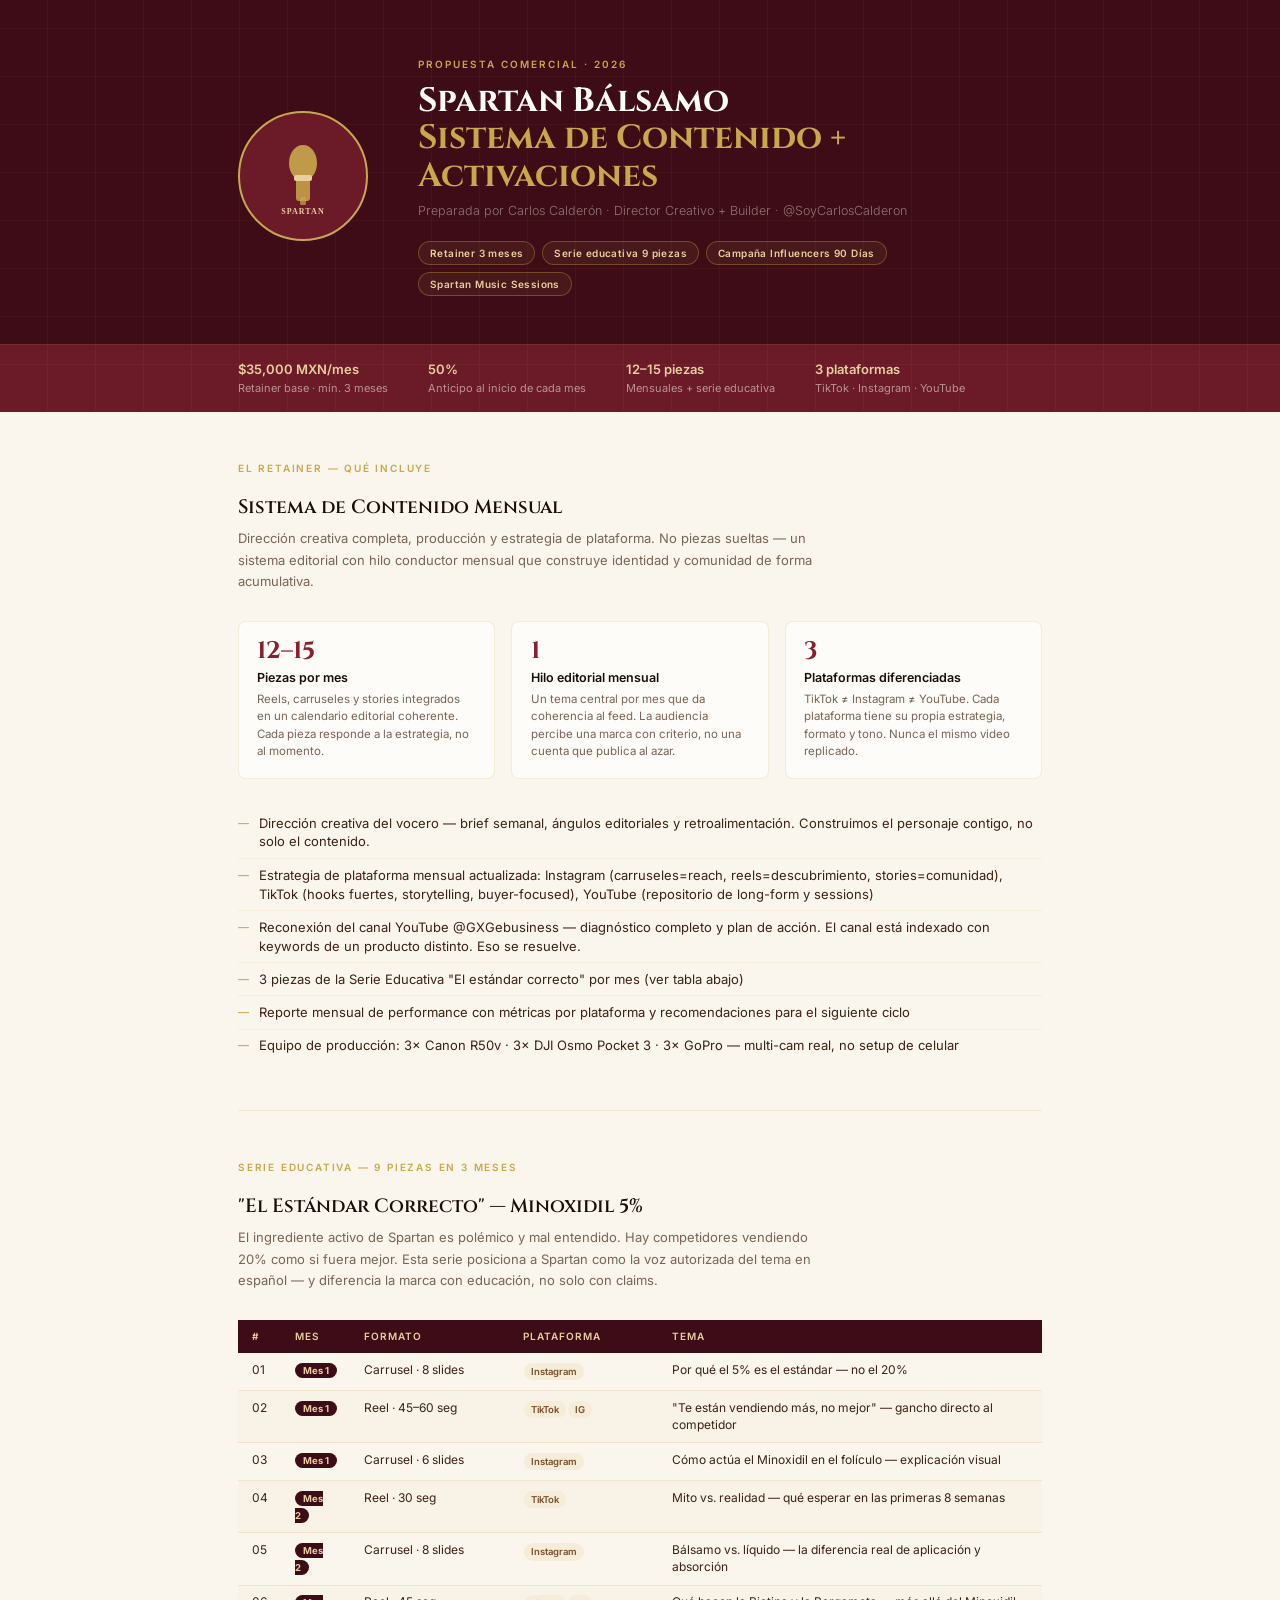
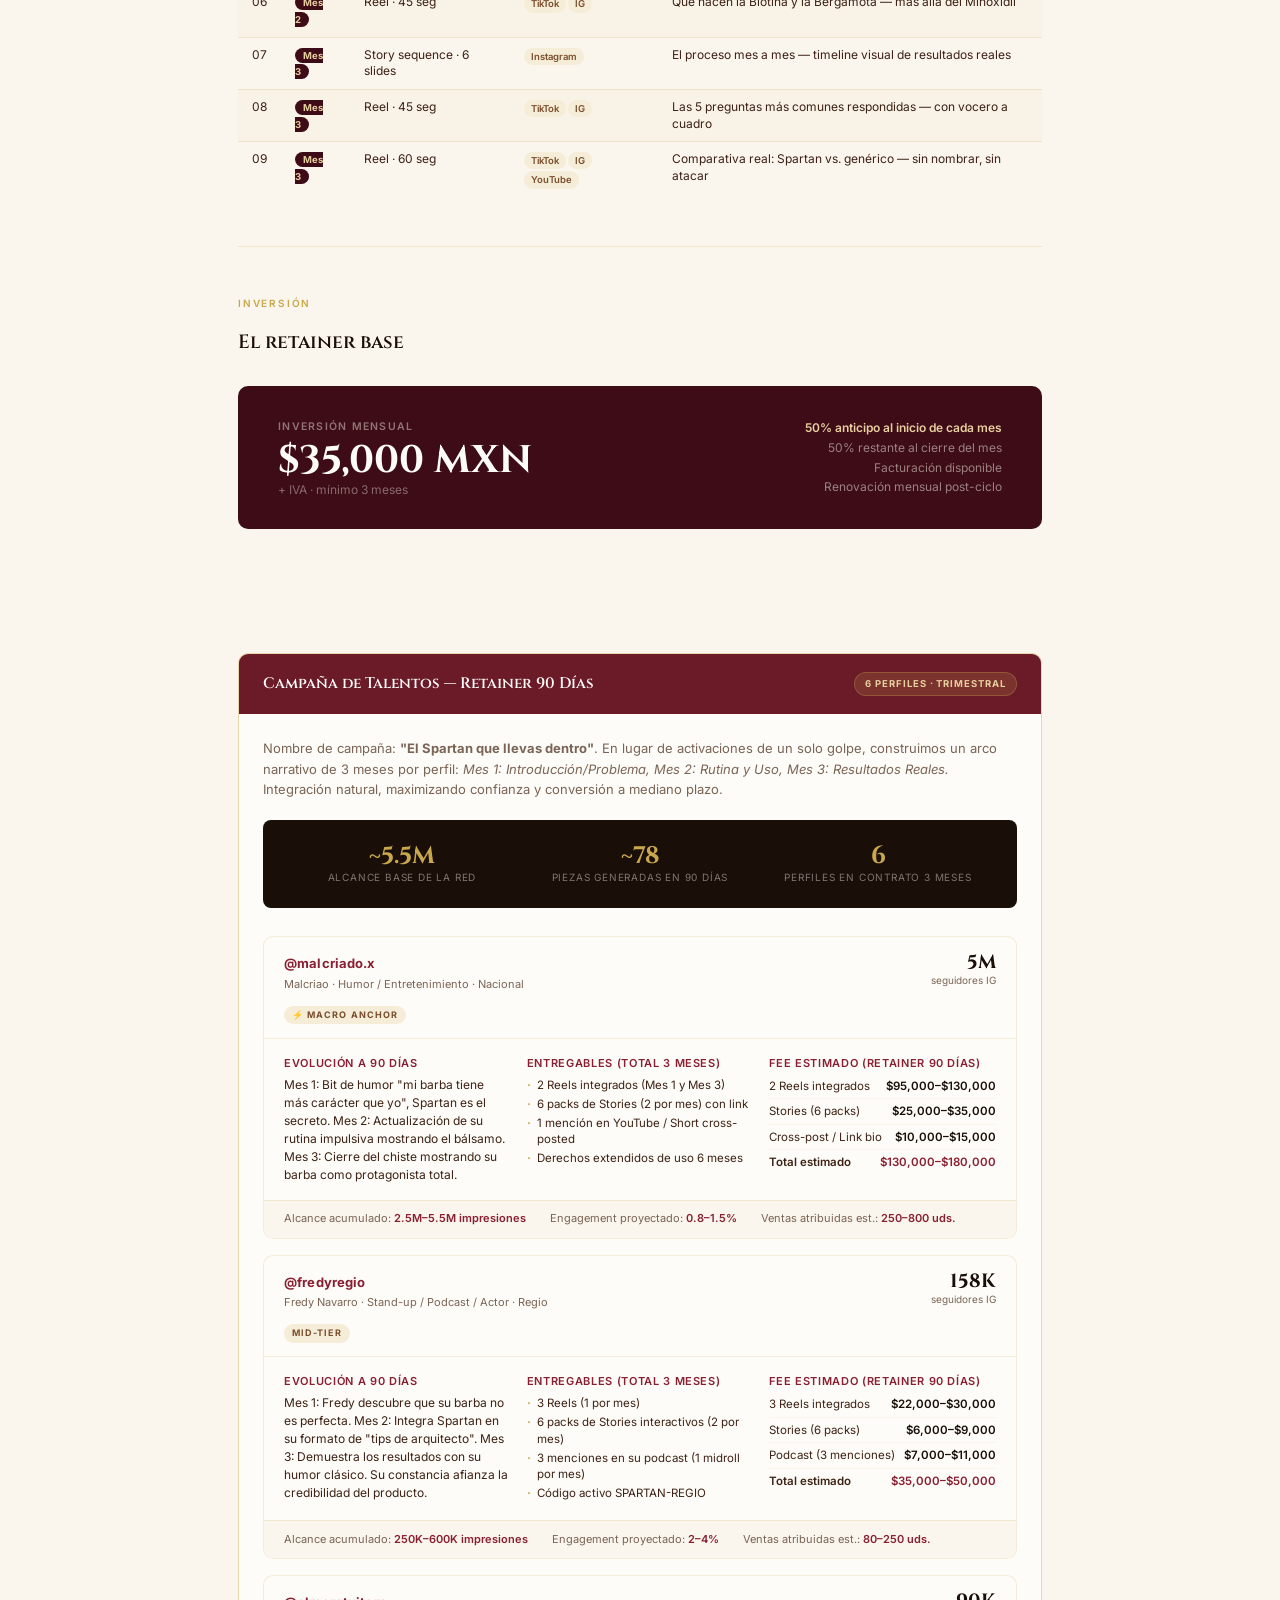
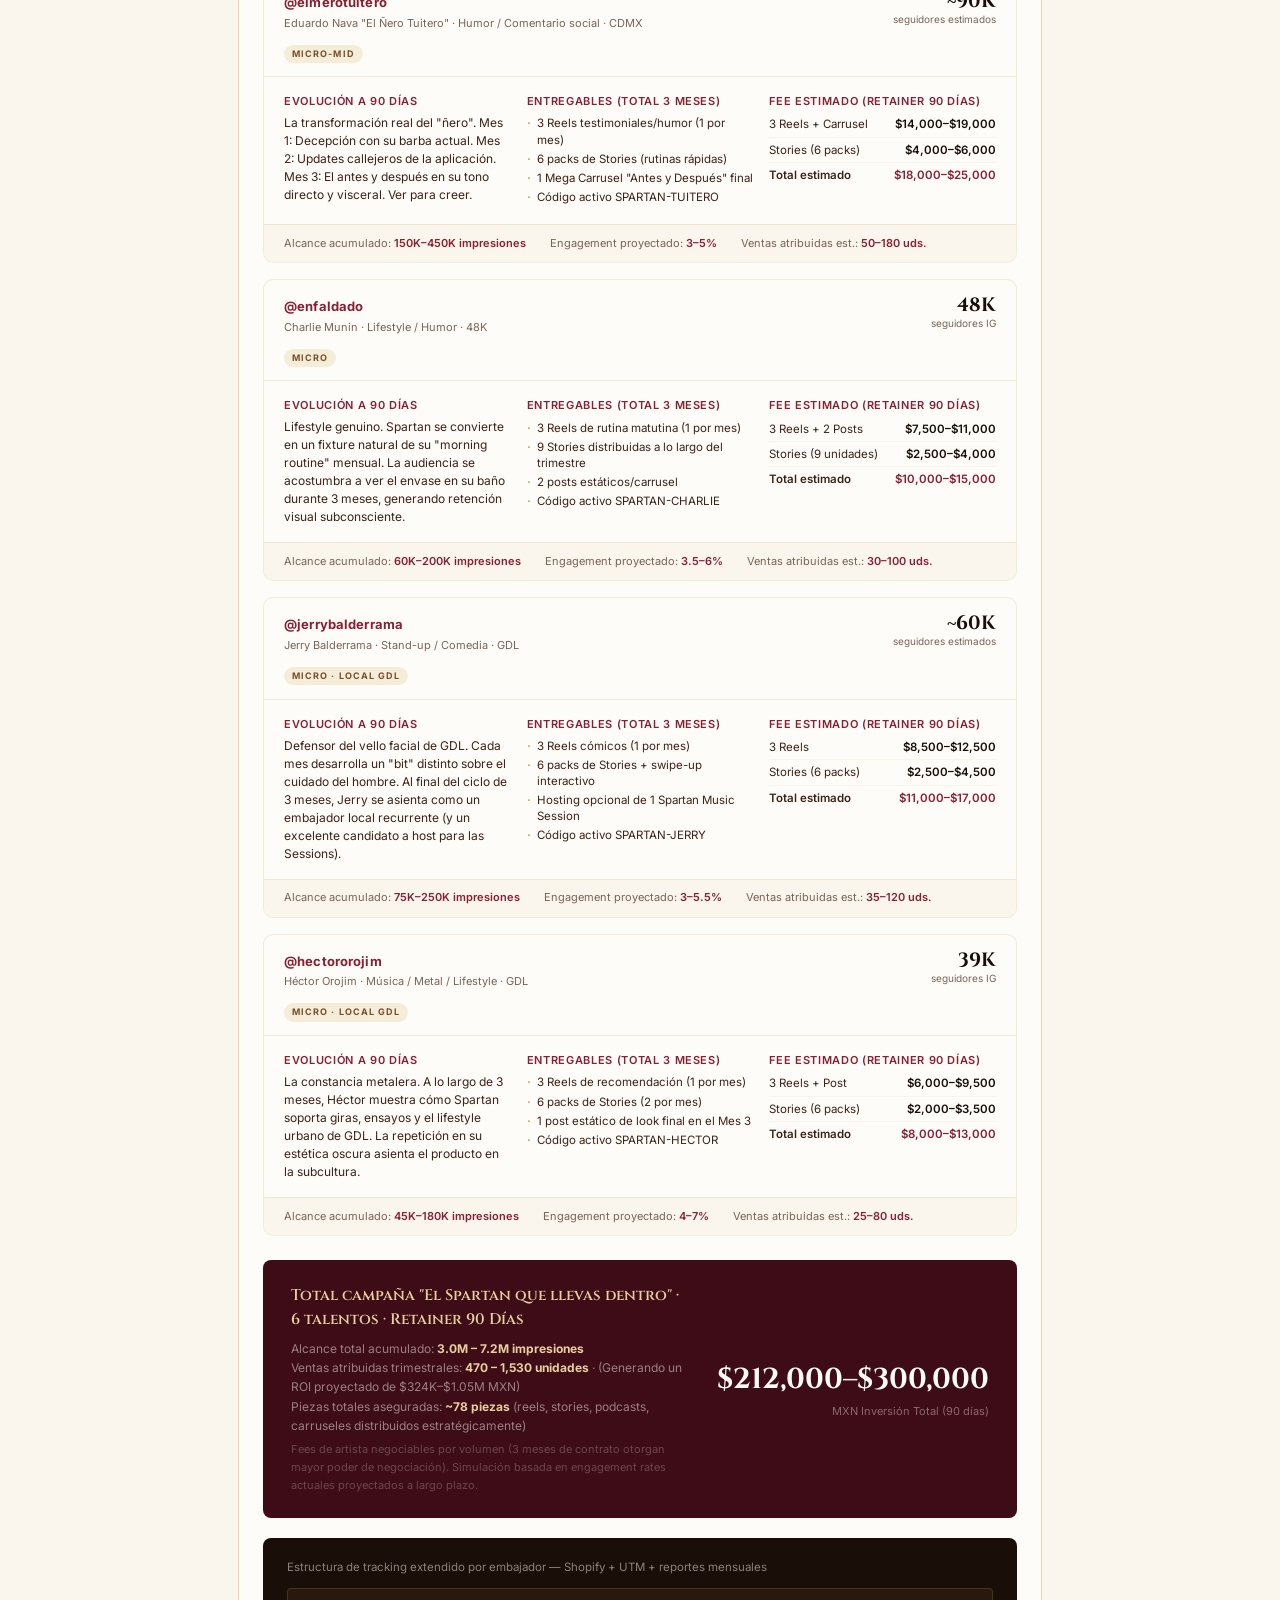
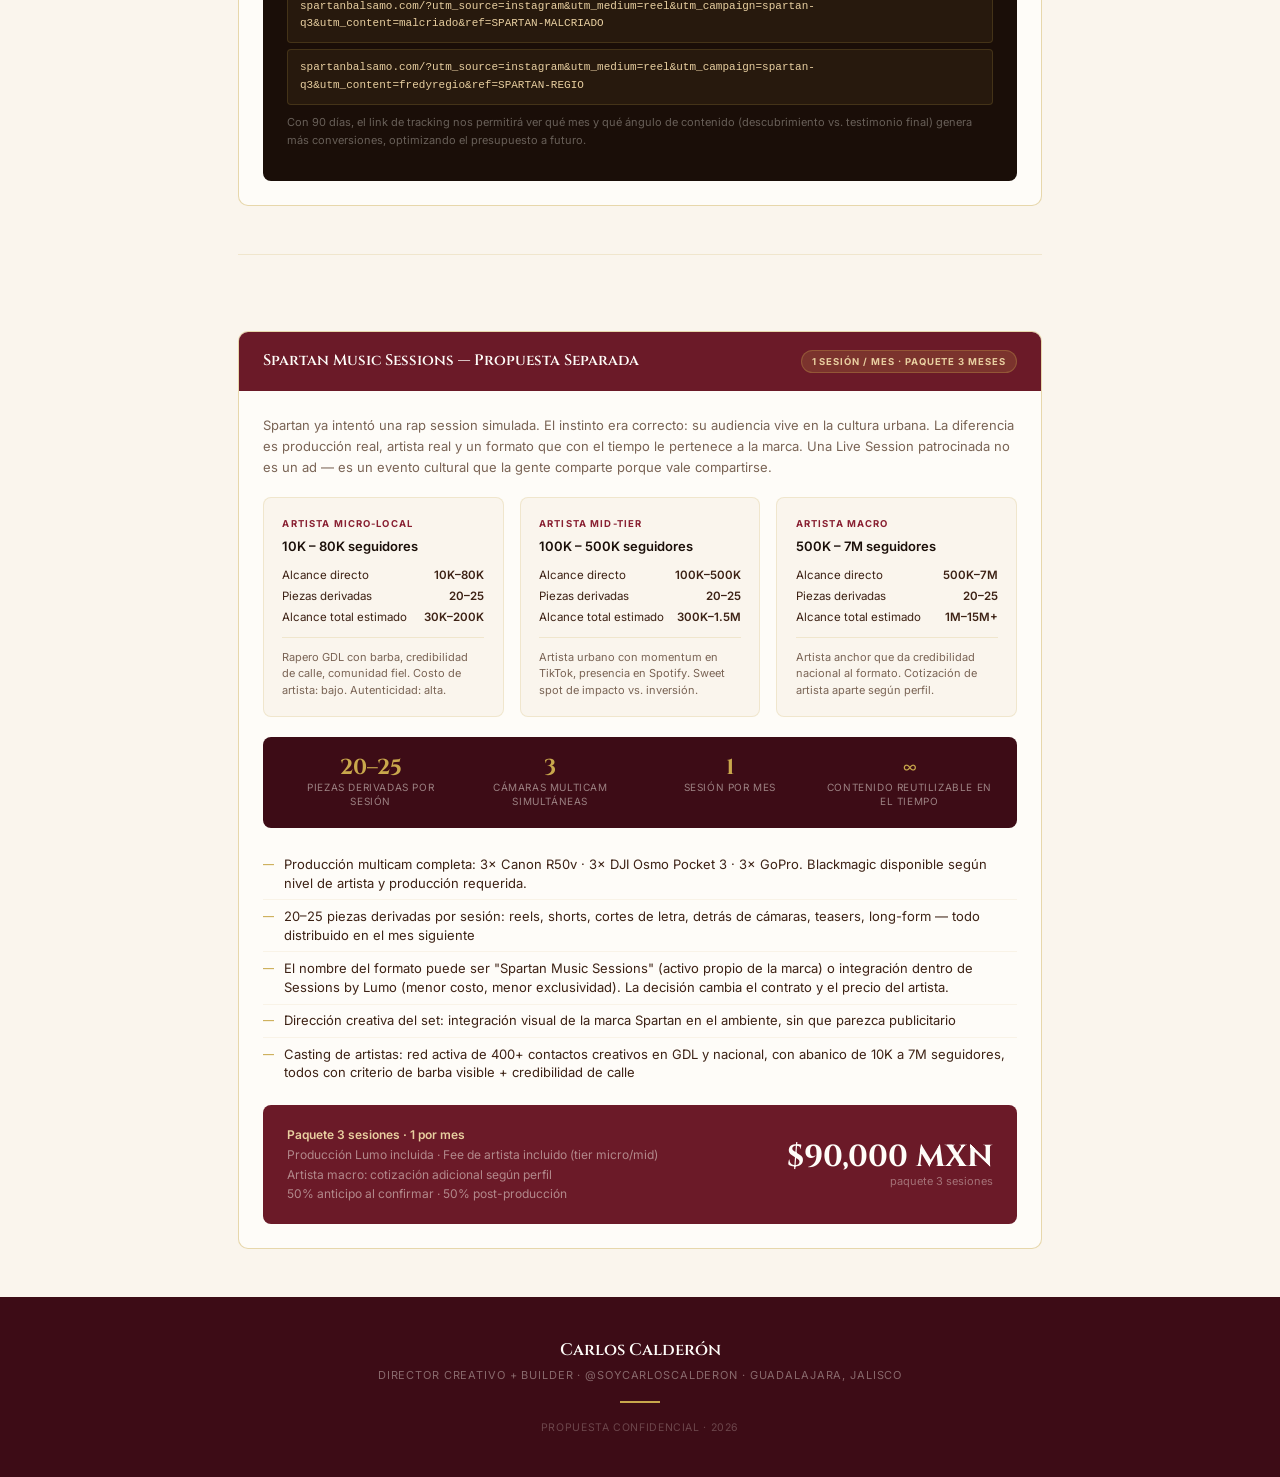
==== index.html @ 1add5856 "Initial landing page — Spartan Bálsamo propuesta comercial Co-Authored-By: Claude Sonnet 4.6 <norepl" ====
<!DOCTYPE html>
<html lang="es">
<head>
<meta charset="UTF-8">
<meta name="viewport" content="width=device-width, initial-scale=1.0">
<title>Propuesta — Spartan Bálsamo × Carlos Calderón</title>
<link href="https://fonts.googleapis.com/css2?family=Cinzel:wght@400;600;700&family=Inter:ital,wght@0,300;0,400;0,500;0,600;1,300&display=swap" rel="stylesheet">
<link rel="stylesheet" href="styles.css">
</head>
<body>

<header class="hero">
  <div class="hero-grid"></div>
  <div class="hero-inner">
    <div class="logo-ring">
      <svg width="90" height="90" viewBox="0 0 90 90" fill="none" xmlns="http://www.w3.org/2000/svg">
        <circle cx="45" cy="45" r="45" fill="#6B1A28"/>
        <ellipse cx="45" cy="32" rx="14" ry="18" fill="#C9A84C" opacity=".9"/>
        <rect x="38" y="48" width="14" height="22" rx="3" fill="#C9A84C" opacity=".85"/>
        <rect x="36" y="44" width="18" height="6" rx="2" fill="#E8CFA0"/>
        <rect x="42" y="66" width="6" height="8" rx="1.5" fill="#C9A84C" opacity=".7"/>
        <text x="45" y="83" text-anchor="middle" font-family="serif" font-size="8" font-weight="700" fill="#E8CFA0" letter-spacing="1">SPARTAN</text>
      </svg>
    </div>
    <div>
      <p class="eyebrow">Propuesta comercial · 2026</p>
      <h1 class="hero-h1">Spartan Bálsamo<br><em>Sistema de Contenido + Activaciones</em></h1>
      <p class="hero-sub">Preparada por Carlos Calderón · Director Creativo + Builder · @SoyCarlosCalderon</p>
      <div class="tags">
        <span class="tag">Retainer 3 meses</span>
        <span class="tag">Serie educativa 9 piezas</span>
        <span class="tag">Campaña Influencers 90 Días</span>
        <span class="tag">Spartan Music Sessions</span>
      </div>
    </div>
  </div>
  <div class="hero-bar">
    <div class="hero-bar-inner">
      <div class="hb-item"><strong>$35,000 MXN/mes</strong>Retainer base · mín. 3 meses</div>
      <div class="hb-item"><strong>50%</strong>Anticipo al inicio de cada mes</div>
      <div class="hb-item"><strong>12–15 piezas</strong>Mensuales + serie educativa</div>
      <div class="hb-item"><strong>3 plataformas</strong>TikTok · Instagram · YouTube</div>
    </div>
  </div>
</header>

<div class="wrap">
<section>
  <p class="sec-label">El retainer — qué incluye</p>
  <h2 class="sec-title">Sistema de Contenido Mensual</h2>
  <p class="sec-intro">Dirección creativa completa, producción y estrategia de plataforma. No piezas sueltas — un sistema editorial con hilo conductor mensual que construye identidad y comunidad de forma acumulativa.</p>

  <div class="del-grid">
    <div class="del-card">
      <div class="del-num">12–15</div>
      <div class="del-name">Piezas por mes</div>
      <div class="del-desc">Reels, carruseles y stories integrados en un calendario editorial coherente. Cada pieza responde a la estrategia, no al momento.</div>
    </div>
    <div class="del-card">
      <div class="del-num">1</div>
      <div class="del-name">Hilo editorial mensual</div>
      <div class="del-desc">Un tema central por mes que da coherencia al feed. La audiencia percibe una marca con criterio, no una cuenta que publica al azar.</div>
    </div>
    <div class="del-card">
      <div class="del-num">3</div>
      <div class="del-name">Plataformas diferenciadas</div>
      <div class="del-desc">TikTok ≠ Instagram ≠ YouTube. Cada plataforma tiene su propia estrategia, formato y tono. Nunca el mismo video replicado.</div>
    </div>
  </div>

  <ul class="item-list">
    <li>Dirección creativa del vocero — brief semanal, ángulos editoriales y retroalimentación. Construimos el personaje contigo, no solo el contenido.</li>
    <li>Estrategia de plataforma mensual actualizada: Instagram (carruseles=reach, reels=descubrimiento, stories=comunidad), TikTok (hooks fuertes, storytelling, buyer-focused), YouTube (repositorio de long-form y sessions)</li>
    <li>Reconexión del canal YouTube @GXGebusiness — diagnóstico completo y plan de acción. El canal está indexado con keywords de un producto distinto. Eso se resuelve.</li>
    <li>3 piezas de la Serie Educativa "El estándar correcto" por mes (ver tabla abajo)</li>
    <li>Reporte mensual de performance con métricas por plataforma y recomendaciones para el siguiente ciclo</li>
    <li>Equipo de producción: 3× Canon R50v · 3× DJI Osmo Pocket 3 · 3× GoPro — multi-cam real, no setup de celular</li>
  </ul>
</section>

<section>
  <p class="sec-label">Serie educativa — 9 piezas en 3 meses</p>
  <h2 class="sec-title">"El Estándar Correcto" — Minoxidil 5%</h2>
  <p class="sec-intro">El ingrediente activo de Spartan es polémico y mal entendido. Hay competidores vendiendo 20% como si fuera mejor. Esta serie posiciona a Spartan como la voz autorizada del tema en español — y diferencia la marca con educación, no solo con claims.</p>

  <table class="edu-table">
    <thead>
      <tr>
        <th>#</th>
        <th>Mes</th>
        <th>Formato</th>
        <th>Plataforma</th>
        <th>Tema</th>
      </tr>
    </thead>
    <tbody>
      <tr><td>01</td><td><span class="mes-pill">Mes 1</span></td><td>Carrusel · 8 slides</td><td><span class="plat-pill">Instagram</span></td><td>Por qué el 5% es el estándar — no el 20%</td></tr>
      <tr><td>02</td><td><span class="mes-pill">Mes 1</span></td><td>Reel · 45–60 seg</td><td><span class="plat-pill">TikTok</span><span class="plat-pill">IG</span></td><td>"Te están vendiendo más, no mejor" — gancho directo al competidor</td></tr>
      <tr><td>03</td><td><span class="mes-pill">Mes 1</span></td><td>Carrusel · 6 slides</td><td><span class="plat-pill">Instagram</span></td><td>Cómo actúa el Minoxidil en el folículo — explicación visual</td></tr>
      <tr><td>04</td><td><span class="mes-pill">Mes 2</span></td><td>Reel · 30 seg</td><td><span class="plat-pill">TikTok</span></td><td>Mito vs. realidad — qué esperar en las primeras 8 semanas</td></tr>
      <tr><td>05</td><td><span class="mes-pill">Mes 2</span></td><td>Carrusel · 8 slides</td><td><span class="plat-pill">Instagram</span></td><td>Bálsamo vs. líquido — la diferencia real de aplicación y absorción</td></tr>
      <tr><td>06</td><td><span class="mes-pill">Mes 2</span></td><td>Reel · 45 seg</td><td><span class="plat-pill">TikTok</span><span class="plat-pill">IG</span></td><td>Qué hacen la Biotina y la Bergamota — más allá del Minoxidil</td></tr>
      <tr><td>07</td><td><span class="mes-pill">Mes 3</span></td><td>Story sequence · 6 slides</td><td><span class="plat-pill">Instagram</span></td><td>El proceso mes a mes — timeline visual de resultados reales</td></tr>
      <tr><td>08</td><td><span class="mes-pill">Mes 3</span></td><td>Reel · 45 seg</td><td><span class="plat-pill">TikTok</span><span class="plat-pill">IG</span></td><td>Las 5 preguntas más comunes respondidas — con vocero a cuadro</td></tr>
      <tr><td>09</td><td><span class="mes-pill">Mes 3</span></td><td>Reel · 60 seg</td><td><span class="plat-pill">TikTok</span><span class="plat-pill">IG</span><span class="plat-pill">YouTube</span></td><td>Comparativa real: Spartan vs. genérico — sin nombrar, sin atacar</td></tr>
    </tbody>
  </table>
</section>

<section>
  <p class="sec-label">Inversión</p>
  <h2 class="sec-title">El retainer base</h2>
  <div class="price-box">
    <div>
      <div class="price-label">Inversión mensual</div>
      <div class="price-main">$35,000 MXN <span>+ IVA · mínimo 3 meses</span></div>
    </div>
    <div class="price-notes">
      <strong>50% anticipo al inicio de cada mes</strong>
      50% restante al cierre del mes<br>
      Facturación disponible<br>
      Renovación mensual post-ciclo
    </div>
  </div>
</section>
</div>

<div class="wrap">
<section>
  <div class="module">
    <div class="mod-header">
      <div class="mod-name">Campaña de Talentos — Retainer 90 Días</div>
      <span class="mod-flag">6 perfiles · Trimestral</span>
    </div>
    <div class="mod-body">
      <p class="mod-intro">Nombre de campaña: <strong>"El Spartan que llevas dentro"</strong>. En lugar de activaciones de un solo golpe, construimos un arco narrativo de 3 meses por perfil: <em>Mes 1: Introducción/Problema, Mes 2: Rutina y Uso, Mes 3: Resultados Reales.</em> Integración natural, maximizando confianza y conversión a mediano plazo.</p>

      <div class="camp-intro">
        <div class="camp-stat"><div class="camp-stat-num">~5.5M</div><div class="camp-stat-label">Alcance base de la red</div></div>
        <div class="camp-stat"><div class="camp-stat-num">~78</div><div class="camp-stat-label">Piezas generadas en 90 días</div></div>
        <div class="camp-stat"><div class="camp-stat-num">6</div><div class="camp-stat-label">Perfiles en contrato 3 meses</div></div>
      </div>

      <div class="talent-card">
        <div class="tc-header">
          <div>
            <div class="tc-handle">@malcriado.x</div>
            <div class="tc-name">Malcriao · Humor / Entretenimiento · Nacional</div>
            <span class="tc-tier">⚡ Macro Anchor</span>
          </div>
          <div class="tc-seg"><div class="tc-seg-num">5M</div><div class="tc-seg-label">seguidores IG</div></div>
        </div>
        <div class="tc-body">
          <div class="tc-concept">
            <strong>Evolución a 90 Días</strong>
            Mes 1: Bit de humor "mi barba tiene más carácter que yo", Spartan es el secreto. Mes 2: Actualización de su rutina impulsiva mostrando el bálsamo. Mes 3: Cierre del chiste mostrando su barba como protagonista total.
          </div>
          <div class="tc-entregables">
            <strong>Entregables (Total 3 Meses)</strong>
            <div class="tc-e-item">2 Reels integrados (Mes 1 y Mes 3)</div>
            <div class="tc-e-item">6 packs de Stories (2 por mes) con link</div>
            <div class="tc-e-item">1 mención en YouTube / Short cross-posted</div>
            <div class="tc-e-item">Derechos extendidos de uso 6 meses</div>
          </div>
          <div class="tc-fees">
            <strong>Fee estimado (Retainer 90 días)</strong>
            <div class="tc-fee-line"><span>2 Reels integrados</span><span>$95,000–$130,000</span></div>
            <div class="tc-fee-line"><span>Stories (6 packs)</span><span>$25,000–$35,000</span></div>
            <div class="tc-fee-line"><span>Cross-post / Link bio</span><span>$10,000–$15,000</span></div>
            <div class="tc-fee-line"><span style="font-weight:600">Total estimado</span><span style="color:var(--bg-m)">$130,000–$180,000</span></div>
          </div>
        </div>
        <div class="tc-kpi">
          <span class="kpi-item">Alcance acumulado: <strong>2.5M–5.5M impresiones</strong></span>
          <span class="kpi-item">Engagement proyectado: <strong>0.8–1.5%</strong></span>
          <span class="kpi-item">Ventas atribuidas est.: <strong>250–800 uds.</strong></span>
        </div>
      </div>

      <div class="talent-card">
        <div class="tc-header">
          <div>
            <div class="tc-handle">@fredyregio</div>
            <div class="tc-name">Fredy Navarro · Stand-up / Podcast / Actor · Regio</div>
            <span class="tc-tier">Mid-tier</span>
          </div>
          <div class="tc-seg"><div class="tc-seg-num">158K</div><div class="tc-seg-label">seguidores IG</div></div>
        </div>
        <div class="tc-body">
          <div class="tc-concept">
            <strong>Evolución a 90 Días</strong>
            Mes 1: Fredy descubre que su barba no es perfecta. Mes 2: Integra Spartan en su formato de "tips de arquitecto". Mes 3: Demuestra los resultados con su humor clásico. Su constancia afianza la credibilidad del producto.
          </div>
          <div class="tc-entregables">
            <strong>Entregables (Total 3 Meses)</strong>
            <div class="tc-e-item">3 Reels (1 por mes)</div>
            <div class="tc-e-item">6 packs de Stories interactivos (2 por mes)</div>
            <div class="tc-e-item">3 menciones en su podcast (1 midroll por mes)</div>
            <div class="tc-e-item">Código activo SPARTAN-REGIO</div>
          </div>
          <div class="tc-fees">
            <strong>Fee estimado (Retainer 90 días)</strong>
            <div class="tc-fee-line"><span>3 Reels integrados</span><span>$22,000–$30,000</span></div>
            <div class="tc-fee-line"><span>Stories (6 packs)</span><span>$6,000–$9,000</span></div>
            <div class="tc-fee-line"><span>Podcast (3 menciones)</span><span>$7,000–$11,000</span></div>
            <div class="tc-fee-line"><span style="font-weight:600">Total estimado</span><span style="color:var(--bg-m)">$35,000–$50,000</span></div>
          </div>
        </div>
        <div class="tc-kpi">
          <span class="kpi-item">Alcance acumulado: <strong>250K–600K impresiones</strong></span>
          <span class="kpi-item">Engagement proyectado: <strong>2–4%</strong></span>
          <span class="kpi-item">Ventas atribuidas est.: <strong>80–250 uds.</strong></span>
        </div>
      </div>

      <div class="talent-card">
        <div class="tc-header">
          <div>
            <div class="tc-handle">@elmerotuitero</div>
            <div class="tc-name">Eduardo Nava "El Ñero Tuitero" · Humor / Comentario social · CDMX</div>
            <span class="tc-tier">Micro-Mid</span>
          </div>
          <div class="tc-seg"><div class="tc-seg-num">~90K</div><div class="tc-seg-label">seguidores estimados</div></div>
        </div>
        <div class="tc-body">
          <div class="tc-concept">
            <strong>Evolución a 90 Días</strong>
            La transformación real del "ñero". Mes 1: Decepción con su barba actual. Mes 2: Updates callejeros de la aplicación. Mes 3: El antes y después en su tono directo y visceral. Ver para creer.
          </div>
          <div class="tc-entregables">
            <strong>Entregables (Total 3 Meses)</strong>
            <div class="tc-e-item">3 Reels testimoniales/humor (1 por mes)</div>
            <div class="tc-e-item">6 packs de Stories (rutinas rápidas)</div>
            <div class="tc-e-item">1 Mega Carrusel "Antes y Después" final</div>
            <div class="tc-e-item">Código activo SPARTAN-TUITERO</div>
          </div>
          <div class="tc-fees">
            <strong>Fee estimado (Retainer 90 días)</strong>
            <div class="tc-fee-line"><span>3 Reels + Carrusel</span><span>$14,000–$19,000</span></div>
            <div class="tc-fee-line"><span>Stories (6 packs)</span><span>$4,000–$6,000</span></div>
            <div class="tc-fee-line"><span style="font-weight:600">Total estimado</span><span style="color:var(--bg-m)">$18,000–$25,000</span></div>
          </div>
        </div>
        <div class="tc-kpi">
          <span class="kpi-item">Alcance acumulado: <strong>150K–450K impresiones</strong></span>
          <span class="kpi-item">Engagement proyectado: <strong>3–5%</strong></span>
          <span class="kpi-item">Ventas atribuidas est.: <strong>50–180 uds.</strong></span>
        </div>
      </div>

      <div class="talent-card">
        <div class="tc-header">
          <div>
            <div class="tc-handle">@enfaldado</div>
            <div class="tc-name">Charlie Munin · Lifestyle / Humor · 48K</div>
            <span class="tc-tier">Micro</span>
          </div>
          <div class="tc-seg"><div class="tc-seg-num">48K</div><div class="tc-seg-label">seguidores IG</div></div>
        </div>
        <div class="tc-body">
          <div class="tc-concept">
            <strong>Evolución a 90 Días</strong>
            Lifestyle genuino. Spartan se convierte en un fixture natural de su "morning routine" mensual. La audiencia se acostumbra a ver el envase en su baño durante 3 meses, generando retención visual subconsciente.
          </div>
          <div class="tc-entregables">
            <strong>Entregables (Total 3 Meses)</strong>
            <div class="tc-e-item">3 Reels de rutina matutina (1 por mes)</div>
            <div class="tc-e-item">9 Stories distribuidas a lo largo del trimestre</div>
            <div class="tc-e-item">2 posts estáticos/carrusel</div>
            <div class="tc-e-item">Código activo SPARTAN-CHARLIE</div>
          </div>
          <div class="tc-fees">
            <strong>Fee estimado (Retainer 90 días)</strong>
            <div class="tc-fee-line"><span>3 Reels + 2 Posts</span><span>$7,500–$11,000</span></div>
            <div class="tc-fee-line"><span>Stories (9 unidades)</span><span>$2,500–$4,000</span></div>
            <div class="tc-fee-line"><span style="font-weight:600">Total estimado</span><span style="color:var(--bg-m)">$10,000–$15,000</span></div>
          </div>
        </div>
        <div class="tc-kpi">
          <span class="kpi-item">Alcance acumulado: <strong>60K–200K impresiones</strong></span>
          <span class="kpi-item">Engagement proyectado: <strong>3.5–6%</strong></span>
          <span class="kpi-item">Ventas atribuidas est.: <strong>30–100 uds.</strong></span>
        </div>
      </div>

      <div class="talent-card">
        <div class="tc-header">
          <div>
            <div class="tc-handle">@jerrybalderrama</div>
            <div class="tc-name">Jerry Balderrama · Stand-up / Comedia · GDL</div>
            <span class="tc-tier">Micro · Local GDL</span>
          </div>
          <div class="tc-seg"><div class="tc-seg-num">~60K</div><div class="tc-seg-label">seguidores estimados</div></div>
        </div>
        <div class="tc-body">
          <div class="tc-concept">
            <strong>Evolución a 90 Días</strong>
            Defensor del vello facial de GDL. Cada mes desarrolla un "bit" distinto sobre el cuidado del hombre. Al final del ciclo de 3 meses, Jerry se asienta como un embajador local recurrente (y un excelente candidato a host para las Sessions).
          </div>
          <div class="tc-entregables">
            <strong>Entregables (Total 3 Meses)</strong>
            <div class="tc-e-item">3 Reels cómicos (1 por mes)</div>
            <div class="tc-e-item">6 packs de Stories + swipe-up interactivo</div>
            <div class="tc-e-item">Hosting opcional de 1 Spartan Music Session</div>
            <div class="tc-e-item">Código activo SPARTAN-JERRY</div>
          </div>
          <div class="tc-fees">
            <strong>Fee estimado (Retainer 90 días)</strong>
            <div class="tc-fee-line"><span>3 Reels</span><span>$8,500–$12,500</span></div>
            <div class="tc-fee-line"><span>Stories (6 packs)</span><span>$2,500–$4,500</span></div>
            <div class="tc-fee-line"><span style="font-weight:600">Total estimado</span><span style="color:var(--bg-m)">$11,000–$17,000</span></div>
          </div>
        </div>
        <div class="tc-kpi">
          <span class="kpi-item">Alcance acumulado: <strong>75K–250K impresiones</strong></span>
          <span class="kpi-item">Engagement proyectado: <strong>3–5.5%</strong></span>
          <span class="kpi-item">Ventas atribuidas est.: <strong>35–120 uds.</strong></span>
        </div>
      </div>

      <div class="talent-card">
        <div class="tc-header">
          <div>
            <div class="tc-handle">@hectororojim</div>
            <div class="tc-name">Héctor Orojim · Música / Metal / Lifestyle · GDL</div>
            <span class="tc-tier">Micro · Local GDL</span>
          </div>
          <div class="tc-seg"><div class="tc-seg-num">39K</div><div class="tc-seg-label">seguidores IG</div></div>
        </div>
        <div class="tc-body">
          <div class="tc-concept">
            <strong>Evolución a 90 Días</strong>
            La constancia metalera. A lo largo de 3 meses, Héctor muestra cómo Spartan soporta giras, ensayos y el lifestyle urbano de GDL. La repetición en su estética oscura asienta el producto en la subcultura.
          </div>
          <div class="tc-entregables">
            <strong>Entregables (Total 3 Meses)</strong>
            <div class="tc-e-item">3 Reels de recomendación (1 por mes)</div>
            <div class="tc-e-item">6 packs de Stories (2 por mes)</div>
            <div class="tc-e-item">1 post estático de look final en el Mes 3</div>
            <div class="tc-e-item">Código activo SPARTAN-HECTOR</div>
          </div>
          <div class="tc-fees">
            <strong>Fee estimado (Retainer 90 días)</strong>
            <div class="tc-fee-line"><span>3 Reels + Post</span><span>$6,000–$9,500</span></div>
            <div class="tc-fee-line"><span>Stories (6 packs)</span><span>$2,000–$3,500</span></div>
            <div class="tc-fee-line"><span style="font-weight:600">Total estimado</span><span style="color:var(--bg-m)">$8,000–$13,000</span></div>
          </div>
        </div>
        <div class="tc-kpi">
          <span class="kpi-item">Alcance acumulado: <strong>45K–180K impresiones</strong></span>
          <span class="kpi-item">Engagement proyectado: <strong>4–7%</strong></span>
          <span class="kpi-item">Ventas atribuidas est.: <strong>25–80 uds.</strong></span>
        </div>
      </div>

      <div class="camp-total">
        <div class="ct-left">
          <div class="ct-title">Total campaña "El Spartan que llevas dentro" · 6 talentos · Retainer 90 Días</div>
          <div class="ct-desc">
            Alcance total acumulado: <strong style="color:var(--gold-l)">3.0M – 7.2M impresiones</strong><br>
            Ventas atribuidas trimestrales: <strong style="color:var(--gold-l)">470 – 1,530 unidades</strong> · (Generando un ROI proyectado de $324K–$1.05M MXN)<br>
            Piezas totales aseguradas: <strong style="color:var(--gold-l)">~78 piezas</strong> (reels, stories, podcasts, carruseles distribuidos estratégicamente)<br>
            <span style="font-size:11px;opacity:.5;margin-top:.4rem;display:block">Fees de artista negociables por volumen (3 meses de contrato otorgan mayor poder de negociación). Simulación basada en engagement rates actuales proyectados a largo plazo.</span>
          </div>
        </div>
        <div>
          <div class="ct-price">$212,000–$300,000 <span>MXN Inversión Total (90 días)</span></div>
        </div>
      </div>

      <div class="utm-block">
        <p>Estructura de tracking extendido por embajador — Shopify + UTM + reportes mensuales</p>
        <code class="utm-code">spartanbalsamo.com/?utm_source=instagram&utm_medium=reel&utm_campaign=spartan-q3&utm_content=malcriado&ref=SPARTAN-MALCRIADO</code>
        <code class="utm-code">spartanbalsamo.com/?utm_source=instagram&utm_medium=reel&utm_campaign=spartan-q3&utm_content=fredyregio&ref=SPARTAN-REGIO</code>
        <p style="font-size:11px;color:rgba(250,245,237,.35);margin-top:.6rem">Con 90 días, el link de tracking nos permitirá ver qué mes y qué ángulo de contenido (descubrimiento vs. testimonio final) genera más conversiones, optimizando el presupuesto a futuro.</p>
      </div>

    </div>
  </div>
</section>

<section>
  <div class="module">
    <div class="mod-header">
      <div class="mod-name">Spartan Music Sessions — Propuesta Separada</div>
      <span class="mod-flag">1 sesión / mes · paquete 3 meses</span>
    </div>
    <div class="mod-body">
      <p class="mod-intro">Spartan ya intentó una rap session simulada. El instinto era correcto: su audiencia vive en la cultura urbana. La diferencia es producción real, artista real y un formato que con el tiempo le pertenece a la marca. Una Live Session patrocinada no es un ad — es un evento cultural que la gente comparte porque vale compartirse.</p>

      <div class="sess-grid">
        <div class="sess-card">
          <div class="sess-tier">Artista Micro-Local</div>
          <div class="sess-range">10K – 80K seguidores</div>
          <div class="sess-row"><span>Alcance directo</span><span>10K–80K</span></div>
          <div class="sess-row"><span>Piezas derivadas</span><span>20–25</span></div>
          <div class="sess-row"><span>Alcance total estimado</span><span>30K–200K</span></div>
          <div class="sess-meta">Rapero GDL con barba, credibilidad de calle, comunidad fiel. Costo de artista: bajo. Autenticidad: alta.</div>
        </div>
        <div class="sess-card">
          <div class="sess-tier">Artista Mid-Tier</div>
          <div class="sess-range">100K – 500K seguidores</div>
          <div class="sess-row"><span>Alcance directo</span><span>100K–500K</span></div>
          <div class="sess-row"><span>Piezas derivadas</span><span>20–25</span></div>
          <div class="sess-row"><span>Alcance total estimado</span><span>300K–1.5M</span></div>
          <div class="sess-meta">Artista urbano con momentum en TikTok, presencia en Spotify. Sweet spot de impacto vs. inversión.</div>
        </div>
        <div class="sess-card">
          <div class="sess-tier">Artista Macro</div>
          <div class="sess-range">500K – 7M seguidores</div>
          <div class="sess-row"><span>Alcance directo</span><span>500K–7M</span></div>
          <div class="sess-row"><span>Piezas derivadas</span><span>20–25</span></div>
          <div class="sess-row"><span>Alcance total estimado</span><span>1M–15M+</span></div>
          <div class="sess-meta">Artista anchor que da credibilidad nacional al formato. Cotización de artista aparte según perfil.</div>
        </div>
      </div>

      <div class="sess-output">
        <div class="out-item"><div class="out-num">20–25</div><div class="out-label">Piezas derivadas por sesión</div></div>
        <div class="out-item"><div class="out-num">3</div><div class="out-label">Cámaras multicam simultáneas</div></div>
        <div class="out-item"><div class="out-num">1</div><div class="out-label">Sesión por mes</div></div>
        <div class="out-item"><div class="out-num">∞</div><div class="out-label">Contenido reutilizable en el tiempo</div></div>
      </div>

      <ul class="item-list" style="margin-bottom:1rem">
        <li>Producción multicam completa: 3× Canon R50v · 3× DJI Osmo Pocket 3 · 3× GoPro. Blackmagic disponible según nivel de artista y producción requerida.</li>
        <li>20–25 piezas derivadas por sesión: reels, shorts, cortes de letra, detrás de cámaras, teasers, long-form — todo distribuido en el mes siguiente</li>
        <li>El nombre del formato puede ser "Spartan Music Sessions" (activo propio de la marca) o integración dentro de Sessions by Lumo (menor costo, menor exclusividad). La decisión cambia el contrato y el precio del artista.</li>
        <li>Dirección creativa del set: integración visual de la marca Spartan en el ambiente, sin que parezca publicitario</li>
        <li>Casting de artistas: red activa de 400+ contactos creativos en GDL y nacional, con abanico de 10K a 7M seguidores, todos con criterio de barba visible + credibilidad de calle</li>
      </ul>

      <div class="sess-price">
        <div class="sess-note">
          <strong>Paquete 3 sesiones · 1 por mes</strong>
          Producción Lumo incluida · Fee de artista incluido (tier micro/mid)<br>
          Artista macro: cotización adicional según perfil<br>
          50% anticipo al confirmar · 50% post-producción
        </div>
        <div>
          <div class="sess-price-main">$90,000 MXN <span>paquete 3 sesiones</span></div>
        </div>
      </div>
    </div>
  </div>
</section>
</div>

<footer class="footer">
  <div class="footer-name">Carlos Calderón</div>
  <div class="footer-role">Director Creativo + Builder · @SoyCarlosCalderon · Guadalajara, Jalisco</div>
  <div class="gold-rule"></div>
  <p class="footer-legal">Propuesta confidencial · 2026</p>
</footer>

</body>
</html>
---- styles.css ----
*{margin:0;padding:0;box-sizing:border-box}
:root{
  --bg:#6B1A28;--bg-d:#3D0C16;--bg-m:#892032;
  --gold:#C9A84C;--gold-l:#E8CFA0;--gold-p:#F5EDD7;
  --cream:#FAF5ED;--white:#FEFCF8;
  --ink:#1A0E08;--ink-m:#3D2215;--muted:#7A6455;
  --border:rgba(201,168,76,.2);--border-s:rgba(201,168,76,.45);
  --wood:#7A4F2E;
}
body{background:var(--cream);color:var(--ink);font-family:'Inter',sans-serif;font-weight:400;line-height:1.6;-webkit-font-smoothing:antialiased}

/* HERO */
.hero{background:var(--bg-d);position:relative;overflow:hidden}
.hero-grid{position:absolute;inset:0;background-image:repeating-linear-gradient(0deg,transparent,transparent 47px,rgba(201,168,76,.05) 47px,rgba(201,168,76,.05) 48px),repeating-linear-gradient(90deg,transparent,transparent 47px,rgba(201,168,76,.05) 47px,rgba(201,168,76,.05) 48px)}
.hero-inner{position:relative;z-index:2;max-width:900px;margin:0 auto;padding:3.5rem 3rem 3rem;display:grid;grid-template-columns:140px 1fr;gap:2.5rem;align-items:center}
.logo-ring{width:130px;height:130px;border-radius:50%;border:2px solid var(--gold);overflow:hidden;background:var(--bg);display:flex;align-items:center;justify-content:center;flex-shrink:0}
.logo-ring img{width:100%;height:100%;object-fit:cover;border-radius:50%}
.eyebrow{font-size:10px;font-weight:600;letter-spacing:.2em;text-transform:uppercase;color:var(--gold);margin-bottom:.6rem}
.hero-h1{font-family:'Cinzel',serif;font-size:2.1rem;font-weight:700;color:var(--white);line-height:1.12;margin-bottom:.4rem}
.hero-h1 em{color:var(--gold);font-style:normal}
.hero-sub{font-size:12.5px;color:rgba(250,245,237,.45);font-weight:300;margin-bottom:1.25rem}
.tags{display:flex;gap:7px;flex-wrap:wrap}
.tag{font-size:10px;font-weight:600;padding:3px 11px;border-radius:999px;border:1px solid rgba(201,168,76,.35);color:var(--gold-l);background:rgba(201,168,76,.08);letter-spacing:.04em}
.hero-bar{background:var(--bg);border-top:1px solid rgba(201,168,76,.12)}
.hero-bar-inner{max-width:900px;margin:0 auto;padding:.9rem 3rem;display:flex;gap:2.5rem;align-items:center;flex-wrap:wrap}
.hb-item{font-size:11px;color:rgba(250,245,237,.55)}
.hb-item strong{color:var(--gold-l);font-weight:600;display:block;font-size:13px}

/* LAYOUT */
.wrap{max-width:900px;margin:0 auto;padding:0 3rem}
section{padding:3rem 0;border-bottom:1px solid var(--border)}
section:last-of-type{border-bottom:none}
.sec-label{font-size:10px;font-weight:600;letter-spacing:.18em;text-transform:uppercase;color:var(--gold);margin-bottom:1rem}
.sec-title{font-family:'Cinzel',serif;font-size:1.2rem;font-weight:600;color:var(--ink);margin-bottom:.35rem}
.sec-intro{font-size:13px;color:var(--muted);max-width:580px;margin-bottom:1.75rem;line-height:1.65}

/* ITEM LIST */
.item-list{list-style:none}
.item-list li{display:flex;gap:10px;align-items:flex-start;font-size:13px;color:var(--ink-m);padding:.42rem 0;border-bottom:1px solid rgba(201,168,76,.1);line-height:1.45}
.item-list li:last-child{border-bottom:none}
.item-list li::before{content:'—';color:var(--gold);font-weight:500;flex-shrink:0;font-size:11px;margin-top:2px}

/* DELIVERABLES GRID */
.del-grid{display:grid;grid-template-columns:repeat(3,1fr);gap:1rem;margin-bottom:1.75rem}
.del-card{background:var(--white);border:1px solid var(--border);border-radius:8px;padding:1.1rem 1.15rem}
.del-num{font-family:'Cinzel',serif;font-size:1.5rem;font-weight:700;color:var(--bg-m);line-height:1;margin-bottom:.3rem}
.del-name{font-size:12.5px;font-weight:600;color:var(--ink);margin-bottom:.2rem}
.del-desc{font-size:11.5px;color:var(--muted);line-height:1.5}

/* SERIE TABLE */
.edu-table{width:100%;border-collapse:collapse;font-size:12px;margin-top:1rem}
.edu-table th{background:var(--bg-d);color:var(--gold-l);font-weight:600;font-size:10px;letter-spacing:.1em;text-transform:uppercase;padding:.55rem .85rem;text-align:left}
.edu-table td{padding:.55rem .85rem;border-bottom:1px solid var(--border);color:var(--ink-m);vertical-align:top;line-height:1.4}
.edu-table tr:nth-child(even) td{background:rgba(201,168,76,.04)}
.edu-table tr:last-child td{border-bottom:none}
.plat-pill{display:inline-block;font-size:9.5px;font-weight:600;padding:2px 7px;border-radius:999px;background:var(--gold-p);color:var(--wood);margin:1px}
.mes-pill{font-size:9.5px;font-weight:700;padding:2px 8px;border-radius:999px;background:var(--bg-d);color:var(--gold-l)}

/* PRECIO */
.price-box{background:var(--bg-d);border-radius:10px;padding:2rem 2.5rem;display:grid;grid-template-columns:1fr auto;gap:2rem;align-items:center;margin-top:1.75rem}
.price-label{font-size:10.5px;font-weight:600;letter-spacing:.12em;text-transform:uppercase;color:rgba(250,245,237,.45);margin-bottom:.4rem}
.price-main{font-family:'Cinzel',serif;font-size:2.4rem;font-weight:700;color:var(--white);line-height:1}
.price-main span{font-family:'Inter',sans-serif;font-size:12px;font-weight:400;color:rgba(250,245,237,.4);display:block;margin-top:4px}
.price-notes{font-size:12px;color:rgba(250,245,237,.5);line-height:1.65;text-align:right}
.price-notes strong{color:var(--gold-l);font-weight:600;display:block}

/* MODULE */
.module{background:var(--white);border:1px solid var(--border-s);border-radius:10px;overflow:hidden;margin-top:1.75rem}
.mod-header{background:var(--bg);padding:1.1rem 1.5rem;display:flex;align-items:center;justify-content:space-between}
.mod-name{font-family:'Cinzel',serif;font-size:.95rem;font-weight:600;color:var(--white)}
.mod-flag{font-size:9.5px;font-weight:700;letter-spacing:.1em;text-transform:uppercase;padding:3px 10px;border-radius:999px;background:rgba(201,168,76,.18);color:var(--gold-l);border:1px solid rgba(201,168,76,.3)}
.mod-body{padding:1.5rem}
.mod-intro{font-size:13px;color:var(--muted);margin-bottom:1.25rem;line-height:1.6}

/* INFLUENCER */
.camp-intro{background:var(--ink);border-radius:8px;padding:1.5rem 1.75rem;margin-bottom:1.75rem;display:grid;grid-template-columns:1fr 1fr 1fr;gap:1rem}
.camp-stat{text-align:center}
.camp-stat-num{font-family:'Cinzel',serif;font-size:1.5rem;font-weight:700;color:var(--gold);line-height:1;margin-bottom:3px}
.camp-stat-label{font-size:10px;color:rgba(250,245,237,.45);text-transform:uppercase;letter-spacing:.08em;line-height:1.3}
.talent-card{background:var(--white);border:1px solid var(--border);border-radius:10px;overflow:hidden;margin-bottom:1rem}
.tc-header{display:grid;grid-template-columns:1fr auto;align-items:start;padding:1rem 1.25rem .75rem;border-bottom:1px solid var(--border)}
.tc-handle{font-size:13px;font-weight:700;color:var(--bg-m);margin-bottom:2px;letter-spacing:.01em}
.tc-name{font-size:11px;color:var(--muted);margin-bottom:.4rem}
.tc-tier{display:inline-block;font-size:9px;font-weight:700;letter-spacing:.12em;text-transform:uppercase;padding:2px 8px;border-radius:999px;background:var(--gold-p);color:var(--wood)}
.tc-seg{text-align:right}
.tc-seg-num{font-family:'Cinzel',serif;font-size:1.2rem;font-weight:700;color:var(--ink);line-height:1}
.tc-seg-label{font-size:10px;color:var(--muted)}
.tc-body{padding:1rem 1.25rem;display:grid;grid-template-columns:1fr 1fr 1fr;gap:1rem}
.tc-concept{font-size:12px;color:var(--ink-m);line-height:1.5}
.tc-concept strong{color:var(--ink);font-weight:600;display:block;font-size:11px;text-transform:uppercase;letter-spacing:.06em;color:var(--bg-m);margin-bottom:.3rem}
.tc-entregables strong{color:var(--ink);font-weight:600;display:block;font-size:11px;text-transform:uppercase;letter-spacing:.06em;color:var(--bg-m);margin-bottom:.3rem}
.tc-e-item{font-size:11.5px;color:var(--ink-m);display:flex;gap:6px;margin-bottom:3px;line-height:1.4}
.tc-e-item::before{content:'·';color:var(--gold);font-weight:700;flex-shrink:0}
.tc-fees strong{color:var(--ink);font-weight:600;display:block;font-size:11px;text-transform:uppercase;letter-spacing:.06em;color:var(--bg-m);margin-bottom:.3rem}
.tc-fee-line{display:flex;justify-content:space-between;font-size:11.5px;color:var(--ink-m);margin-bottom:3px;padding-bottom:3px;border-bottom:1px solid rgba(201,168,76,.08)}
.tc-fee-line:last-child{border-bottom:none}
.tc-fee-line span:last-child{font-weight:600;color:var(--ink)}
.tc-kpi{background:var(--cream);padding:.6rem 1.25rem;display:flex;gap:1.5rem;flex-wrap:wrap;border-top:1px solid var(--border)}
.kpi-item{font-size:11px;color:var(--muted)}
.kpi-item strong{color:var(--bg-m);font-weight:600}
.camp-total{background:var(--bg-d);border-radius:8px;padding:1.5rem 1.75rem;margin-top:1.5rem;display:grid;grid-template-columns:1fr auto;gap:2rem;align-items:center}
.ct-title{font-family:'Cinzel',serif;font-size:.95rem;font-weight:600;color:var(--gold-l);margin-bottom:.4rem}
.ct-desc{font-size:12px;color:rgba(250,245,237,.5);line-height:1.6}
.ct-price{font-family:'Cinzel',serif;font-size:1.8rem;font-weight:700;color:var(--white);text-align:right}
.ct-price span{font-family:'Inter',sans-serif;font-size:11px;font-weight:400;color:rgba(250,245,237,.4);display:block}
.utm-block{background:var(--ink);border-radius:8px;padding:1.25rem 1.5rem;margin-top:1.25rem}
.utm-block p{font-size:11.5px;color:rgba(250,245,237,.5);margin-bottom:.7rem}
.utm-code{display:block;font-family:'Courier New',monospace;font-size:11px;color:var(--gold-l);background:rgba(201,168,76,.08);border:1px solid rgba(201,168,76,.18);border-radius:4px;padding:9px 12px;margin-bottom:.4rem}

/* SESSIONS */
.sess-grid{display:grid;grid-template-columns:repeat(3,1fr);gap:1rem;margin:1.25rem 0}
.sess-card{background:var(--cream);border:1px solid var(--border);border-radius:8px;padding:1.1rem 1.15rem}
.sess-tier{font-size:9.5px;font-weight:700;letter-spacing:.12em;text-transform:uppercase;color:var(--bg-m);margin-bottom:.3rem}
.sess-range{font-size:13px;font-weight:600;color:var(--ink);margin-bottom:.55rem}
.sess-row{display:flex;justify-content:space-between;font-size:11.5px;color:var(--ink-m);margin-bottom:3px}
.sess-row span:last-child{font-weight:600}
.sess-meta{margin-top:.65rem;padding-top:.65rem;border-top:1px solid var(--border);font-size:11px;color:var(--muted);line-height:1.5}
.sess-output{background:var(--bg-d);border-radius:8px;padding:1.25rem 1.5rem;display:grid;grid-template-columns:repeat(4,1fr);gap:.75rem;margin:1.25rem 0}
.out-item{text-align:center}
.out-num{font-family:'Cinzel',serif;font-size:1.35rem;font-weight:700;color:var(--gold);line-height:1;margin-bottom:3px}
.out-label{font-size:10px;color:rgba(250,245,237,.5);letter-spacing:.06em;text-transform:uppercase;line-height:1.35}
.sess-price{background:var(--bg);border-radius:8px;padding:1.25rem 1.5rem;display:grid;grid-template-columns:1fr auto;gap:1.5rem;align-items:center;margin-top:1rem}
.sess-note{font-size:12px;color:rgba(250,245,237,.5);line-height:1.65}
.sess-note strong{color:var(--gold-l);font-weight:600;display:block}
.sess-price-main{font-family:'Cinzel',serif;font-size:1.9rem;font-weight:700;color:var(--white);line-height:1;text-align:right}
.sess-price-main span{font-family:'Inter',sans-serif;font-size:11px;font-weight:400;color:rgba(250,245,237,.4);display:block;margin-top:3px}

/* FOOTER */
.footer{background:var(--bg-d);padding:2.5rem 3rem;text-align:center}
.footer-name{font-family:'Cinzel',serif;font-size:1.05rem;font-weight:600;color:var(--white);margin-bottom:3px}
.footer-role{font-size:11px;color:rgba(250,245,237,.4);letter-spacing:.08em;text-transform:uppercase;margin-bottom:1rem}
.gold-rule{width:40px;height:2px;background:var(--gold);margin:.85rem auto 1.1rem}
.footer-legal{font-size:10.5px;color:rgba(250,245,237,.25);letter-spacing:.06em;text-transform:uppercase}

/* RESPONSIVE */
@media(max-width:680px){
  .wrap,.hero-inner,.hero-bar-inner,.footer{padding-left:1.25rem;padding-right:1.25rem}
  .hero-inner,.del-grid,.sess-grid,.sess-output,.price-box,.sess-price{grid-template-columns:1fr}
  .hero-h1{font-size:1.5rem}
  .price-notes{text-align:left}
  .sess-price-main{text-align:left}
  .tc-body,.camp-intro{grid-template-columns:1fr}
  .camp-total{grid-template-columns:1fr}
  .ct-price{text-align:left}
}
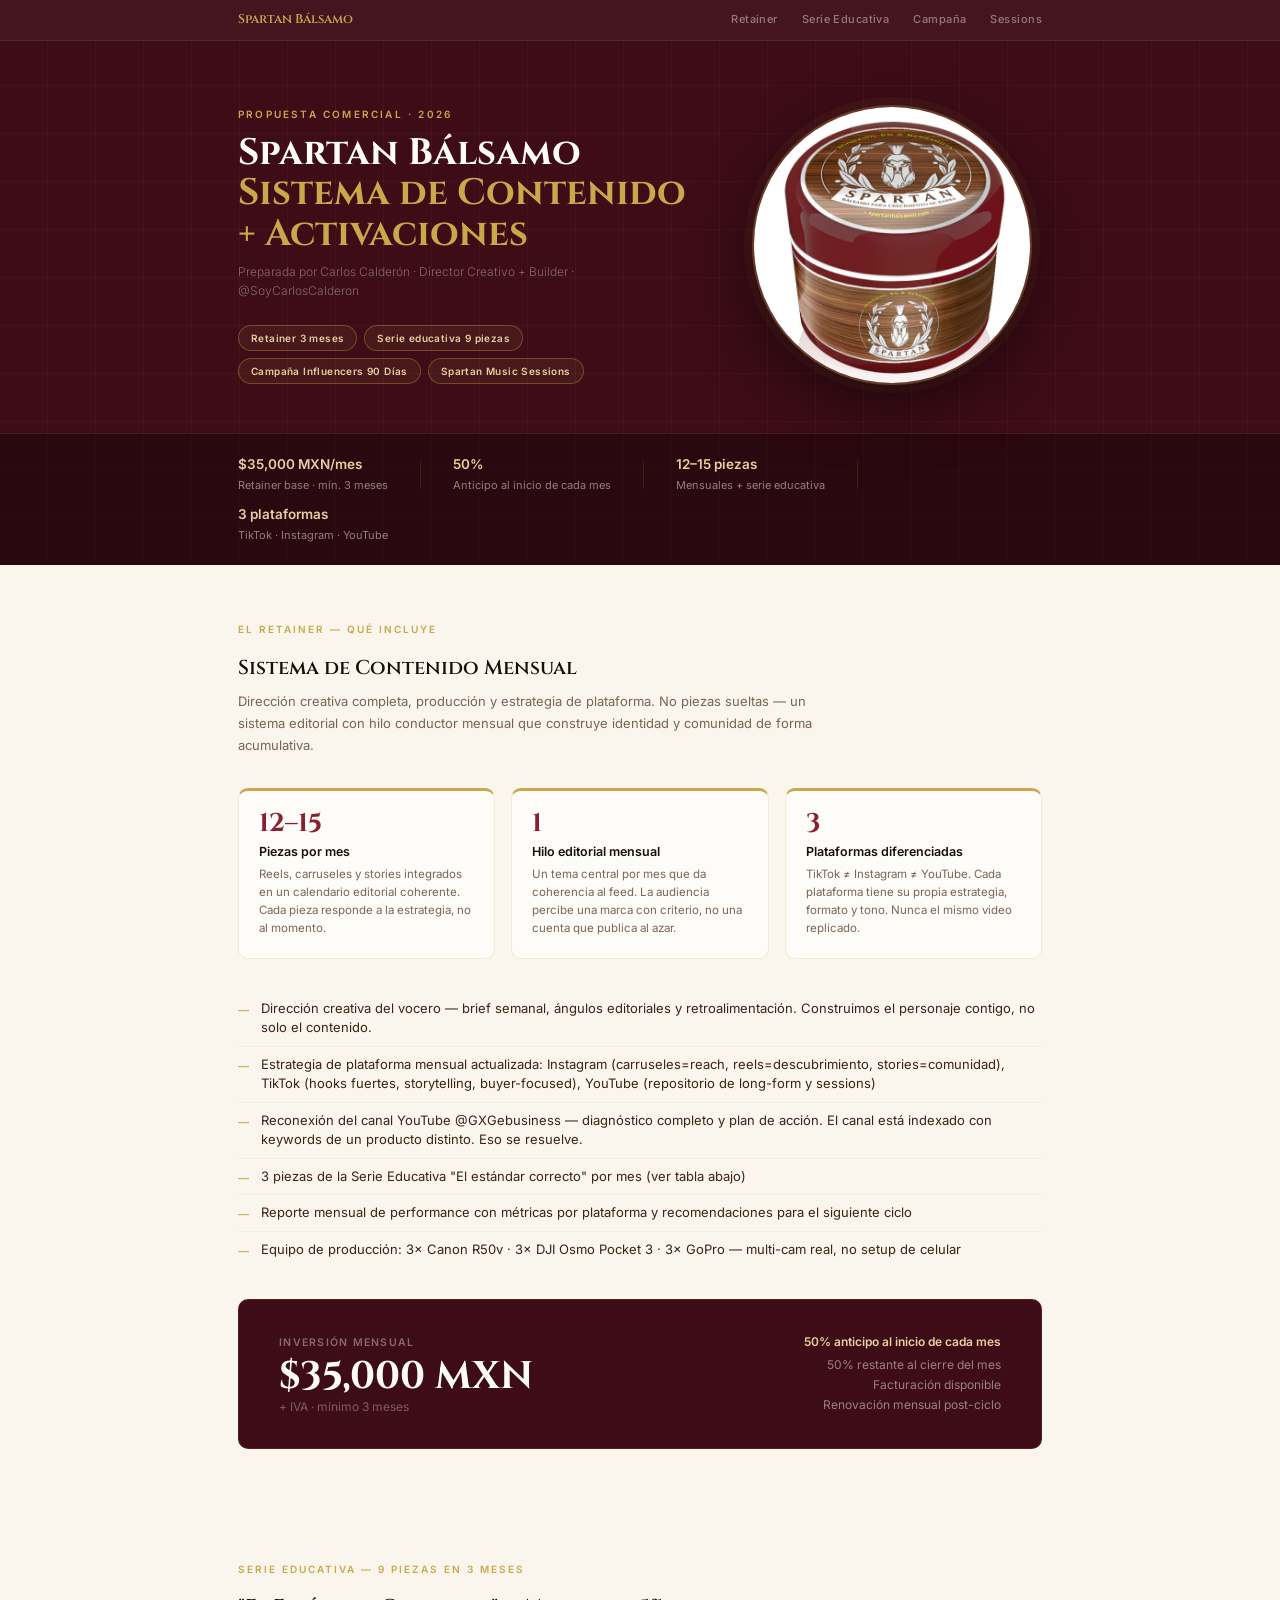
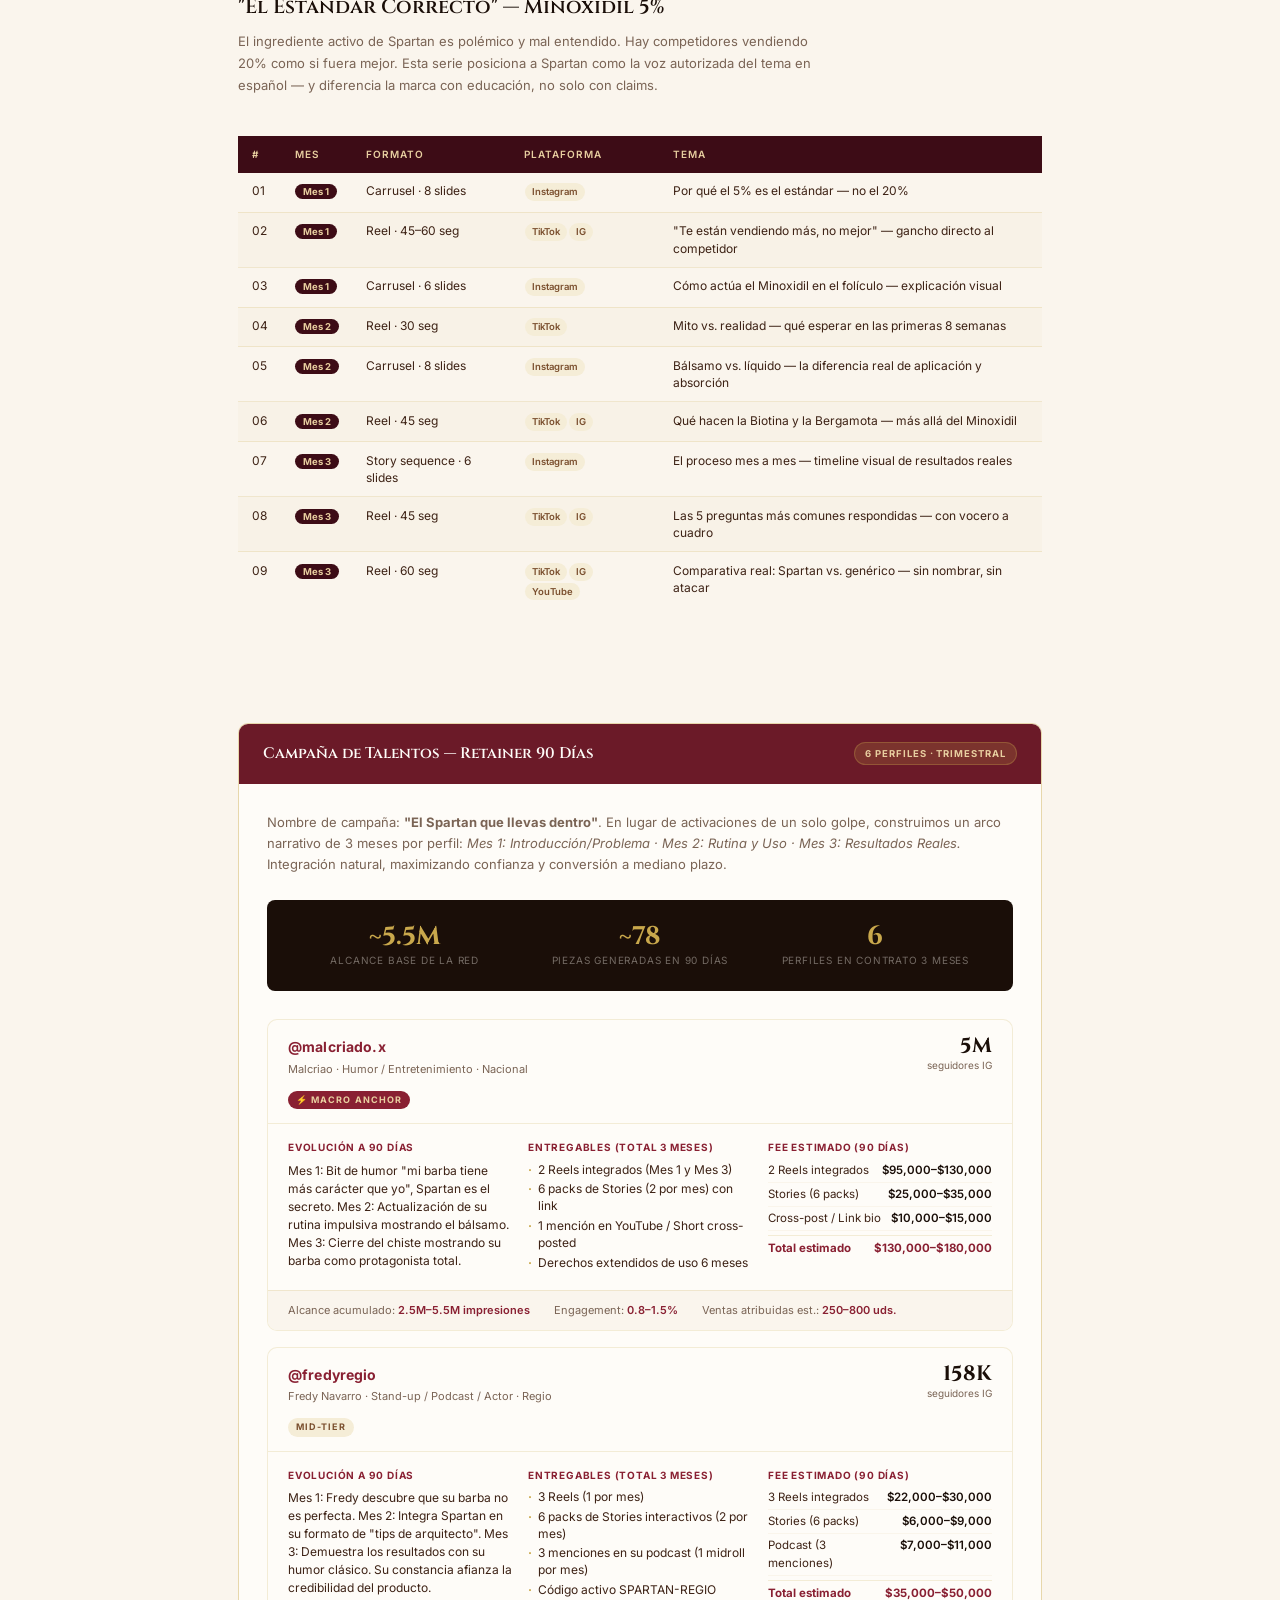
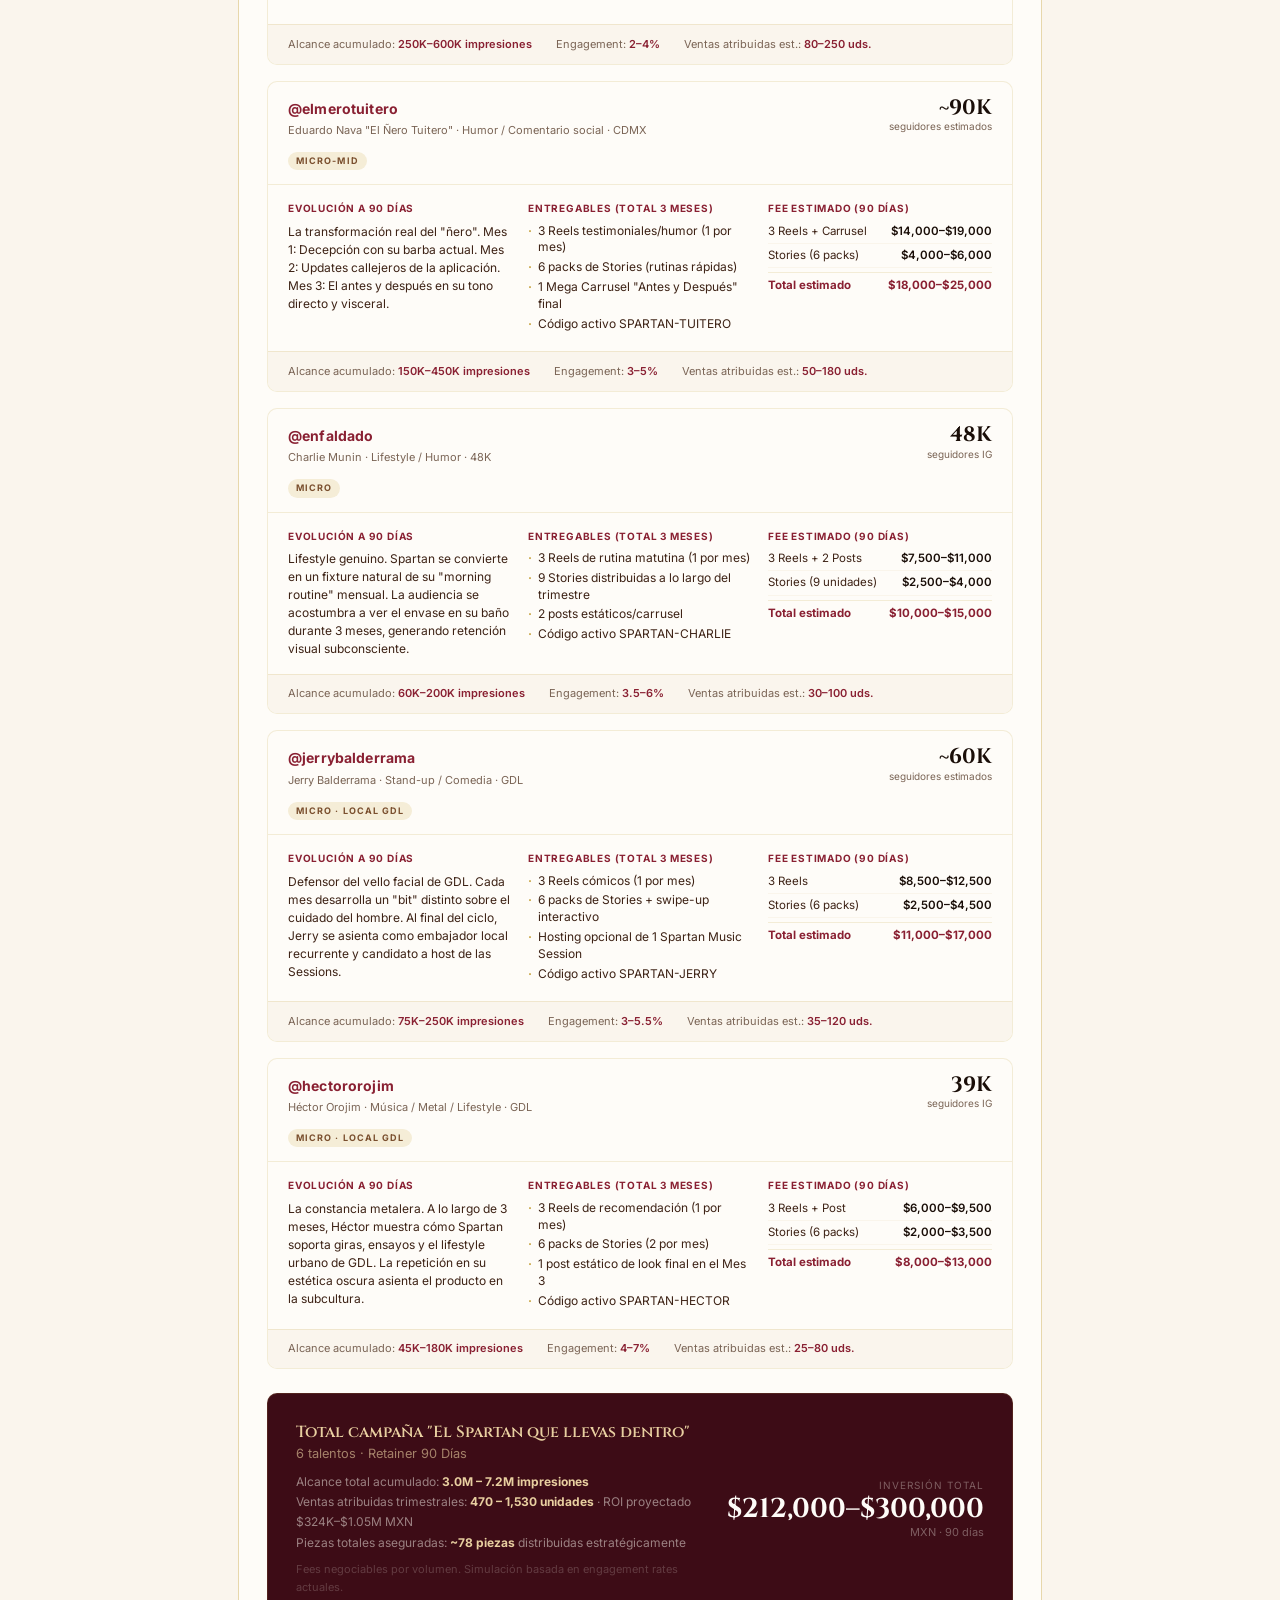
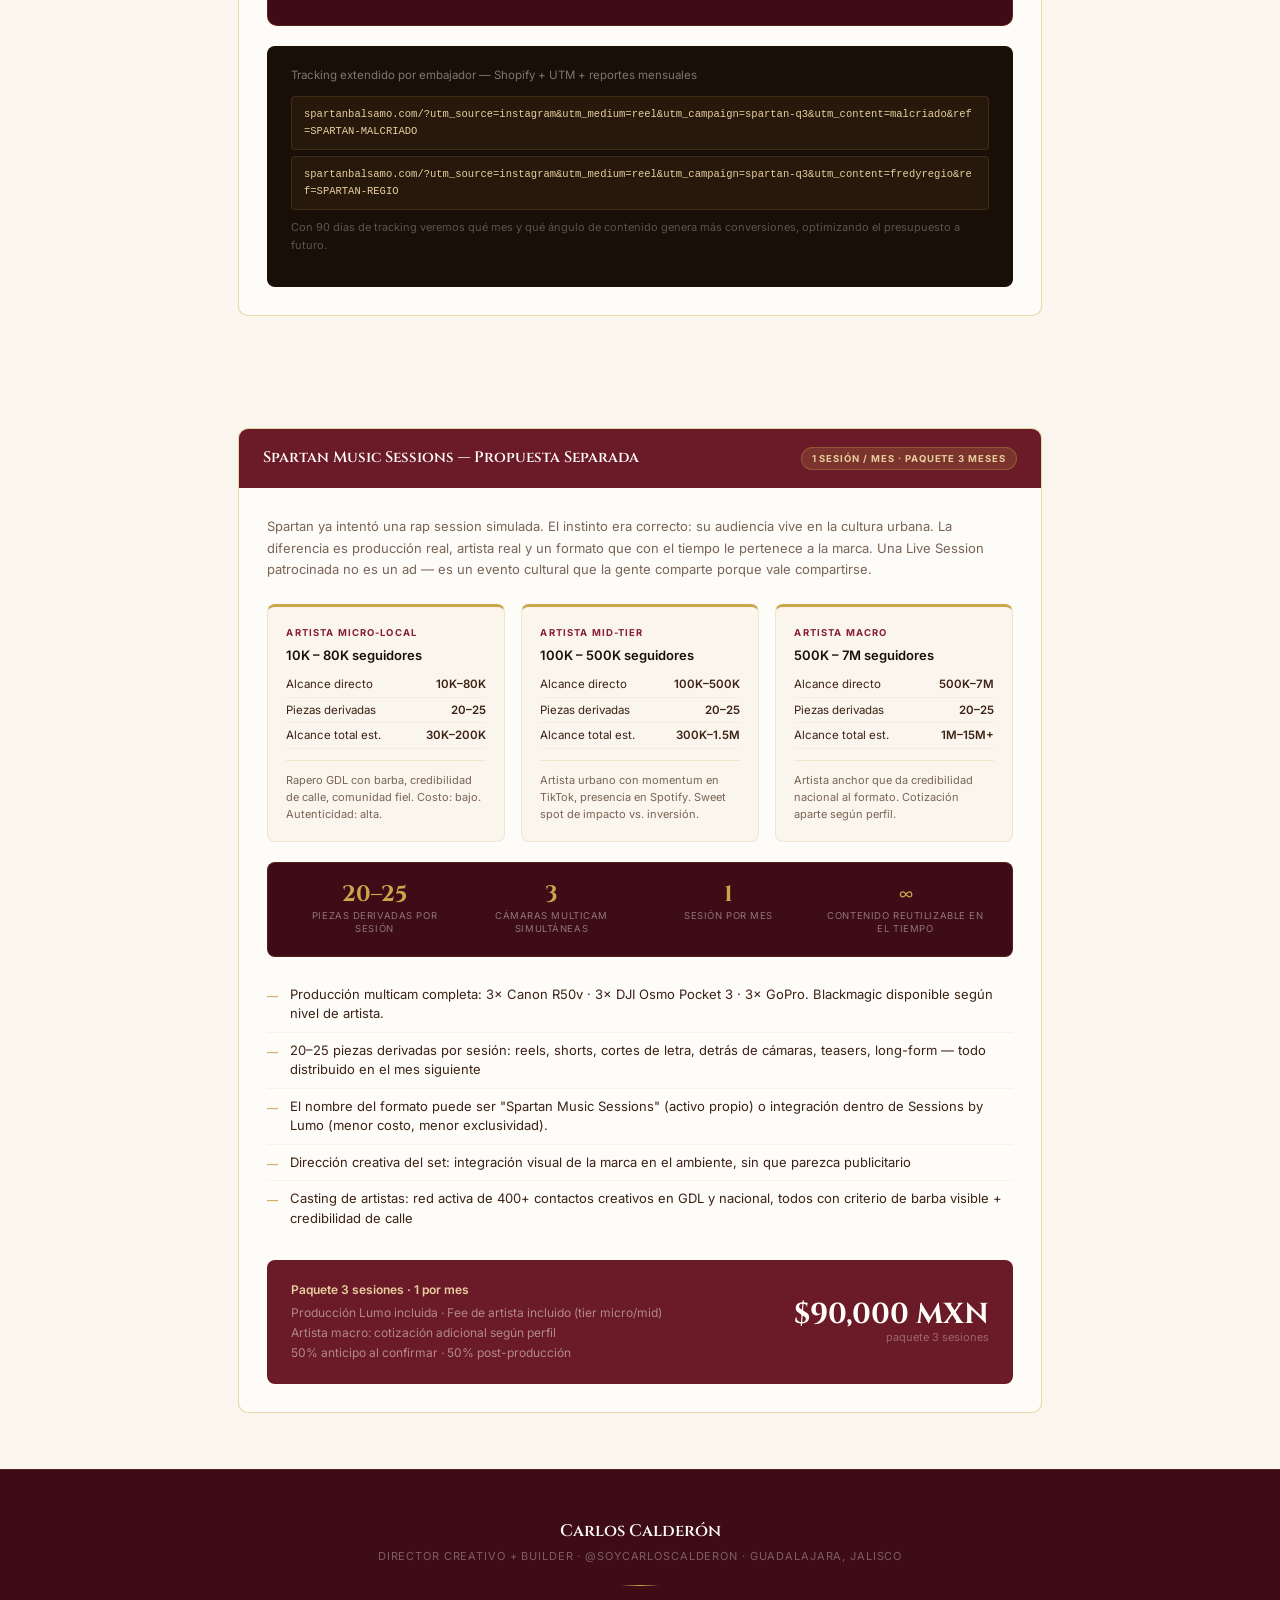
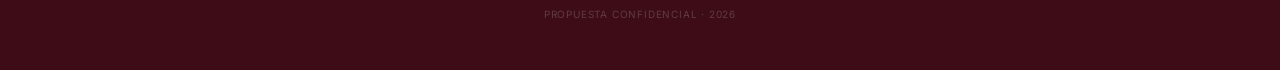
==== commit df64c623: "Rediseno hero con imagen del producto real + mejoras estructurales - Hero dos columnas: texto izquie" ====
--- a/index.html
+++ b/index.html
@@ -9,20 +9,24 @@
 </head>
 <body>
 
-<header class="hero">
+<!-- NAV -->
+<nav class="topnav">
+  <div class="topnav-inner">
+    <span class="topnav-brand">Spartan Bálsamo</span>
+    <div class="topnav-links">
+      <a href="#retainer">Retainer</a>
+      <a href="#serie">Serie Educativa</a>
+      <a href="#campana">Campaña</a>
+      <a href="#sessions">Sessions</a>
+    </div>
+  </div>
+</nav>
+
+<!-- HERO -->
+<header class="hero" id="top">
   <div class="hero-grid"></div>
   <div class="hero-inner">
-    <div class="logo-ring">
-      <svg width="90" height="90" viewBox="0 0 90 90" fill="none" xmlns="http://www.w3.org/2000/svg">
-        <circle cx="45" cy="45" r="45" fill="#6B1A28"/>
-        <ellipse cx="45" cy="32" rx="14" ry="18" fill="#C9A84C" opacity=".9"/>
-        <rect x="38" y="48" width="14" height="22" rx="3" fill="#C9A84C" opacity=".85"/>
-        <rect x="36" y="44" width="18" height="6" rx="2" fill="#E8CFA0"/>
-        <rect x="42" y="66" width="6" height="8" rx="1.5" fill="#C9A84C" opacity=".7"/>
-        <text x="45" y="83" text-anchor="middle" font-family="serif" font-size="8" font-weight="700" fill="#E8CFA0" letter-spacing="1">SPARTAN</text>
-      </svg>
-    </div>
-    <div>
+    <div class="hero-text">
       <p class="eyebrow">Propuesta comercial · 2026</p>
       <h1 class="hero-h1">Spartan Bálsamo<br><em>Sistema de Contenido + Activaciones</em></h1>
       <p class="hero-sub">Preparada por Carlos Calderón · Director Creativo + Builder · @SoyCarlosCalderon</p>
@@ -33,18 +37,25 @@
         <span class="tag">Spartan Music Sessions</span>
       </div>
     </div>
+    <div class="hero-product">
+      <img src="balsamo.jpg" alt="Spartan Bálsamo — Bálsamo para crecimiento de barba con Minoxidil 5% y Bergamota">
+    </div>
   </div>
   <div class="hero-bar">
     <div class="hero-bar-inner">
       <div class="hb-item"><strong>$35,000 MXN/mes</strong>Retainer base · mín. 3 meses</div>
+      <div class="hb-divider"></div>
       <div class="hb-item"><strong>50%</strong>Anticipo al inicio de cada mes</div>
+      <div class="hb-divider"></div>
       <div class="hb-item"><strong>12–15 piezas</strong>Mensuales + serie educativa</div>
+      <div class="hb-divider"></div>
       <div class="hb-item"><strong>3 plataformas</strong>TikTok · Instagram · YouTube</div>
     </div>
   </div>
 </header>
 
-<div class="wrap">
+<!-- RETAINER -->
+<div class="wrap" id="retainer">
 <section>
   <p class="sec-label">El retainer — qué incluye</p>
   <h2 class="sec-title">Sistema de Contenido Mensual</h2>
@@ -76,41 +87,8 @@
     <li>Reporte mensual de performance con métricas por plataforma y recomendaciones para el siguiente ciclo</li>
     <li>Equipo de producción: 3× Canon R50v · 3× DJI Osmo Pocket 3 · 3× GoPro — multi-cam real, no setup de celular</li>
   </ul>
-</section>
-
-<section>
-  <p class="sec-label">Serie educativa — 9 piezas en 3 meses</p>
-  <h2 class="sec-title">"El Estándar Correcto" — Minoxidil 5%</h2>
-  <p class="sec-intro">El ingrediente activo de Spartan es polémico y mal entendido. Hay competidores vendiendo 20% como si fuera mejor. Esta serie posiciona a Spartan como la voz autorizada del tema en español — y diferencia la marca con educación, no solo con claims.</p>
-
-  <table class="edu-table">
-    <thead>
-      <tr>
-        <th>#</th>
-        <th>Mes</th>
-        <th>Formato</th>
-        <th>Plataforma</th>
-        <th>Tema</th>
-      </tr>
-    </thead>
-    <tbody>
-      <tr><td>01</td><td><span class="mes-pill">Mes 1</span></td><td>Carrusel · 8 slides</td><td><span class="plat-pill">Instagram</span></td><td>Por qué el 5% es el estándar — no el 20%</td></tr>
-      <tr><td>02</td><td><span class="mes-pill">Mes 1</span></td><td>Reel · 45–60 seg</td><td><span class="plat-pill">TikTok</span><span class="plat-pill">IG</span></td><td>"Te están vendiendo más, no mejor" — gancho directo al competidor</td></tr>
-      <tr><td>03</td><td><span class="mes-pill">Mes 1</span></td><td>Carrusel · 6 slides</td><td><span class="plat-pill">Instagram</span></td><td>Cómo actúa el Minoxidil en el folículo — explicación visual</td></tr>
-      <tr><td>04</td><td><span class="mes-pill">Mes 2</span></td><td>Reel · 30 seg</td><td><span class="plat-pill">TikTok</span></td><td>Mito vs. realidad — qué esperar en las primeras 8 semanas</td></tr>
-      <tr><td>05</td><td><span class="mes-pill">Mes 2</span></td><td>Carrusel · 8 slides</td><td><span class="plat-pill">Instagram</span></td><td>Bálsamo vs. líquido — la diferencia real de aplicación y absorción</td></tr>
-      <tr><td>06</td><td><span class="mes-pill">Mes 2</span></td><td>Reel · 45 seg</td><td><span class="plat-pill">TikTok</span><span class="plat-pill">IG</span></td><td>Qué hacen la Biotina y la Bergamota — más allá del Minoxidil</td></tr>
-      <tr><td>07</td><td><span class="mes-pill">Mes 3</span></td><td>Story sequence · 6 slides</td><td><span class="plat-pill">Instagram</span></td><td>El proceso mes a mes — timeline visual de resultados reales</td></tr>
-      <tr><td>08</td><td><span class="mes-pill">Mes 3</span></td><td>Reel · 45 seg</td><td><span class="plat-pill">TikTok</span><span class="plat-pill">IG</span></td><td>Las 5 preguntas más comunes respondidas — con vocero a cuadro</td></tr>
-      <tr><td>09</td><td><span class="mes-pill">Mes 3</span></td><td>Reel · 60 seg</td><td><span class="plat-pill">TikTok</span><span class="plat-pill">IG</span><span class="plat-pill">YouTube</span></td><td>Comparativa real: Spartan vs. genérico — sin nombrar, sin atacar</td></tr>
-    </tbody>
-  </table>
-</section>
-
-<section>
-  <p class="sec-label">Inversión</p>
-  <h2 class="sec-title">El retainer base</h2>
-  <div class="price-box">
+
+  <div class="price-box" style="margin-top:2rem">
     <div>
       <div class="price-label">Inversión mensual</div>
       <div class="price-main">$35,000 MXN <span>+ IVA · mínimo 3 meses</span></div>
@@ -125,7 +103,42 @@
 </section>
 </div>
 
-<div class="wrap">
+<!-- SERIE EDUCATIVA -->
+<div class="wrap" id="serie">
+<section>
+  <p class="sec-label">Serie educativa — 9 piezas en 3 meses</p>
+  <h2 class="sec-title">"El Estándar Correcto" — Minoxidil 5%</h2>
+  <p class="sec-intro">El ingrediente activo de Spartan es polémico y mal entendido. Hay competidores vendiendo 20% como si fuera mejor. Esta serie posiciona a Spartan como la voz autorizada del tema en español — y diferencia la marca con educación, no solo con claims.</p>
+
+  <div class="table-wrap">
+    <table class="edu-table">
+      <thead>
+        <tr>
+          <th>#</th>
+          <th>Mes</th>
+          <th>Formato</th>
+          <th>Plataforma</th>
+          <th>Tema</th>
+        </tr>
+      </thead>
+      <tbody>
+        <tr><td>01</td><td><span class="mes-pill">Mes 1</span></td><td>Carrusel · 8 slides</td><td><span class="plat-pill">Instagram</span></td><td>Por qué el 5% es el estándar — no el 20%</td></tr>
+        <tr><td>02</td><td><span class="mes-pill">Mes 1</span></td><td>Reel · 45–60 seg</td><td><span class="plat-pill">TikTok</span><span class="plat-pill">IG</span></td><td>"Te están vendiendo más, no mejor" — gancho directo al competidor</td></tr>
+        <tr><td>03</td><td><span class="mes-pill">Mes 1</span></td><td>Carrusel · 6 slides</td><td><span class="plat-pill">Instagram</span></td><td>Cómo actúa el Minoxidil en el folículo — explicación visual</td></tr>
+        <tr><td>04</td><td><span class="mes-pill">Mes 2</span></td><td>Reel · 30 seg</td><td><span class="plat-pill">TikTok</span></td><td>Mito vs. realidad — qué esperar en las primeras 8 semanas</td></tr>
+        <tr><td>05</td><td><span class="mes-pill">Mes 2</span></td><td>Carrusel · 8 slides</td><td><span class="plat-pill">Instagram</span></td><td>Bálsamo vs. líquido — la diferencia real de aplicación y absorción</td></tr>
+        <tr><td>06</td><td><span class="mes-pill">Mes 2</span></td><td>Reel · 45 seg</td><td><span class="plat-pill">TikTok</span><span class="plat-pill">IG</span></td><td>Qué hacen la Biotina y la Bergamota — más allá del Minoxidil</td></tr>
+        <tr><td>07</td><td><span class="mes-pill">Mes 3</span></td><td>Story sequence · 6 slides</td><td><span class="plat-pill">Instagram</span></td><td>El proceso mes a mes — timeline visual de resultados reales</td></tr>
+        <tr><td>08</td><td><span class="mes-pill">Mes 3</span></td><td>Reel · 45 seg</td><td><span class="plat-pill">TikTok</span><span class="plat-pill">IG</span></td><td>Las 5 preguntas más comunes respondidas — con vocero a cuadro</td></tr>
+        <tr><td>09</td><td><span class="mes-pill">Mes 3</span></td><td>Reel · 60 seg</td><td><span class="plat-pill">TikTok</span><span class="plat-pill">IG</span><span class="plat-pill">YouTube</span></td><td>Comparativa real: Spartan vs. genérico — sin nombrar, sin atacar</td></tr>
+      </tbody>
+    </table>
+  </div>
+</section>
+</div>
+
+<!-- CAMPAÑA INFLUENCERS -->
+<div class="wrap" id="campana">
 <section>
   <div class="module">
     <div class="mod-header">
@@ -133,7 +146,7 @@
       <span class="mod-flag">6 perfiles · Trimestral</span>
     </div>
     <div class="mod-body">
-      <p class="mod-intro">Nombre de campaña: <strong>"El Spartan que llevas dentro"</strong>. En lugar de activaciones de un solo golpe, construimos un arco narrativo de 3 meses por perfil: <em>Mes 1: Introducción/Problema, Mes 2: Rutina y Uso, Mes 3: Resultados Reales.</em> Integración natural, maximizando confianza y conversión a mediano plazo.</p>
+      <p class="mod-intro">Nombre de campaña: <strong>"El Spartan que llevas dentro"</strong>. En lugar de activaciones de un solo golpe, construimos un arco narrativo de 3 meses por perfil: <em>Mes 1: Introducción/Problema · Mes 2: Rutina y Uso · Mes 3: Resultados Reales.</em> Integración natural, maximizando confianza y conversión a mediano plazo.</p>
 
       <div class="camp-intro">
         <div class="camp-stat"><div class="camp-stat-num">~5.5M</div><div class="camp-stat-label">Alcance base de la red</div></div>
@@ -141,12 +154,13 @@
         <div class="camp-stat"><div class="camp-stat-num">6</div><div class="camp-stat-label">Perfiles en contrato 3 meses</div></div>
       </div>
 
+      <!-- Talent cards -->
       <div class="talent-card">
         <div class="tc-header">
           <div>
             <div class="tc-handle">@malcriado.x</div>
             <div class="tc-name">Malcriao · Humor / Entretenimiento · Nacional</div>
-            <span class="tc-tier">⚡ Macro Anchor</span>
+            <span class="tc-tier anchor">⚡ Macro Anchor</span>
           </div>
           <div class="tc-seg"><div class="tc-seg-num">5M</div><div class="tc-seg-label">seguidores IG</div></div>
         </div>
@@ -163,16 +177,16 @@
             <div class="tc-e-item">Derechos extendidos de uso 6 meses</div>
           </div>
           <div class="tc-fees">
-            <strong>Fee estimado (Retainer 90 días)</strong>
+            <strong>Fee estimado (90 días)</strong>
             <div class="tc-fee-line"><span>2 Reels integrados</span><span>$95,000–$130,000</span></div>
             <div class="tc-fee-line"><span>Stories (6 packs)</span><span>$25,000–$35,000</span></div>
             <div class="tc-fee-line"><span>Cross-post / Link bio</span><span>$10,000–$15,000</span></div>
-            <div class="tc-fee-line"><span style="font-weight:600">Total estimado</span><span style="color:var(--bg-m)">$130,000–$180,000</span></div>
+            <div class="tc-fee-line total"><span>Total estimado</span><span>$130,000–$180,000</span></div>
           </div>
         </div>
         <div class="tc-kpi">
           <span class="kpi-item">Alcance acumulado: <strong>2.5M–5.5M impresiones</strong></span>
-          <span class="kpi-item">Engagement proyectado: <strong>0.8–1.5%</strong></span>
+          <span class="kpi-item">Engagement: <strong>0.8–1.5%</strong></span>
           <span class="kpi-item">Ventas atribuidas est.: <strong>250–800 uds.</strong></span>
         </div>
       </div>
@@ -199,16 +213,16 @@
             <div class="tc-e-item">Código activo SPARTAN-REGIO</div>
           </div>
           <div class="tc-fees">
-            <strong>Fee estimado (Retainer 90 días)</strong>
+            <strong>Fee estimado (90 días)</strong>
             <div class="tc-fee-line"><span>3 Reels integrados</span><span>$22,000–$30,000</span></div>
             <div class="tc-fee-line"><span>Stories (6 packs)</span><span>$6,000–$9,000</span></div>
             <div class="tc-fee-line"><span>Podcast (3 menciones)</span><span>$7,000–$11,000</span></div>
-            <div class="tc-fee-line"><span style="font-weight:600">Total estimado</span><span style="color:var(--bg-m)">$35,000–$50,000</span></div>
+            <div class="tc-fee-line total"><span>Total estimado</span><span>$35,000–$50,000</span></div>
           </div>
         </div>
         <div class="tc-kpi">
           <span class="kpi-item">Alcance acumulado: <strong>250K–600K impresiones</strong></span>
-          <span class="kpi-item">Engagement proyectado: <strong>2–4%</strong></span>
+          <span class="kpi-item">Engagement: <strong>2–4%</strong></span>
           <span class="kpi-item">Ventas atribuidas est.: <strong>80–250 uds.</strong></span>
         </div>
       </div>
@@ -225,7 +239,7 @@
         <div class="tc-body">
           <div class="tc-concept">
             <strong>Evolución a 90 Días</strong>
-            La transformación real del "ñero". Mes 1: Decepción con su barba actual. Mes 2: Updates callejeros de la aplicación. Mes 3: El antes y después en su tono directo y visceral. Ver para creer.
+            La transformación real del "ñero". Mes 1: Decepción con su barba actual. Mes 2: Updates callejeros de la aplicación. Mes 3: El antes y después en su tono directo y visceral.
           </div>
           <div class="tc-entregables">
             <strong>Entregables (Total 3 Meses)</strong>
@@ -235,15 +249,15 @@
             <div class="tc-e-item">Código activo SPARTAN-TUITERO</div>
           </div>
           <div class="tc-fees">
-            <strong>Fee estimado (Retainer 90 días)</strong>
+            <strong>Fee estimado (90 días)</strong>
             <div class="tc-fee-line"><span>3 Reels + Carrusel</span><span>$14,000–$19,000</span></div>
             <div class="tc-fee-line"><span>Stories (6 packs)</span><span>$4,000–$6,000</span></div>
-            <div class="tc-fee-line"><span style="font-weight:600">Total estimado</span><span style="color:var(--bg-m)">$18,000–$25,000</span></div>
+            <div class="tc-fee-line total"><span>Total estimado</span><span>$18,000–$25,000</span></div>
           </div>
         </div>
         <div class="tc-kpi">
           <span class="kpi-item">Alcance acumulado: <strong>150K–450K impresiones</strong></span>
-          <span class="kpi-item">Engagement proyectado: <strong>3–5%</strong></span>
+          <span class="kpi-item">Engagement: <strong>3–5%</strong></span>
           <span class="kpi-item">Ventas atribuidas est.: <strong>50–180 uds.</strong></span>
         </div>
       </div>
@@ -270,15 +284,15 @@
             <div class="tc-e-item">Código activo SPARTAN-CHARLIE</div>
           </div>
           <div class="tc-fees">
-            <strong>Fee estimado (Retainer 90 días)</strong>
+            <strong>Fee estimado (90 días)</strong>
             <div class="tc-fee-line"><span>3 Reels + 2 Posts</span><span>$7,500–$11,000</span></div>
             <div class="tc-fee-line"><span>Stories (9 unidades)</span><span>$2,500–$4,000</span></div>
-            <div class="tc-fee-line"><span style="font-weight:600">Total estimado</span><span style="color:var(--bg-m)">$10,000–$15,000</span></div>
+            <div class="tc-fee-line total"><span>Total estimado</span><span>$10,000–$15,000</span></div>
           </div>
         </div>
         <div class="tc-kpi">
           <span class="kpi-item">Alcance acumulado: <strong>60K–200K impresiones</strong></span>
-          <span class="kpi-item">Engagement proyectado: <strong>3.5–6%</strong></span>
+          <span class="kpi-item">Engagement: <strong>3.5–6%</strong></span>
           <span class="kpi-item">Ventas atribuidas est.: <strong>30–100 uds.</strong></span>
         </div>
       </div>
@@ -295,7 +309,7 @@
         <div class="tc-body">
           <div class="tc-concept">
             <strong>Evolución a 90 Días</strong>
-            Defensor del vello facial de GDL. Cada mes desarrolla un "bit" distinto sobre el cuidado del hombre. Al final del ciclo de 3 meses, Jerry se asienta como un embajador local recurrente (y un excelente candidato a host para las Sessions).
+            Defensor del vello facial de GDL. Cada mes desarrolla un "bit" distinto sobre el cuidado del hombre. Al final del ciclo, Jerry se asienta como embajador local recurrente y candidato a host de las Sessions.
           </div>
           <div class="tc-entregables">
             <strong>Entregables (Total 3 Meses)</strong>
@@ -305,15 +319,15 @@
             <div class="tc-e-item">Código activo SPARTAN-JERRY</div>
           </div>
           <div class="tc-fees">
-            <strong>Fee estimado (Retainer 90 días)</strong>
+            <strong>Fee estimado (90 días)</strong>
             <div class="tc-fee-line"><span>3 Reels</span><span>$8,500–$12,500</span></div>
             <div class="tc-fee-line"><span>Stories (6 packs)</span><span>$2,500–$4,500</span></div>
-            <div class="tc-fee-line"><span style="font-weight:600">Total estimado</span><span style="color:var(--bg-m)">$11,000–$17,000</span></div>
+            <div class="tc-fee-line total"><span>Total estimado</span><span>$11,000–$17,000</span></div>
           </div>
         </div>
         <div class="tc-kpi">
           <span class="kpi-item">Alcance acumulado: <strong>75K–250K impresiones</strong></span>
-          <span class="kpi-item">Engagement proyectado: <strong>3–5.5%</strong></span>
+          <span class="kpi-item">Engagement: <strong>3–5.5%</strong></span>
           <span class="kpi-item">Ventas atribuidas est.: <strong>35–120 uds.</strong></span>
         </div>
       </div>
@@ -340,45 +354,51 @@
             <div class="tc-e-item">Código activo SPARTAN-HECTOR</div>
           </div>
           <div class="tc-fees">
-            <strong>Fee estimado (Retainer 90 días)</strong>
+            <strong>Fee estimado (90 días)</strong>
             <div class="tc-fee-line"><span>3 Reels + Post</span><span>$6,000–$9,500</span></div>
             <div class="tc-fee-line"><span>Stories (6 packs)</span><span>$2,000–$3,500</span></div>
-            <div class="tc-fee-line"><span style="font-weight:600">Total estimado</span><span style="color:var(--bg-m)">$8,000–$13,000</span></div>
+            <div class="tc-fee-line total"><span>Total estimado</span><span>$8,000–$13,000</span></div>
           </div>
         </div>
         <div class="tc-kpi">
           <span class="kpi-item">Alcance acumulado: <strong>45K–180K impresiones</strong></span>
-          <span class="kpi-item">Engagement proyectado: <strong>4–7%</strong></span>
+          <span class="kpi-item">Engagement: <strong>4–7%</strong></span>
           <span class="kpi-item">Ventas atribuidas est.: <strong>25–80 uds.</strong></span>
         </div>
       </div>
 
+      <!-- Total campaña -->
       <div class="camp-total">
         <div class="ct-left">
-          <div class="ct-title">Total campaña "El Spartan que llevas dentro" · 6 talentos · Retainer 90 Días</div>
+          <div class="ct-title">Total campaña "El Spartan que llevas dentro"<br><span style="font-family:'Inter',sans-serif;font-size:.8rem;font-weight:400;opacity:.6">6 talentos · Retainer 90 Días</span></div>
           <div class="ct-desc">
             Alcance total acumulado: <strong style="color:var(--gold-l)">3.0M – 7.2M impresiones</strong><br>
-            Ventas atribuidas trimestrales: <strong style="color:var(--gold-l)">470 – 1,530 unidades</strong> · (Generando un ROI proyectado de $324K–$1.05M MXN)<br>
-            Piezas totales aseguradas: <strong style="color:var(--gold-l)">~78 piezas</strong> (reels, stories, podcasts, carruseles distribuidos estratégicamente)<br>
-            <span style="font-size:11px;opacity:.5;margin-top:.4rem;display:block">Fees de artista negociables por volumen (3 meses de contrato otorgan mayor poder de negociación). Simulación basada en engagement rates actuales proyectados a largo plazo.</span>
-          </div>
-        </div>
-        <div>
-          <div class="ct-price">$212,000–$300,000 <span>MXN Inversión Total (90 días)</span></div>
-        </div>
-      </div>
-
+            Ventas atribuidas trimestrales: <strong style="color:var(--gold-l)">470 – 1,530 unidades</strong> · ROI proyectado $324K–$1.05M MXN<br>
+            Piezas totales aseguradas: <strong style="color:var(--gold-l)">~78 piezas</strong> distribuidas estratégicamente<br>
+            <span style="font-size:11px;opacity:.4;margin-top:.4rem;display:block">Fees negociables por volumen. Simulación basada en engagement rates actuales.</span>
+          </div>
+        </div>
+        <div class="ct-right">
+          <div class="ct-price-label">Inversión Total</div>
+          <div class="ct-price">$212,000–$300,000</div>
+          <div class="ct-price-sub">MXN · 90 días</div>
+        </div>
+      </div>
+
+      <!-- UTM -->
       <div class="utm-block">
-        <p>Estructura de tracking extendido por embajador — Shopify + UTM + reportes mensuales</p>
+        <p>Tracking extendido por embajador — Shopify + UTM + reportes mensuales</p>
         <code class="utm-code">spartanbalsamo.com/?utm_source=instagram&utm_medium=reel&utm_campaign=spartan-q3&utm_content=malcriado&ref=SPARTAN-MALCRIADO</code>
         <code class="utm-code">spartanbalsamo.com/?utm_source=instagram&utm_medium=reel&utm_campaign=spartan-q3&utm_content=fredyregio&ref=SPARTAN-REGIO</code>
-        <p style="font-size:11px;color:rgba(250,245,237,.35);margin-top:.6rem">Con 90 días, el link de tracking nos permitirá ver qué mes y qué ángulo de contenido (descubrimiento vs. testimonio final) genera más conversiones, optimizando el presupuesto a futuro.</p>
-      </div>
-
+        <p style="font-size:11px;color:rgba(250,245,237,.3);margin-top:.6rem">Con 90 días de tracking veremos qué mes y qué ángulo de contenido genera más conversiones, optimizando el presupuesto a futuro.</p>
+      </div>
     </div>
   </div>
 </section>
-
+</div>
+
+<!-- MUSIC SESSIONS -->
+<div class="wrap" id="sessions">
 <section>
   <div class="module">
     <div class="mod-header">
@@ -394,15 +414,15 @@
           <div class="sess-range">10K – 80K seguidores</div>
           <div class="sess-row"><span>Alcance directo</span><span>10K–80K</span></div>
           <div class="sess-row"><span>Piezas derivadas</span><span>20–25</span></div>
-          <div class="sess-row"><span>Alcance total estimado</span><span>30K–200K</span></div>
-          <div class="sess-meta">Rapero GDL con barba, credibilidad de calle, comunidad fiel. Costo de artista: bajo. Autenticidad: alta.</div>
+          <div class="sess-row"><span>Alcance total est.</span><span>30K–200K</span></div>
+          <div class="sess-meta">Rapero GDL con barba, credibilidad de calle, comunidad fiel. Costo: bajo. Autenticidad: alta.</div>
         </div>
         <div class="sess-card">
           <div class="sess-tier">Artista Mid-Tier</div>
           <div class="sess-range">100K – 500K seguidores</div>
           <div class="sess-row"><span>Alcance directo</span><span>100K–500K</span></div>
           <div class="sess-row"><span>Piezas derivadas</span><span>20–25</span></div>
-          <div class="sess-row"><span>Alcance total estimado</span><span>300K–1.5M</span></div>
+          <div class="sess-row"><span>Alcance total est.</span><span>300K–1.5M</span></div>
           <div class="sess-meta">Artista urbano con momentum en TikTok, presencia en Spotify. Sweet spot de impacto vs. inversión.</div>
         </div>
         <div class="sess-card">
@@ -410,8 +430,8 @@
           <div class="sess-range">500K – 7M seguidores</div>
           <div class="sess-row"><span>Alcance directo</span><span>500K–7M</span></div>
           <div class="sess-row"><span>Piezas derivadas</span><span>20–25</span></div>
-          <div class="sess-row"><span>Alcance total estimado</span><span>1M–15M+</span></div>
-          <div class="sess-meta">Artista anchor que da credibilidad nacional al formato. Cotización de artista aparte según perfil.</div>
+          <div class="sess-row"><span>Alcance total est.</span><span>1M–15M+</span></div>
+          <div class="sess-meta">Artista anchor que da credibilidad nacional al formato. Cotización aparte según perfil.</div>
         </div>
       </div>
 
@@ -422,12 +442,12 @@
         <div class="out-item"><div class="out-num">∞</div><div class="out-label">Contenido reutilizable en el tiempo</div></div>
       </div>
 
-      <ul class="item-list" style="margin-bottom:1rem">
-        <li>Producción multicam completa: 3× Canon R50v · 3× DJI Osmo Pocket 3 · 3× GoPro. Blackmagic disponible según nivel de artista y producción requerida.</li>
+      <ul class="item-list" style="margin-bottom:1.5rem">
+        <li>Producción multicam completa: 3× Canon R50v · 3× DJI Osmo Pocket 3 · 3× GoPro. Blackmagic disponible según nivel de artista.</li>
         <li>20–25 piezas derivadas por sesión: reels, shorts, cortes de letra, detrás de cámaras, teasers, long-form — todo distribuido en el mes siguiente</li>
-        <li>El nombre del formato puede ser "Spartan Music Sessions" (activo propio de la marca) o integración dentro de Sessions by Lumo (menor costo, menor exclusividad). La decisión cambia el contrato y el precio del artista.</li>
-        <li>Dirección creativa del set: integración visual de la marca Spartan en el ambiente, sin que parezca publicitario</li>
-        <li>Casting de artistas: red activa de 400+ contactos creativos en GDL y nacional, con abanico de 10K a 7M seguidores, todos con criterio de barba visible + credibilidad de calle</li>
+        <li>El nombre del formato puede ser "Spartan Music Sessions" (activo propio) o integración dentro de Sessions by Lumo (menor costo, menor exclusividad).</li>
+        <li>Dirección creativa del set: integración visual de la marca en el ambiente, sin que parezca publicitario</li>
+        <li>Casting de artistas: red activa de 400+ contactos creativos en GDL y nacional, todos con criterio de barba visible + credibilidad de calle</li>
       </ul>
 
       <div class="sess-price">
@@ -447,10 +467,12 @@
 </div>
 
 <footer class="footer">
-  <div class="footer-name">Carlos Calderón</div>
-  <div class="footer-role">Director Creativo + Builder · @SoyCarlosCalderon · Guadalajara, Jalisco</div>
-  <div class="gold-rule"></div>
-  <p class="footer-legal">Propuesta confidencial · 2026</p>
+  <div class="footer-inner">
+    <div class="footer-name">Carlos Calderón</div>
+    <div class="footer-role">Director Creativo + Builder · @SoyCarlosCalderon · Guadalajara, Jalisco</div>
+    <div class="gold-rule"></div>
+    <p class="footer-legal">Propuesta confidencial · 2026</p>
+  </div>
 </footer>
 
 </body>
--- a/styles.css
+++ b/styles.css
@@ -1,145 +1,763 @@
-*{margin:0;padding:0;box-sizing:border-box}
-:root{
-  --bg:#6B1A28;--bg-d:#3D0C16;--bg-m:#892032;
-  --gold:#C9A84C;--gold-l:#E8CFA0;--gold-p:#F5EDD7;
-  --cream:#FAF5ED;--white:#FEFCF8;
-  --ink:#1A0E08;--ink-m:#3D2215;--muted:#7A6455;
-  --border:rgba(201,168,76,.2);--border-s:rgba(201,168,76,.45);
-  --wood:#7A4F2E;
-}
-body{background:var(--cream);color:var(--ink);font-family:'Inter',sans-serif;font-weight:400;line-height:1.6;-webkit-font-smoothing:antialiased}
-
-/* HERO */
-.hero{background:var(--bg-d);position:relative;overflow:hidden}
-.hero-grid{position:absolute;inset:0;background-image:repeating-linear-gradient(0deg,transparent,transparent 47px,rgba(201,168,76,.05) 47px,rgba(201,168,76,.05) 48px),repeating-linear-gradient(90deg,transparent,transparent 47px,rgba(201,168,76,.05) 47px,rgba(201,168,76,.05) 48px)}
-.hero-inner{position:relative;z-index:2;max-width:900px;margin:0 auto;padding:3.5rem 3rem 3rem;display:grid;grid-template-columns:140px 1fr;gap:2.5rem;align-items:center}
-.logo-ring{width:130px;height:130px;border-radius:50%;border:2px solid var(--gold);overflow:hidden;background:var(--bg);display:flex;align-items:center;justify-content:center;flex-shrink:0}
-.logo-ring img{width:100%;height:100%;object-fit:cover;border-radius:50%}
-.eyebrow{font-size:10px;font-weight:600;letter-spacing:.2em;text-transform:uppercase;color:var(--gold);margin-bottom:.6rem}
-.hero-h1{font-family:'Cinzel',serif;font-size:2.1rem;font-weight:700;color:var(--white);line-height:1.12;margin-bottom:.4rem}
-.hero-h1 em{color:var(--gold);font-style:normal}
-.hero-sub{font-size:12.5px;color:rgba(250,245,237,.45);font-weight:300;margin-bottom:1.25rem}
-.tags{display:flex;gap:7px;flex-wrap:wrap}
-.tag{font-size:10px;font-weight:600;padding:3px 11px;border-radius:999px;border:1px solid rgba(201,168,76,.35);color:var(--gold-l);background:rgba(201,168,76,.08);letter-spacing:.04em}
-.hero-bar{background:var(--bg);border-top:1px solid rgba(201,168,76,.12)}
-.hero-bar-inner{max-width:900px;margin:0 auto;padding:.9rem 3rem;display:flex;gap:2.5rem;align-items:center;flex-wrap:wrap}
-.hb-item{font-size:11px;color:rgba(250,245,237,.55)}
-.hb-item strong{color:var(--gold-l);font-weight:600;display:block;font-size:13px}
-
-/* LAYOUT */
-.wrap{max-width:900px;margin:0 auto;padding:0 3rem}
-section{padding:3rem 0;border-bottom:1px solid var(--border)}
-section:last-of-type{border-bottom:none}
-.sec-label{font-size:10px;font-weight:600;letter-spacing:.18em;text-transform:uppercase;color:var(--gold);margin-bottom:1rem}
-.sec-title{font-family:'Cinzel',serif;font-size:1.2rem;font-weight:600;color:var(--ink);margin-bottom:.35rem}
-.sec-intro{font-size:13px;color:var(--muted);max-width:580px;margin-bottom:1.75rem;line-height:1.65}
-
-/* ITEM LIST */
-.item-list{list-style:none}
-.item-list li{display:flex;gap:10px;align-items:flex-start;font-size:13px;color:var(--ink-m);padding:.42rem 0;border-bottom:1px solid rgba(201,168,76,.1);line-height:1.45}
-.item-list li:last-child{border-bottom:none}
-.item-list li::before{content:'—';color:var(--gold);font-weight:500;flex-shrink:0;font-size:11px;margin-top:2px}
-
-/* DELIVERABLES GRID */
-.del-grid{display:grid;grid-template-columns:repeat(3,1fr);gap:1rem;margin-bottom:1.75rem}
-.del-card{background:var(--white);border:1px solid var(--border);border-radius:8px;padding:1.1rem 1.15rem}
-.del-num{font-family:'Cinzel',serif;font-size:1.5rem;font-weight:700;color:var(--bg-m);line-height:1;margin-bottom:.3rem}
-.del-name{font-size:12.5px;font-weight:600;color:var(--ink);margin-bottom:.2rem}
-.del-desc{font-size:11.5px;color:var(--muted);line-height:1.5}
-
-/* SERIE TABLE */
-.edu-table{width:100%;border-collapse:collapse;font-size:12px;margin-top:1rem}
-.edu-table th{background:var(--bg-d);color:var(--gold-l);font-weight:600;font-size:10px;letter-spacing:.1em;text-transform:uppercase;padding:.55rem .85rem;text-align:left}
-.edu-table td{padding:.55rem .85rem;border-bottom:1px solid var(--border);color:var(--ink-m);vertical-align:top;line-height:1.4}
-.edu-table tr:nth-child(even) td{background:rgba(201,168,76,.04)}
-.edu-table tr:last-child td{border-bottom:none}
-.plat-pill{display:inline-block;font-size:9.5px;font-weight:600;padding:2px 7px;border-radius:999px;background:var(--gold-p);color:var(--wood);margin:1px}
-.mes-pill{font-size:9.5px;font-weight:700;padding:2px 8px;border-radius:999px;background:var(--bg-d);color:var(--gold-l)}
-
-/* PRECIO */
-.price-box{background:var(--bg-d);border-radius:10px;padding:2rem 2.5rem;display:grid;grid-template-columns:1fr auto;gap:2rem;align-items:center;margin-top:1.75rem}
-.price-label{font-size:10.5px;font-weight:600;letter-spacing:.12em;text-transform:uppercase;color:rgba(250,245,237,.45);margin-bottom:.4rem}
-.price-main{font-family:'Cinzel',serif;font-size:2.4rem;font-weight:700;color:var(--white);line-height:1}
-.price-main span{font-family:'Inter',sans-serif;font-size:12px;font-weight:400;color:rgba(250,245,237,.4);display:block;margin-top:4px}
-.price-notes{font-size:12px;color:rgba(250,245,237,.5);line-height:1.65;text-align:right}
-.price-notes strong{color:var(--gold-l);font-weight:600;display:block}
-
-/* MODULE */
-.module{background:var(--white);border:1px solid var(--border-s);border-radius:10px;overflow:hidden;margin-top:1.75rem}
-.mod-header{background:var(--bg);padding:1.1rem 1.5rem;display:flex;align-items:center;justify-content:space-between}
-.mod-name{font-family:'Cinzel',serif;font-size:.95rem;font-weight:600;color:var(--white)}
-.mod-flag{font-size:9.5px;font-weight:700;letter-spacing:.1em;text-transform:uppercase;padding:3px 10px;border-radius:999px;background:rgba(201,168,76,.18);color:var(--gold-l);border:1px solid rgba(201,168,76,.3)}
-.mod-body{padding:1.5rem}
-.mod-intro{font-size:13px;color:var(--muted);margin-bottom:1.25rem;line-height:1.6}
-
-/* INFLUENCER */
-.camp-intro{background:var(--ink);border-radius:8px;padding:1.5rem 1.75rem;margin-bottom:1.75rem;display:grid;grid-template-columns:1fr 1fr 1fr;gap:1rem}
-.camp-stat{text-align:center}
-.camp-stat-num{font-family:'Cinzel',serif;font-size:1.5rem;font-weight:700;color:var(--gold);line-height:1;margin-bottom:3px}
-.camp-stat-label{font-size:10px;color:rgba(250,245,237,.45);text-transform:uppercase;letter-spacing:.08em;line-height:1.3}
-.talent-card{background:var(--white);border:1px solid var(--border);border-radius:10px;overflow:hidden;margin-bottom:1rem}
-.tc-header{display:grid;grid-template-columns:1fr auto;align-items:start;padding:1rem 1.25rem .75rem;border-bottom:1px solid var(--border)}
-.tc-handle{font-size:13px;font-weight:700;color:var(--bg-m);margin-bottom:2px;letter-spacing:.01em}
-.tc-name{font-size:11px;color:var(--muted);margin-bottom:.4rem}
-.tc-tier{display:inline-block;font-size:9px;font-weight:700;letter-spacing:.12em;text-transform:uppercase;padding:2px 8px;border-radius:999px;background:var(--gold-p);color:var(--wood)}
-.tc-seg{text-align:right}
-.tc-seg-num{font-family:'Cinzel',serif;font-size:1.2rem;font-weight:700;color:var(--ink);line-height:1}
-.tc-seg-label{font-size:10px;color:var(--muted)}
-.tc-body{padding:1rem 1.25rem;display:grid;grid-template-columns:1fr 1fr 1fr;gap:1rem}
-.tc-concept{font-size:12px;color:var(--ink-m);line-height:1.5}
-.tc-concept strong{color:var(--ink);font-weight:600;display:block;font-size:11px;text-transform:uppercase;letter-spacing:.06em;color:var(--bg-m);margin-bottom:.3rem}
-.tc-entregables strong{color:var(--ink);font-weight:600;display:block;font-size:11px;text-transform:uppercase;letter-spacing:.06em;color:var(--bg-m);margin-bottom:.3rem}
-.tc-e-item{font-size:11.5px;color:var(--ink-m);display:flex;gap:6px;margin-bottom:3px;line-height:1.4}
-.tc-e-item::before{content:'·';color:var(--gold);font-weight:700;flex-shrink:0}
-.tc-fees strong{color:var(--ink);font-weight:600;display:block;font-size:11px;text-transform:uppercase;letter-spacing:.06em;color:var(--bg-m);margin-bottom:.3rem}
-.tc-fee-line{display:flex;justify-content:space-between;font-size:11.5px;color:var(--ink-m);margin-bottom:3px;padding-bottom:3px;border-bottom:1px solid rgba(201,168,76,.08)}
-.tc-fee-line:last-child{border-bottom:none}
-.tc-fee-line span:last-child{font-weight:600;color:var(--ink)}
-.tc-kpi{background:var(--cream);padding:.6rem 1.25rem;display:flex;gap:1.5rem;flex-wrap:wrap;border-top:1px solid var(--border)}
-.kpi-item{font-size:11px;color:var(--muted)}
-.kpi-item strong{color:var(--bg-m);font-weight:600}
-.camp-total{background:var(--bg-d);border-radius:8px;padding:1.5rem 1.75rem;margin-top:1.5rem;display:grid;grid-template-columns:1fr auto;gap:2rem;align-items:center}
-.ct-title{font-family:'Cinzel',serif;font-size:.95rem;font-weight:600;color:var(--gold-l);margin-bottom:.4rem}
-.ct-desc{font-size:12px;color:rgba(250,245,237,.5);line-height:1.6}
-.ct-price{font-family:'Cinzel',serif;font-size:1.8rem;font-weight:700;color:var(--white);text-align:right}
-.ct-price span{font-family:'Inter',sans-serif;font-size:11px;font-weight:400;color:rgba(250,245,237,.4);display:block}
-.utm-block{background:var(--ink);border-radius:8px;padding:1.25rem 1.5rem;margin-top:1.25rem}
-.utm-block p{font-size:11.5px;color:rgba(250,245,237,.5);margin-bottom:.7rem}
-.utm-code{display:block;font-family:'Courier New',monospace;font-size:11px;color:var(--gold-l);background:rgba(201,168,76,.08);border:1px solid rgba(201,168,76,.18);border-radius:4px;padding:9px 12px;margin-bottom:.4rem}
-
-/* SESSIONS */
-.sess-grid{display:grid;grid-template-columns:repeat(3,1fr);gap:1rem;margin:1.25rem 0}
-.sess-card{background:var(--cream);border:1px solid var(--border);border-radius:8px;padding:1.1rem 1.15rem}
-.sess-tier{font-size:9.5px;font-weight:700;letter-spacing:.12em;text-transform:uppercase;color:var(--bg-m);margin-bottom:.3rem}
-.sess-range{font-size:13px;font-weight:600;color:var(--ink);margin-bottom:.55rem}
-.sess-row{display:flex;justify-content:space-between;font-size:11.5px;color:var(--ink-m);margin-bottom:3px}
-.sess-row span:last-child{font-weight:600}
-.sess-meta{margin-top:.65rem;padding-top:.65rem;border-top:1px solid var(--border);font-size:11px;color:var(--muted);line-height:1.5}
-.sess-output{background:var(--bg-d);border-radius:8px;padding:1.25rem 1.5rem;display:grid;grid-template-columns:repeat(4,1fr);gap:.75rem;margin:1.25rem 0}
-.out-item{text-align:center}
-.out-num{font-family:'Cinzel',serif;font-size:1.35rem;font-weight:700;color:var(--gold);line-height:1;margin-bottom:3px}
-.out-label{font-size:10px;color:rgba(250,245,237,.5);letter-spacing:.06em;text-transform:uppercase;line-height:1.35}
-.sess-price{background:var(--bg);border-radius:8px;padding:1.25rem 1.5rem;display:grid;grid-template-columns:1fr auto;gap:1.5rem;align-items:center;margin-top:1rem}
-.sess-note{font-size:12px;color:rgba(250,245,237,.5);line-height:1.65}
-.sess-note strong{color:var(--gold-l);font-weight:600;display:block}
-.sess-price-main{font-family:'Cinzel',serif;font-size:1.9rem;font-weight:700;color:var(--white);line-height:1;text-align:right}
-.sess-price-main span{font-family:'Inter',sans-serif;font-size:11px;font-weight:400;color:rgba(250,245,237,.4);display:block;margin-top:3px}
-
-/* FOOTER */
-.footer{background:var(--bg-d);padding:2.5rem 3rem;text-align:center}
-.footer-name{font-family:'Cinzel',serif;font-size:1.05rem;font-weight:600;color:var(--white);margin-bottom:3px}
-.footer-role{font-size:11px;color:rgba(250,245,237,.4);letter-spacing:.08em;text-transform:uppercase;margin-bottom:1rem}
-.gold-rule{width:40px;height:2px;background:var(--gold);margin:.85rem auto 1.1rem}
-.footer-legal{font-size:10.5px;color:rgba(250,245,237,.25);letter-spacing:.06em;text-transform:uppercase}
-
-/* RESPONSIVE */
-@media(max-width:680px){
-  .wrap,.hero-inner,.hero-bar-inner,.footer{padding-left:1.25rem;padding-right:1.25rem}
-  .hero-inner,.del-grid,.sess-grid,.sess-output,.price-box,.sess-price{grid-template-columns:1fr}
-  .hero-h1{font-size:1.5rem}
-  .price-notes{text-align:left}
-  .sess-price-main{text-align:left}
-  .tc-body,.camp-intro{grid-template-columns:1fr}
-  .camp-total{grid-template-columns:1fr}
-  .ct-price{text-align:left}
-}
+/* ===== RESET & TOKENS ===== */
+*, *::before, *::after { margin: 0; padding: 0; box-sizing: border-box; }
+:root {
+  --bg:     #6B1A28;
+  --bg-d:   #3D0C16;
+  --bg-m:   #892032;
+  --gold:   #C9A84C;
+  --gold-l: #E8CFA0;
+  --gold-p: #F5EDD7;
+  --cream:  #FAF5ED;
+  --white:  #FEFCF8;
+  --ink:    #1A0E08;
+  --ink-m:  #3D2215;
+  --muted:  #7A6455;
+  --border: rgba(201,168,76,.2);
+  --border-s: rgba(201,168,76,.45);
+  --wood:   #7A4F2E;
+  --radius: 10px;
+}
+body {
+  background: var(--cream);
+  color: var(--ink);
+  font-family: 'Inter', sans-serif;
+  font-weight: 400;
+  line-height: 1.6;
+  -webkit-font-smoothing: antialiased;
+}
+
+/* ===== NAV ===== */
+.topnav {
+  position: sticky;
+  top: 0;
+  z-index: 100;
+  background: rgba(61,12,22,.96);
+  backdrop-filter: blur(10px);
+  -webkit-backdrop-filter: blur(10px);
+  border-bottom: 1px solid rgba(201,168,76,.15);
+}
+.topnav-inner {
+  max-width: 900px;
+  margin: 0 auto;
+  padding: .6rem 3rem;
+  display: flex;
+  align-items: center;
+  justify-content: space-between;
+  gap: 1rem;
+}
+.topnav-brand {
+  font-family: 'Cinzel', serif;
+  font-size: .8rem;
+  font-weight: 600;
+  color: var(--gold);
+  white-space: nowrap;
+}
+.topnav-links {
+  display: flex;
+  gap: 1.5rem;
+}
+.topnav-links a {
+  font-size: 11px;
+  font-weight: 500;
+  color: rgba(250,245,237,.45);
+  text-decoration: none;
+  letter-spacing: .04em;
+  transition: color .2s;
+}
+.topnav-links a:hover { color: var(--gold-l); }
+
+/* ===== HERO ===== */
+.hero {
+  background: var(--bg-d);
+  position: relative;
+  overflow: hidden;
+}
+.hero-grid {
+  position: absolute;
+  inset: 0;
+  background-image:
+    repeating-linear-gradient(0deg,  transparent, transparent 47px, rgba(201,168,76,.05) 47px, rgba(201,168,76,.05) 48px),
+    repeating-linear-gradient(90deg, transparent, transparent 47px, rgba(201,168,76,.05) 47px, rgba(201,168,76,.05) 48px);
+}
+.hero-inner {
+  position: relative;
+  z-index: 2;
+  max-width: 900px;
+  margin: 0 auto;
+  padding: 4rem 3rem 3rem;
+  display: grid;
+  grid-template-columns: 1fr 300px;
+  gap: 3rem;
+  align-items: center;
+}
+.hero-text { display: flex; flex-direction: column; gap: 0; }
+.eyebrow {
+  font-size: 10px;
+  font-weight: 600;
+  letter-spacing: .22em;
+  text-transform: uppercase;
+  color: var(--gold);
+  margin-bottom: .7rem;
+}
+.hero-h1 {
+  font-family: 'Cinzel', serif;
+  font-size: 2.3rem;
+  font-weight: 700;
+  color: var(--white);
+  line-height: 1.1;
+  margin-bottom: .5rem;
+}
+.hero-h1 em { color: var(--gold); font-style: normal; }
+.hero-sub {
+  font-size: 12px;
+  color: rgba(250,245,237,.4);
+  font-weight: 300;
+  margin-bottom: 1.5rem;
+  line-height: 1.6;
+}
+.tags { display: flex; gap: 7px; flex-wrap: wrap; }
+.tag {
+  font-size: 10px;
+  font-weight: 600;
+  padding: 4px 12px;
+  border-radius: 999px;
+  border: 1px solid rgba(201,168,76,.35);
+  color: var(--gold-l);
+  background: rgba(201,168,76,.08);
+  letter-spacing: .04em;
+}
+
+/* Product image */
+.hero-product {
+  display: flex;
+  align-items: center;
+  justify-content: center;
+}
+.hero-product img {
+  width: 100%;
+  max-width: 280px;
+  height: auto;
+  border-radius: 50%;
+  border: 2px solid rgba(201,168,76,.3);
+  box-shadow: 0 20px 60px rgba(0,0,0,.5), 0 0 0 8px rgba(201,168,76,.06);
+  display: block;
+}
+
+/* Stats bar */
+.hero-bar {
+  background: rgba(30,6,12,.6);
+  border-top: 1px solid rgba(201,168,76,.12);
+  position: relative;
+  z-index: 2;
+}
+.hero-bar-inner {
+  max-width: 900px;
+  margin: 0 auto;
+  padding: 1rem 3rem;
+  display: flex;
+  align-items: center;
+  gap: 0;
+  flex-wrap: wrap;
+}
+.hb-item {
+  font-size: 11px;
+  color: rgba(250,245,237,.5);
+  padding: .3rem 2rem .3rem 0;
+}
+.hb-item strong {
+  color: var(--gold-l);
+  font-weight: 600;
+  display: block;
+  font-size: 13.5px;
+  margin-bottom: 1px;
+}
+.hb-divider {
+  width: 1px;
+  height: 28px;
+  background: rgba(201,168,76,.15);
+  margin-right: 2rem;
+  flex-shrink: 0;
+}
+
+/* ===== LAYOUT ===== */
+.wrap {
+  max-width: 900px;
+  margin: 0 auto;
+  padding: 0 3rem;
+}
+section {
+  padding: 3.5rem 0;
+  border-bottom: 1px solid var(--border);
+}
+section:last-of-type { border-bottom: none; }
+
+.sec-label {
+  font-size: 10px;
+  font-weight: 600;
+  letter-spacing: .2em;
+  text-transform: uppercase;
+  color: var(--gold);
+  margin-bottom: .9rem;
+}
+.sec-title {
+  font-family: 'Cinzel', serif;
+  font-size: 1.25rem;
+  font-weight: 600;
+  color: var(--ink);
+  margin-bottom: .4rem;
+}
+.sec-intro {
+  font-size: 13px;
+  color: var(--muted);
+  max-width: 600px;
+  margin-bottom: 2rem;
+  line-height: 1.7;
+}
+
+/* ===== ITEM LIST ===== */
+.item-list { list-style: none; }
+.item-list li {
+  display: flex;
+  gap: 12px;
+  align-items: flex-start;
+  font-size: 13px;
+  color: var(--ink-m);
+  padding: .5rem 0;
+  border-bottom: 1px solid rgba(201,168,76,.1);
+  line-height: 1.5;
+}
+.item-list li:last-child { border-bottom: none; }
+.item-list li::before {
+  content: '—';
+  color: var(--gold);
+  font-weight: 500;
+  flex-shrink: 0;
+  font-size: 11px;
+  margin-top: 3px;
+}
+
+/* ===== DELIVERABLES GRID ===== */
+.del-grid {
+  display: grid;
+  grid-template-columns: repeat(3, 1fr);
+  gap: 1rem;
+  margin-bottom: 2rem;
+}
+.del-card {
+  background: var(--white);
+  border: 1px solid var(--border);
+  border-radius: var(--radius);
+  padding: 1.25rem 1.25rem;
+  border-top: 3px solid var(--gold);
+}
+.del-num {
+  font-family: 'Cinzel', serif;
+  font-size: 1.6rem;
+  font-weight: 700;
+  color: var(--bg-m);
+  line-height: 1;
+  margin-bottom: .35rem;
+}
+.del-name {
+  font-size: 12.5px;
+  font-weight: 600;
+  color: var(--ink);
+  margin-bottom: .25rem;
+}
+.del-desc { font-size: 11.5px; color: var(--muted); line-height: 1.55; }
+
+/* ===== TABLE ===== */
+.table-wrap { overflow-x: auto; -webkit-overflow-scrolling: touch; }
+.edu-table {
+  width: 100%;
+  border-collapse: collapse;
+  font-size: 12px;
+  margin-top: .5rem;
+}
+.edu-table th {
+  background: var(--bg-d);
+  color: var(--gold-l);
+  font-weight: 600;
+  font-size: 10px;
+  letter-spacing: .1em;
+  text-transform: uppercase;
+  padding: .65rem .85rem;
+  text-align: left;
+  white-space: nowrap;
+}
+.edu-table td {
+  padding: .6rem .85rem;
+  border-bottom: 1px solid var(--border);
+  color: var(--ink-m);
+  vertical-align: top;
+  line-height: 1.45;
+}
+.edu-table tr:nth-child(even) td { background: rgba(201,168,76,.04); }
+.edu-table tr:last-child td { border-bottom: none; }
+.plat-pill {
+  display: inline-block;
+  font-size: 9.5px;
+  font-weight: 600;
+  padding: 2px 7px;
+  border-radius: 999px;
+  background: var(--gold-p);
+  color: var(--wood);
+  margin: 1px;
+  white-space: nowrap;
+}
+.mes-pill {
+  font-size: 9.5px;
+  font-weight: 700;
+  padding: 2px 8px;
+  border-radius: 999px;
+  background: var(--bg-d);
+  color: var(--gold-l);
+  white-space: nowrap;
+}
+
+/* ===== PRICE BOX ===== */
+.price-box {
+  background: var(--bg-d);
+  border-radius: var(--radius);
+  padding: 2rem 2.5rem;
+  display: grid;
+  grid-template-columns: 1fr auto;
+  gap: 2rem;
+  align-items: center;
+  border: 1px solid rgba(201,168,76,.15);
+}
+.price-label {
+  font-size: 10.5px;
+  font-weight: 600;
+  letter-spacing: .12em;
+  text-transform: uppercase;
+  color: rgba(250,245,237,.4);
+  margin-bottom: .4rem;
+}
+.price-main {
+  font-family: 'Cinzel', serif;
+  font-size: 2.4rem;
+  font-weight: 700;
+  color: var(--white);
+  line-height: 1;
+}
+.price-main span {
+  font-family: 'Inter', sans-serif;
+  font-size: 12px;
+  font-weight: 400;
+  color: rgba(250,245,237,.35);
+  display: block;
+  margin-top: 5px;
+}
+.price-notes {
+  font-size: 12px;
+  color: rgba(250,245,237,.5);
+  line-height: 1.7;
+  text-align: right;
+}
+.price-notes strong {
+  color: var(--gold-l);
+  font-weight: 600;
+  display: block;
+  margin-bottom: 2px;
+}
+
+/* ===== MODULE ===== */
+.module {
+  background: var(--white);
+  border: 1px solid var(--border-s);
+  border-radius: var(--radius);
+  overflow: hidden;
+}
+.mod-header {
+  background: var(--bg);
+  padding: 1.1rem 1.5rem;
+  display: flex;
+  align-items: center;
+  justify-content: space-between;
+  gap: 1rem;
+}
+.mod-name {
+  font-family: 'Cinzel', serif;
+  font-size: .95rem;
+  font-weight: 600;
+  color: var(--white);
+}
+.mod-flag {
+  font-size: 9.5px;
+  font-weight: 700;
+  letter-spacing: .1em;
+  text-transform: uppercase;
+  padding: 3px 10px;
+  border-radius: 999px;
+  background: rgba(201,168,76,.18);
+  color: var(--gold-l);
+  border: 1px solid rgba(201,168,76,.3);
+  white-space: nowrap;
+  flex-shrink: 0;
+}
+.mod-body { padding: 1.75rem; }
+.mod-intro {
+  font-size: 13px;
+  color: var(--muted);
+  margin-bottom: 1.5rem;
+  line-height: 1.65;
+}
+
+/* ===== CAMPAIGN STATS ===== */
+.camp-intro {
+  background: var(--ink);
+  border-radius: 8px;
+  padding: 1.5rem 1.75rem;
+  margin-bottom: 1.75rem;
+  display: grid;
+  grid-template-columns: repeat(3, 1fr);
+  gap: 1rem;
+}
+.camp-stat { text-align: center; }
+.camp-stat-num {
+  font-family: 'Cinzel', serif;
+  font-size: 1.6rem;
+  font-weight: 700;
+  color: var(--gold);
+  line-height: 1;
+  margin-bottom: 4px;
+}
+.camp-stat-label {
+  font-size: 10px;
+  color: rgba(250,245,237,.4);
+  text-transform: uppercase;
+  letter-spacing: .08em;
+  line-height: 1.4;
+}
+
+/* ===== TALENT CARDS ===== */
+.talent-card {
+  background: var(--white);
+  border: 1px solid var(--border);
+  border-radius: var(--radius);
+  overflow: hidden;
+  margin-bottom: 1rem;
+}
+.tc-header {
+  display: grid;
+  grid-template-columns: 1fr auto;
+  align-items: start;
+  padding: 1rem 1.25rem .8rem;
+  border-bottom: 1px solid var(--border);
+  gap: 1rem;
+}
+.tc-handle {
+  font-size: 14px;
+  font-weight: 700;
+  color: var(--bg-m);
+  margin-bottom: 2px;
+  letter-spacing: .01em;
+}
+.tc-name { font-size: 11px; color: var(--muted); margin-bottom: .4rem; }
+.tc-tier {
+  display: inline-block;
+  font-size: 9px;
+  font-weight: 700;
+  letter-spacing: .12em;
+  text-transform: uppercase;
+  padding: 2px 8px;
+  border-radius: 999px;
+  background: var(--gold-p);
+  color: var(--wood);
+}
+.tc-tier.anchor {
+  background: var(--bg-m);
+  color: var(--gold-l);
+}
+.tc-seg { text-align: right; }
+.tc-seg-num {
+  font-family: 'Cinzel', serif;
+  font-size: 1.3rem;
+  font-weight: 700;
+  color: var(--ink);
+  line-height: 1;
+}
+.tc-seg-label { font-size: 10px; color: var(--muted); }
+
+.tc-body {
+  padding: 1rem 1.25rem;
+  display: grid;
+  grid-template-columns: repeat(3, 1fr);
+  gap: 1rem;
+}
+.tc-concept, .tc-entregables, .tc-fees { font-size: 12px; color: var(--ink-m); line-height: 1.5; }
+.tc-concept strong, .tc-entregables strong, .tc-fees strong {
+  display: block;
+  font-size: 10px;
+  font-weight: 700;
+  text-transform: uppercase;
+  letter-spacing: .08em;
+  color: var(--bg-m);
+  margin-bottom: .4rem;
+}
+.tc-e-item {
+  display: flex;
+  gap: 6px;
+  margin-bottom: 3px;
+  line-height: 1.4;
+}
+.tc-e-item::before { content: '·'; color: var(--gold); font-weight: 700; flex-shrink: 0; }
+.tc-fee-line {
+  display: flex;
+  justify-content: space-between;
+  font-size: 11.5px;
+  color: var(--ink-m);
+  margin-bottom: 3px;
+  padding-bottom: 3px;
+  border-bottom: 1px solid rgba(201,168,76,.08);
+  gap: .5rem;
+}
+.tc-fee-line:last-child { border-bottom: none; }
+.tc-fee-line span:last-child { font-weight: 600; color: var(--ink); white-space: nowrap; }
+.tc-fee-line.total { border-top: 1px solid rgba(201,168,76,.2); margin-top: 4px; padding-top: 4px; }
+.tc-fee-line.total span { font-weight: 700; color: var(--bg-m); }
+
+.tc-kpi {
+  background: var(--cream);
+  padding: .65rem 1.25rem;
+  display: flex;
+  gap: 1.5rem;
+  flex-wrap: wrap;
+  border-top: 1px solid var(--border);
+}
+.kpi-item { font-size: 11px; color: var(--muted); }
+.kpi-item strong { color: var(--bg-m); font-weight: 600; }
+
+/* ===== CAMP TOTAL ===== */
+.camp-total {
+  background: var(--bg-d);
+  border-radius: var(--radius);
+  padding: 1.75rem;
+  margin-top: 1.5rem;
+  display: grid;
+  grid-template-columns: 1fr auto;
+  gap: 2rem;
+  align-items: center;
+  border: 1px solid rgba(201,168,76,.15);
+}
+.ct-title {
+  font-family: 'Cinzel', serif;
+  font-size: 1rem;
+  font-weight: 600;
+  color: var(--gold-l);
+  margin-bottom: .5rem;
+  line-height: 1.3;
+}
+.ct-desc { font-size: 12px; color: rgba(250,245,237,.5); line-height: 1.7; }
+.ct-right { text-align: right; }
+.ct-price-label { font-size: 10px; color: rgba(250,245,237,.35); letter-spacing: .1em; text-transform: uppercase; margin-bottom: 2px; }
+.ct-price {
+  font-family: 'Cinzel', serif;
+  font-size: 1.7rem;
+  font-weight: 700;
+  color: var(--white);
+  line-height: 1;
+}
+.ct-price-sub { font-size: 11px; color: rgba(250,245,237,.35); margin-top: 2px; }
+
+/* ===== UTM BLOCK ===== */
+.utm-block {
+  background: var(--ink);
+  border-radius: 8px;
+  padding: 1.25rem 1.5rem;
+  margin-top: 1.25rem;
+}
+.utm-block p { font-size: 11.5px; color: rgba(250,245,237,.45); margin-bottom: .75rem; }
+.utm-code {
+  display: block;
+  font-family: 'Courier New', monospace;
+  font-size: 10.5px;
+  color: var(--gold-l);
+  background: rgba(201,168,76,.07);
+  border: 1px solid rgba(201,168,76,.15);
+  border-radius: 4px;
+  padding: 9px 12px;
+  margin-bottom: .4rem;
+  word-break: break-all;
+}
+
+/* ===== SESSIONS ===== */
+.sess-grid {
+  display: grid;
+  grid-template-columns: repeat(3, 1fr);
+  gap: 1rem;
+  margin: 1.25rem 0;
+}
+.sess-card {
+  background: var(--cream);
+  border: 1px solid var(--border);
+  border-radius: 8px;
+  padding: 1.1rem 1.15rem;
+  border-top: 3px solid var(--gold);
+}
+.sess-tier {
+  font-size: 9.5px;
+  font-weight: 700;
+  letter-spacing: .12em;
+  text-transform: uppercase;
+  color: var(--bg-m);
+  margin-bottom: .3rem;
+}
+.sess-range {
+  font-size: 13px;
+  font-weight: 600;
+  color: var(--ink);
+  margin-bottom: .6rem;
+}
+.sess-row {
+  display: flex;
+  justify-content: space-between;
+  font-size: 11.5px;
+  color: var(--ink-m);
+  margin-bottom: 3px;
+  padding-bottom: 3px;
+  border-bottom: 1px solid rgba(201,168,76,.1);
+}
+.sess-row:last-of-type { border-bottom: none; }
+.sess-row span:last-child { font-weight: 600; }
+.sess-meta {
+  margin-top: .7rem;
+  padding-top: .7rem;
+  border-top: 1px solid var(--border);
+  font-size: 11px;
+  color: var(--muted);
+  line-height: 1.55;
+}
+
+.sess-output {
+  background: var(--bg-d);
+  border-radius: 8px;
+  padding: 1.25rem 1.5rem;
+  display: grid;
+  grid-template-columns: repeat(4, 1fr);
+  gap: .75rem;
+  margin: 1.25rem 0;
+  border: 1px solid rgba(201,168,76,.12);
+}
+.out-item { text-align: center; }
+.out-num {
+  font-family: 'Cinzel', serif;
+  font-size: 1.4rem;
+  font-weight: 700;
+  color: var(--gold);
+  line-height: 1;
+  margin-bottom: 4px;
+}
+.out-label {
+  font-size: 9.5px;
+  color: rgba(250,245,237,.45);
+  letter-spacing: .06em;
+  text-transform: uppercase;
+  line-height: 1.4;
+}
+
+.sess-price {
+  background: var(--bg);
+  border-radius: 8px;
+  padding: 1.25rem 1.5rem;
+  display: grid;
+  grid-template-columns: 1fr auto;
+  gap: 1.5rem;
+  align-items: center;
+  margin-top: 1rem;
+}
+.sess-note { font-size: 12px; color: rgba(250,245,237,.5); line-height: 1.7; }
+.sess-note strong { color: var(--gold-l); font-weight: 600; display: block; margin-bottom: 2px; }
+.sess-price-main {
+  font-family: 'Cinzel', serif;
+  font-size: 1.8rem;
+  font-weight: 700;
+  color: var(--white);
+  line-height: 1;
+  text-align: right;
+  white-space: nowrap;
+}
+.sess-price-main span {
+  font-family: 'Inter', sans-serif;
+  font-size: 11px;
+  font-weight: 400;
+  color: rgba(250,245,237,.35);
+  display: block;
+  margin-top: 3px;
+}
+
+/* ===== FOOTER ===== */
+.footer {
+  background: var(--bg-d);
+  border-top: 1px solid rgba(201,168,76,.12);
+  padding: 3rem;
+}
+.footer-inner { max-width: 900px; margin: 0 auto; text-align: center; }
+.footer-name {
+  font-family: 'Cinzel', serif;
+  font-size: 1.05rem;
+  font-weight: 600;
+  color: var(--white);
+  margin-bottom: 3px;
+}
+.footer-role {
+  font-size: 11px;
+  color: rgba(250,245,237,.35);
+  letter-spacing: .08em;
+  text-transform: uppercase;
+}
+.gold-rule {
+  width: 40px;
+  height: 1px;
+  background: linear-gradient(90deg, transparent, var(--gold), transparent);
+  margin: 1.25rem auto;
+}
+.footer-legal {
+  font-size: 10px;
+  color: rgba(250,245,237,.2);
+  letter-spacing: .08em;
+  text-transform: uppercase;
+}
+
+/* ===== RESPONSIVE ===== */
+@media (max-width: 760px) {
+  .topnav-links { display: none; }
+  .topnav-inner { justify-content: center; }
+
+  .hero-inner {
+    grid-template-columns: 1fr;
+    padding: 2.5rem 1.5rem 2rem;
+    text-align: center;
+  }
+  .hero-product { order: -1; }
+  .hero-product img { max-width: 200px; }
+  .tags { justify-content: center; }
+  .hero-h1 { font-size: 1.75rem; }
+
+  .hero-bar-inner { padding: .75rem 1.5rem; gap: 0; }
+  .hb-divider { display: none; }
+  .hb-item { padding: .25rem 1rem .25rem 0; }
+
+  .wrap { padding: 0 1.5rem; }
+  .footer { padding: 2.5rem 1.5rem; }
+
+  .del-grid,
+  .sess-grid,
+  .camp-intro { grid-template-columns: 1fr; }
+
+  .sess-output { grid-template-columns: repeat(2, 1fr); }
+
+  .price-box,
+  .camp-total,
+  .sess-price { grid-template-columns: 1fr; }
+
+  .price-notes,
+  .sess-price-main,
+  .ct-right { text-align: left; }
+
+  .tc-body { grid-template-columns: 1fr; }
+
+  .edu-table { font-size: 11px; }
+  .edu-table th, .edu-table td { padding: .5rem .65rem; }
+}
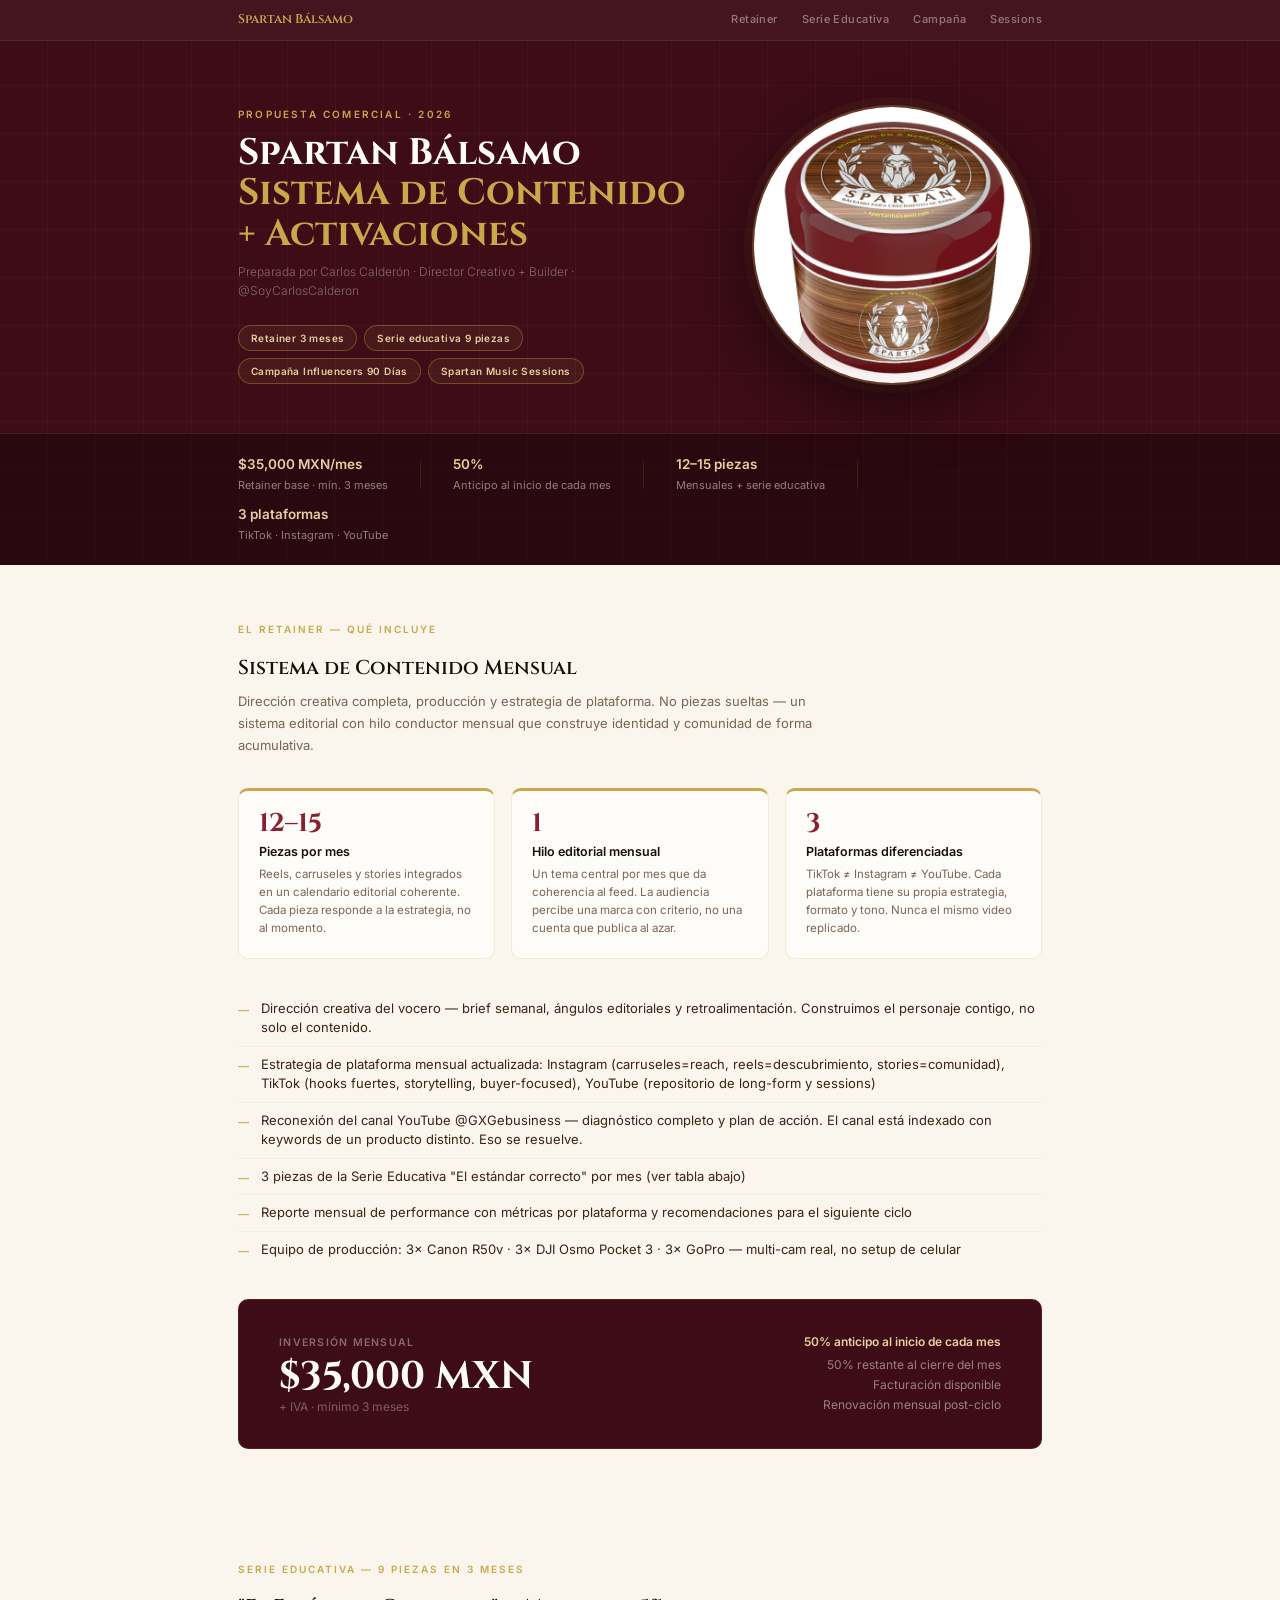
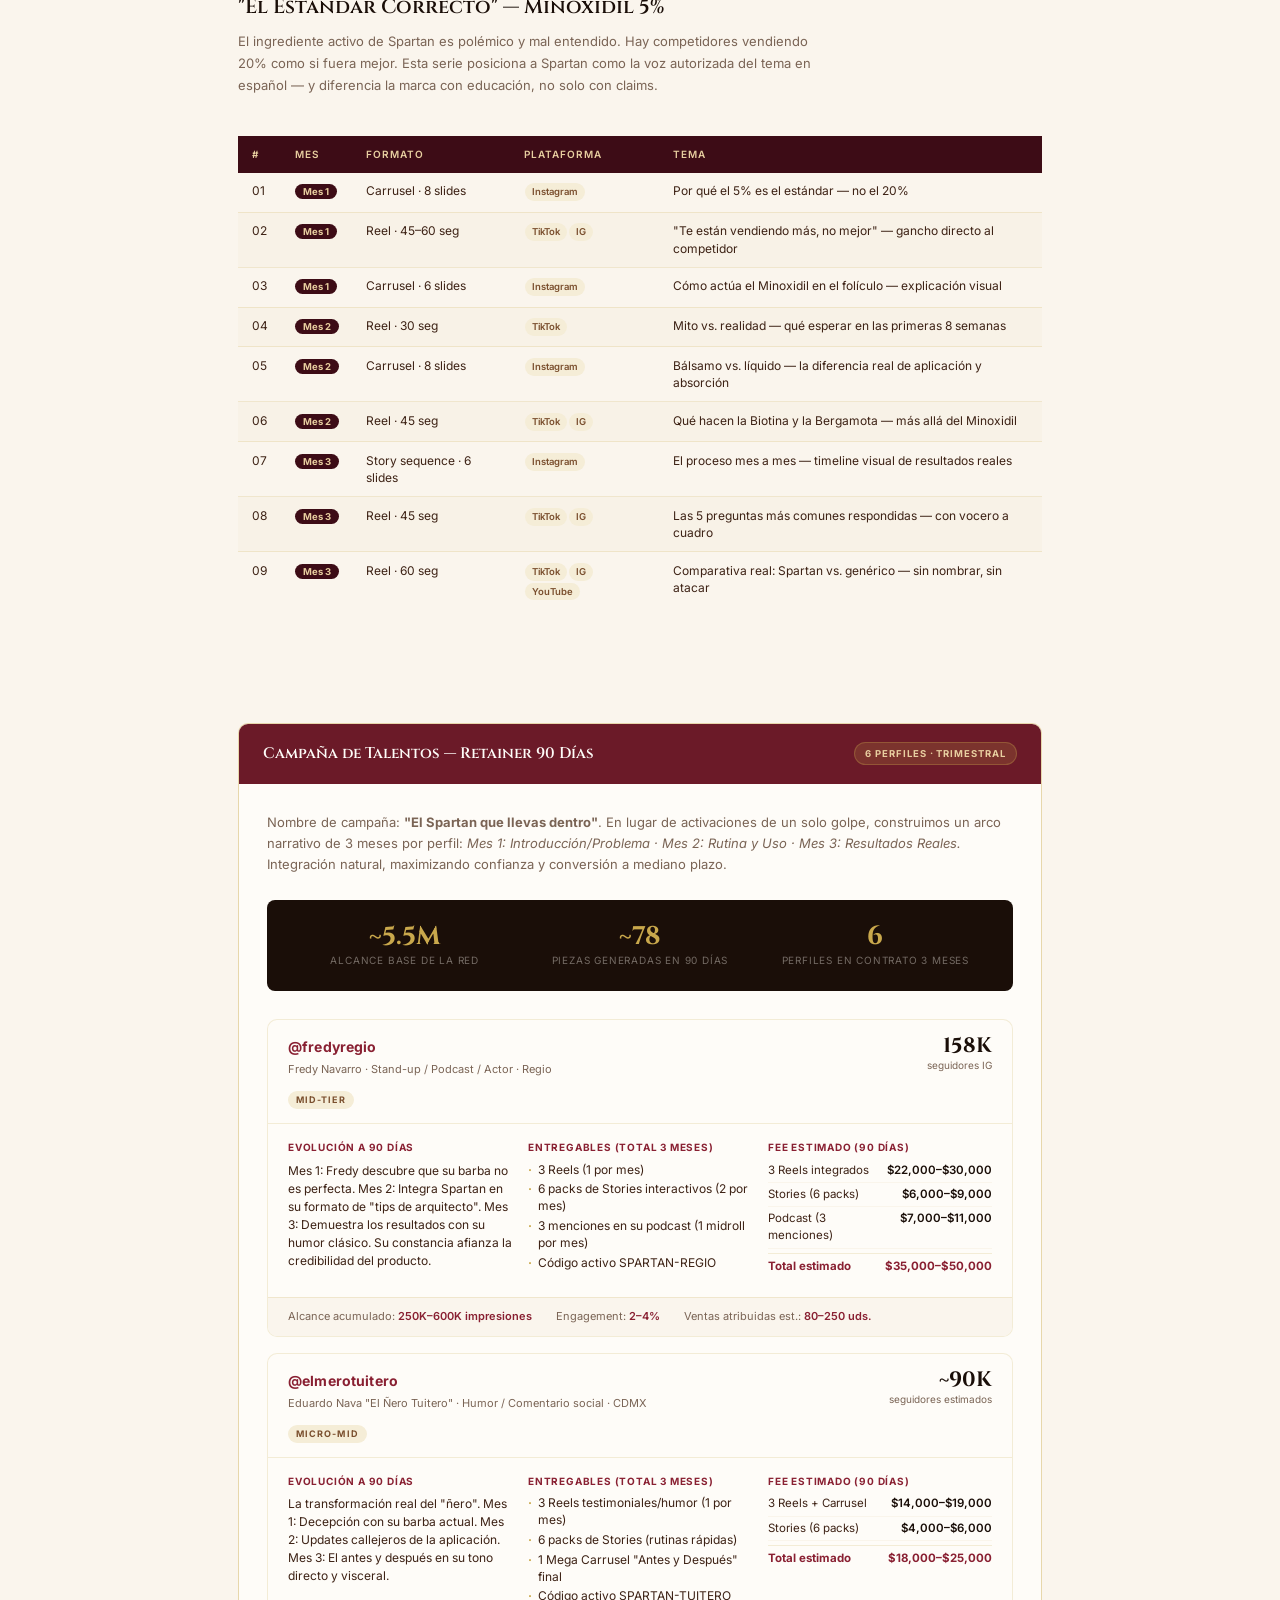
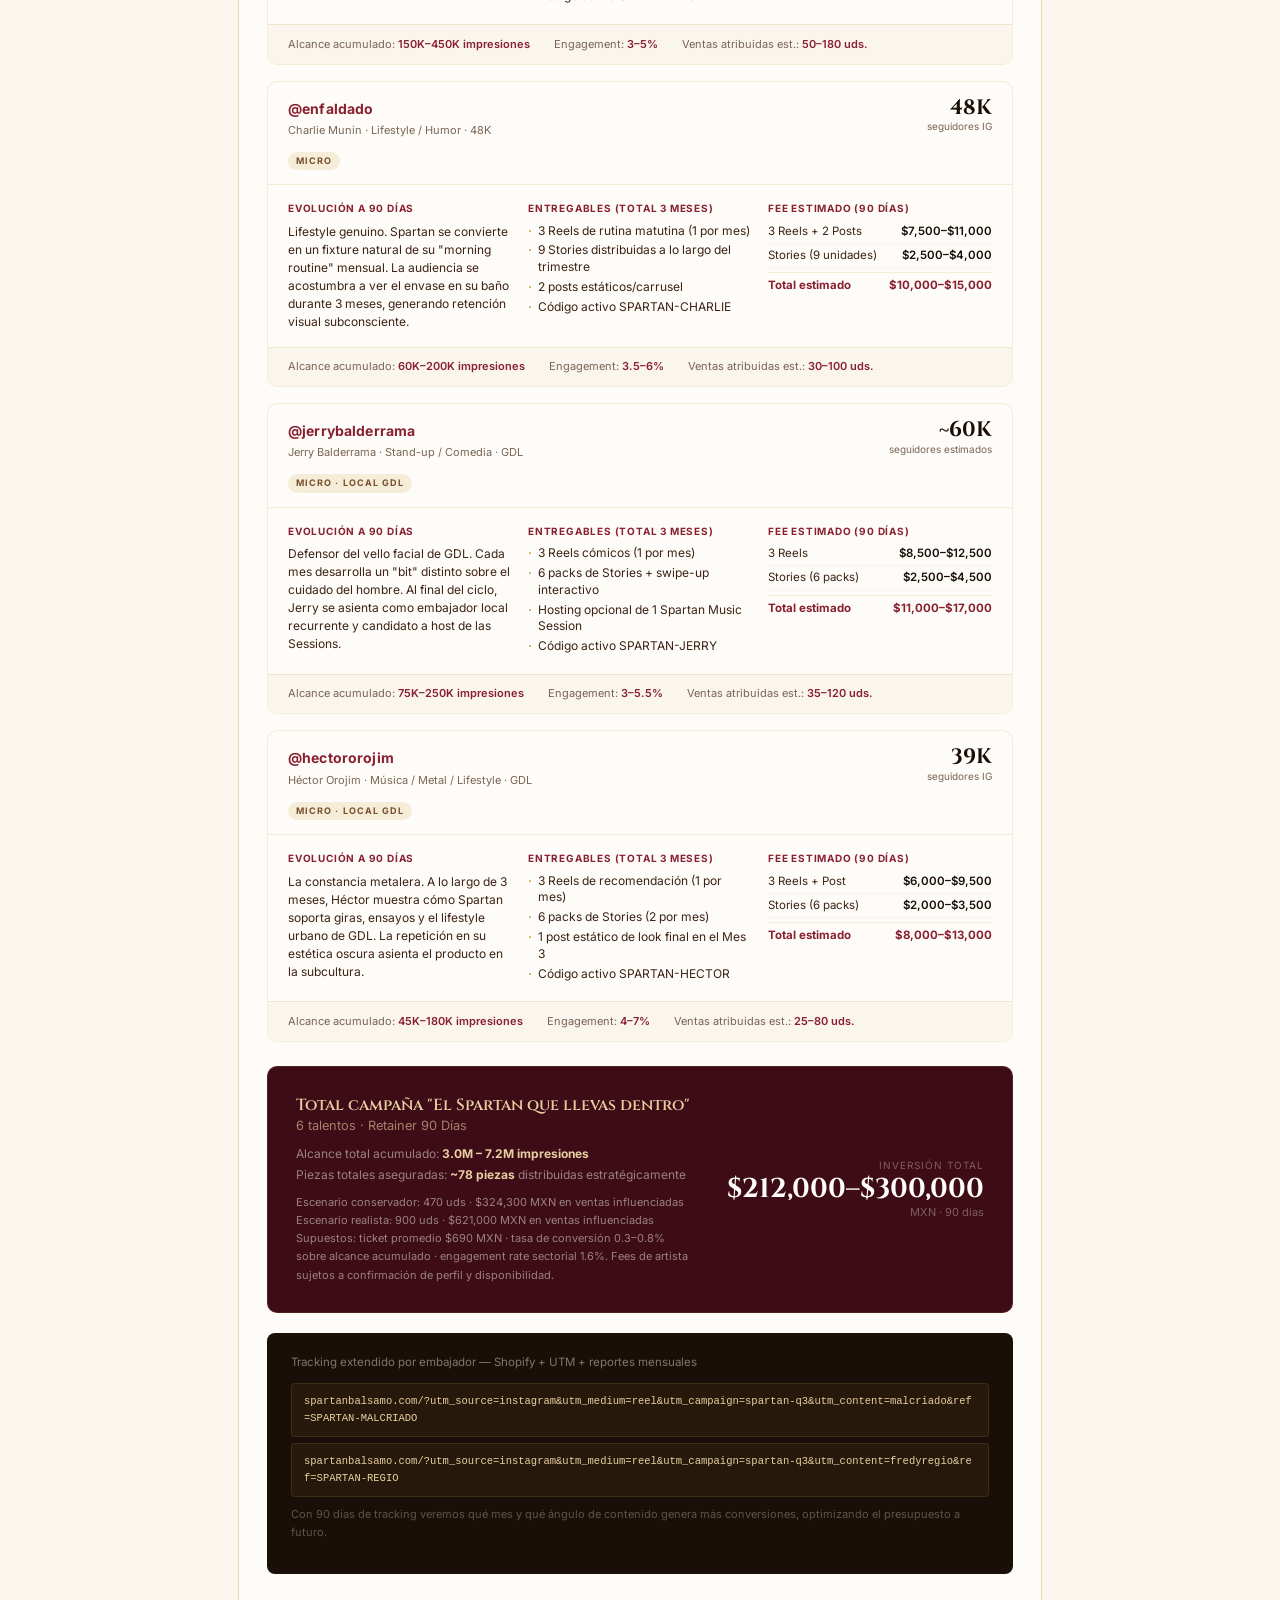
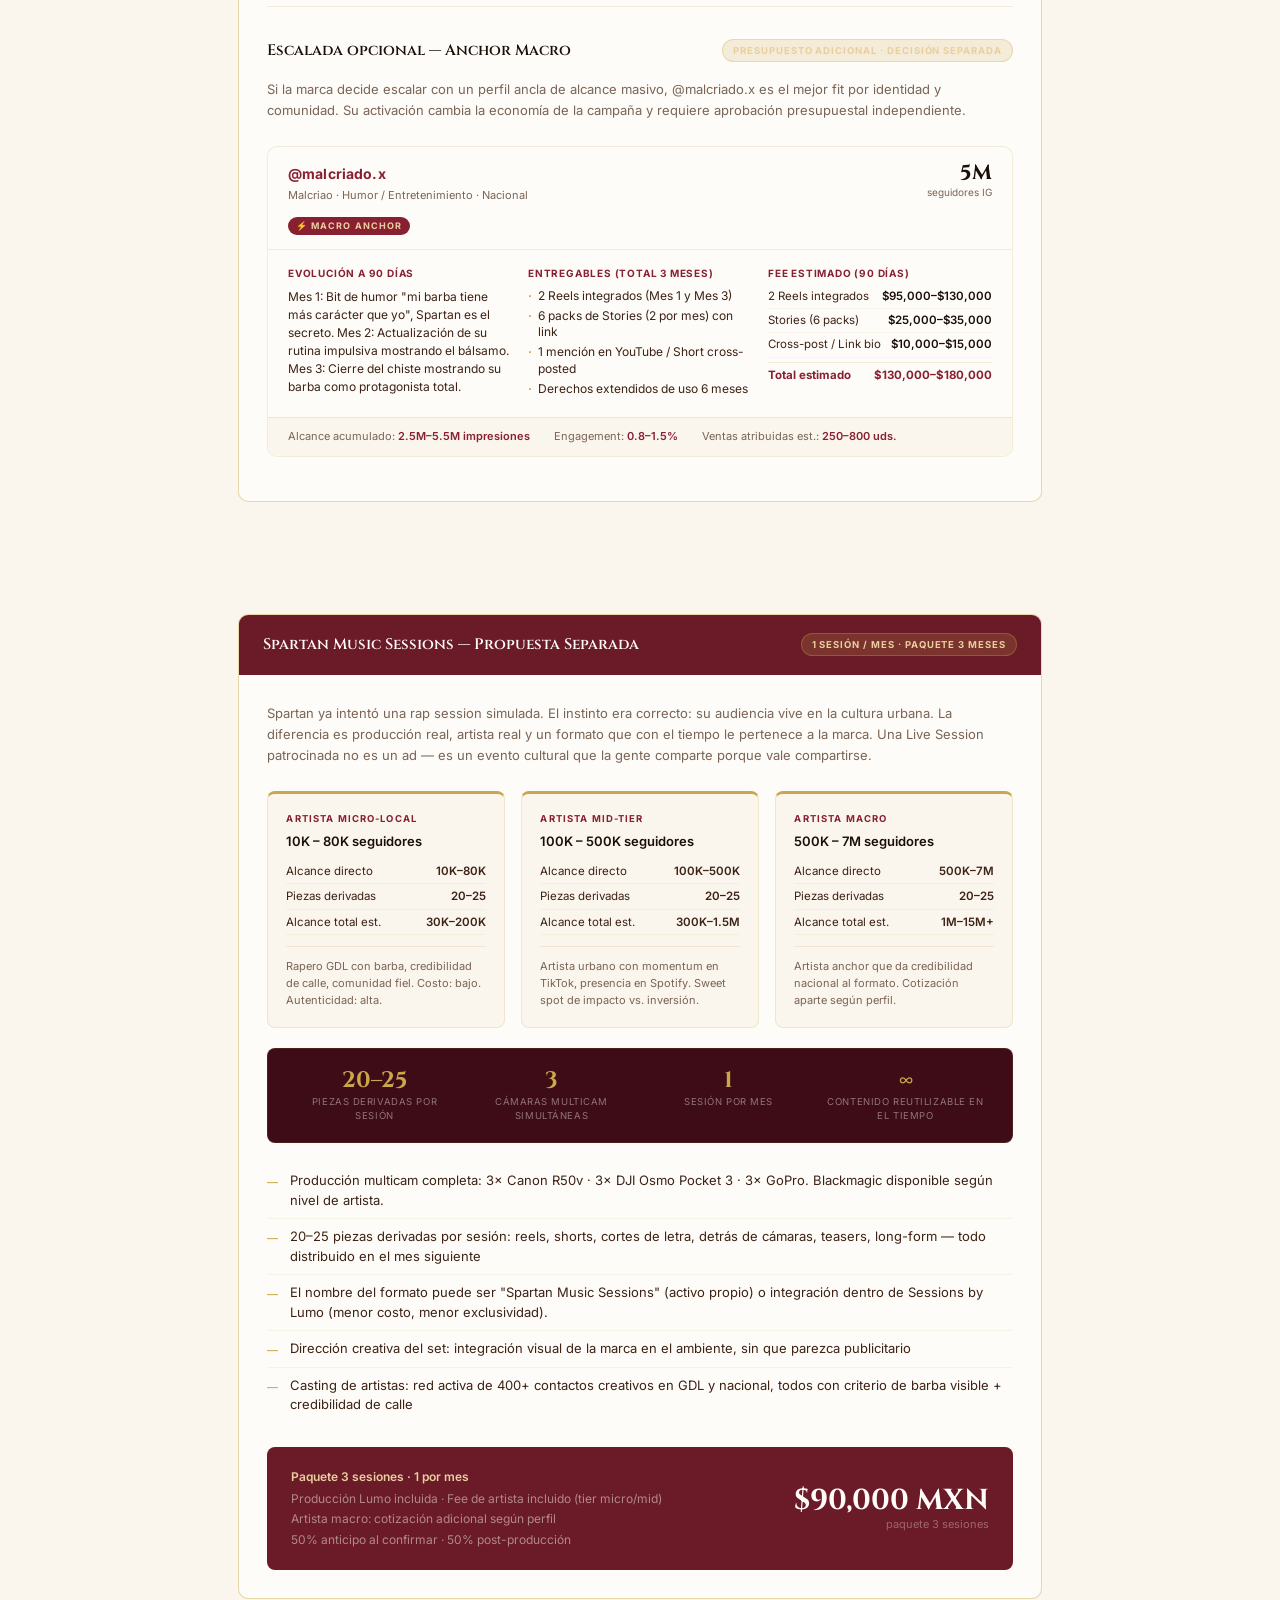
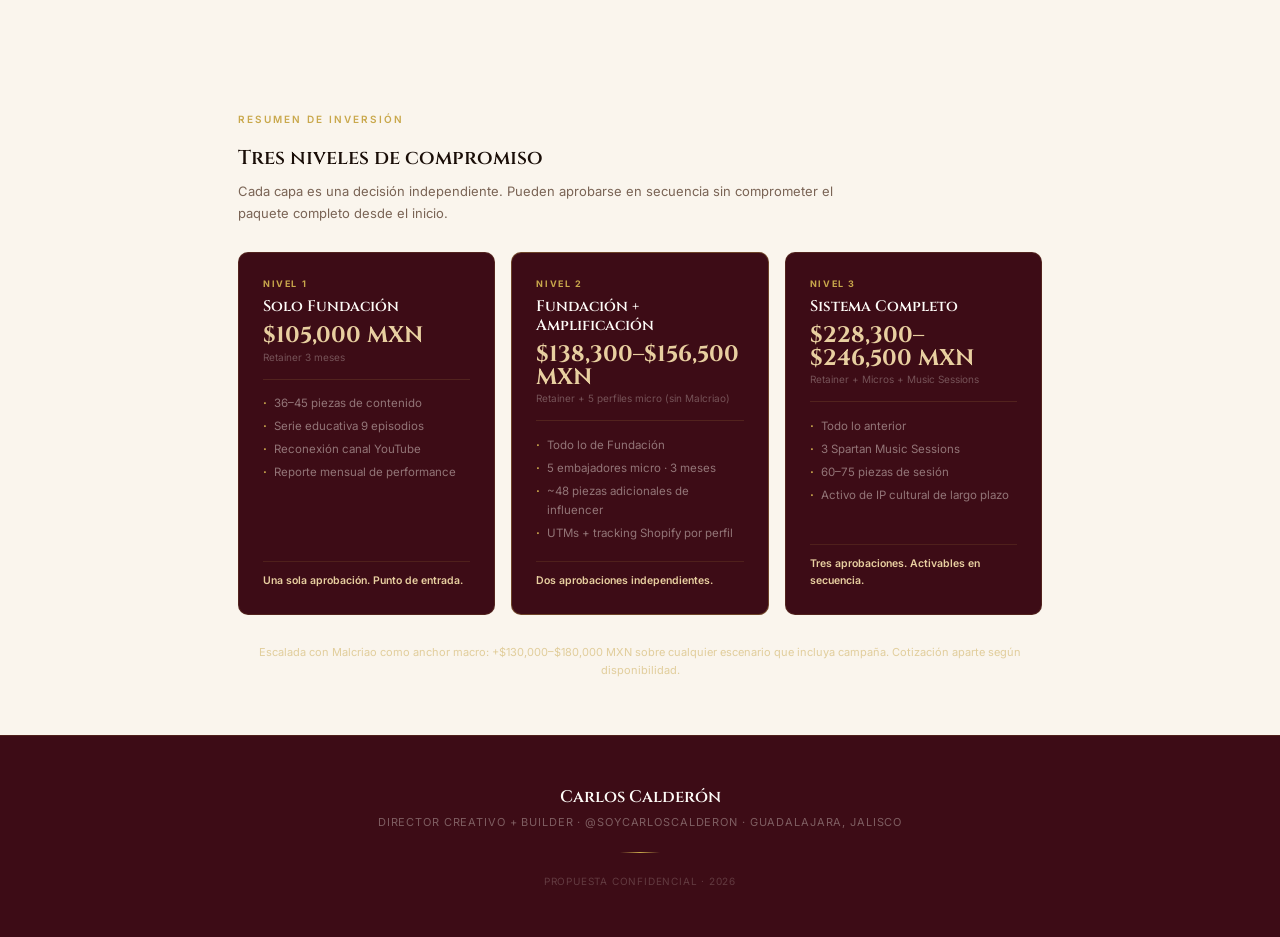
==== commit 09e87a39: "3 cambios quirurgicos en propuesta Spartan desplegada - Malcriao separado del roster principal a sub" ====
--- a/index.html
+++ b/index.html
@@ -158,6 +158,217 @@
       <div class="talent-card">
         <div class="tc-header">
           <div>
+            <div class="tc-handle">@fredyregio</div>
+            <div class="tc-name">Fredy Navarro · Stand-up / Podcast / Actor · Regio</div>
+            <span class="tc-tier">Mid-tier</span>
+          </div>
+          <div class="tc-seg"><div class="tc-seg-num">158K</div><div class="tc-seg-label">seguidores IG</div></div>
+        </div>
+        <div class="tc-body">
+          <div class="tc-concept">
+            <strong>Evolución a 90 Días</strong>
+            Mes 1: Fredy descubre que su barba no es perfecta. Mes 2: Integra Spartan en su formato de "tips de arquitecto". Mes 3: Demuestra los resultados con su humor clásico. Su constancia afianza la credibilidad del producto.
+          </div>
+          <div class="tc-entregables">
+            <strong>Entregables (Total 3 Meses)</strong>
+            <div class="tc-e-item">3 Reels (1 por mes)</div>
+            <div class="tc-e-item">6 packs de Stories interactivos (2 por mes)</div>
+            <div class="tc-e-item">3 menciones en su podcast (1 midroll por mes)</div>
+            <div class="tc-e-item">Código activo SPARTAN-REGIO</div>
+          </div>
+          <div class="tc-fees">
+            <strong>Fee estimado (90 días)</strong>
+            <div class="tc-fee-line"><span>3 Reels integrados</span><span>$22,000–$30,000</span></div>
+            <div class="tc-fee-line"><span>Stories (6 packs)</span><span>$6,000–$9,000</span></div>
+            <div class="tc-fee-line"><span>Podcast (3 menciones)</span><span>$7,000–$11,000</span></div>
+            <div class="tc-fee-line total"><span>Total estimado</span><span>$35,000–$50,000</span></div>
+          </div>
+        </div>
+        <div class="tc-kpi">
+          <span class="kpi-item">Alcance acumulado: <strong>250K–600K impresiones</strong></span>
+          <span class="kpi-item">Engagement: <strong>2–4%</strong></span>
+          <span class="kpi-item">Ventas atribuidas est.: <strong>80–250 uds.</strong></span>
+        </div>
+      </div>
+
+      <div class="talent-card">
+        <div class="tc-header">
+          <div>
+            <div class="tc-handle">@elmerotuitero</div>
+            <div class="tc-name">Eduardo Nava "El Ñero Tuitero" · Humor / Comentario social · CDMX</div>
+            <span class="tc-tier">Micro-Mid</span>
+          </div>
+          <div class="tc-seg"><div class="tc-seg-num">~90K</div><div class="tc-seg-label">seguidores estimados</div></div>
+        </div>
+        <div class="tc-body">
+          <div class="tc-concept">
+            <strong>Evolución a 90 Días</strong>
+            La transformación real del "ñero". Mes 1: Decepción con su barba actual. Mes 2: Updates callejeros de la aplicación. Mes 3: El antes y después en su tono directo y visceral.
+          </div>
+          <div class="tc-entregables">
+            <strong>Entregables (Total 3 Meses)</strong>
+            <div class="tc-e-item">3 Reels testimoniales/humor (1 por mes)</div>
+            <div class="tc-e-item">6 packs de Stories (rutinas rápidas)</div>
+            <div class="tc-e-item">1 Mega Carrusel "Antes y Después" final</div>
+            <div class="tc-e-item">Código activo SPARTAN-TUITERO</div>
+          </div>
+          <div class="tc-fees">
+            <strong>Fee estimado (90 días)</strong>
+            <div class="tc-fee-line"><span>3 Reels + Carrusel</span><span>$14,000–$19,000</span></div>
+            <div class="tc-fee-line"><span>Stories (6 packs)</span><span>$4,000–$6,000</span></div>
+            <div class="tc-fee-line total"><span>Total estimado</span><span>$18,000–$25,000</span></div>
+          </div>
+        </div>
+        <div class="tc-kpi">
+          <span class="kpi-item">Alcance acumulado: <strong>150K–450K impresiones</strong></span>
+          <span class="kpi-item">Engagement: <strong>3–5%</strong></span>
+          <span class="kpi-item">Ventas atribuidas est.: <strong>50–180 uds.</strong></span>
+        </div>
+      </div>
+
+      <div class="talent-card">
+        <div class="tc-header">
+          <div>
+            <div class="tc-handle">@enfaldado</div>
+            <div class="tc-name">Charlie Munin · Lifestyle / Humor · 48K</div>
+            <span class="tc-tier">Micro</span>
+          </div>
+          <div class="tc-seg"><div class="tc-seg-num">48K</div><div class="tc-seg-label">seguidores IG</div></div>
+        </div>
+        <div class="tc-body">
+          <div class="tc-concept">
+            <strong>Evolución a 90 Días</strong>
+            Lifestyle genuino. Spartan se convierte en un fixture natural de su "morning routine" mensual. La audiencia se acostumbra a ver el envase en su baño durante 3 meses, generando retención visual subconsciente.
+          </div>
+          <div class="tc-entregables">
+            <strong>Entregables (Total 3 Meses)</strong>
+            <div class="tc-e-item">3 Reels de rutina matutina (1 por mes)</div>
+            <div class="tc-e-item">9 Stories distribuidas a lo largo del trimestre</div>
+            <div class="tc-e-item">2 posts estáticos/carrusel</div>
+            <div class="tc-e-item">Código activo SPARTAN-CHARLIE</div>
+          </div>
+          <div class="tc-fees">
+            <strong>Fee estimado (90 días)</strong>
+            <div class="tc-fee-line"><span>3 Reels + 2 Posts</span><span>$7,500–$11,000</span></div>
+            <div class="tc-fee-line"><span>Stories (9 unidades)</span><span>$2,500–$4,000</span></div>
+            <div class="tc-fee-line total"><span>Total estimado</span><span>$10,000–$15,000</span></div>
+          </div>
+        </div>
+        <div class="tc-kpi">
+          <span class="kpi-item">Alcance acumulado: <strong>60K–200K impresiones</strong></span>
+          <span class="kpi-item">Engagement: <strong>3.5–6%</strong></span>
+          <span class="kpi-item">Ventas atribuidas est.: <strong>30–100 uds.</strong></span>
+        </div>
+      </div>
+
+      <div class="talent-card">
+        <div class="tc-header">
+          <div>
+            <div class="tc-handle">@jerrybalderrama</div>
+            <div class="tc-name">Jerry Balderrama · Stand-up / Comedia · GDL</div>
+            <span class="tc-tier">Micro · Local GDL</span>
+          </div>
+          <div class="tc-seg"><div class="tc-seg-num">~60K</div><div class="tc-seg-label">seguidores estimados</div></div>
+        </div>
+        <div class="tc-body">
+          <div class="tc-concept">
+            <strong>Evolución a 90 Días</strong>
+            Defensor del vello facial de GDL. Cada mes desarrolla un "bit" distinto sobre el cuidado del hombre. Al final del ciclo, Jerry se asienta como embajador local recurrente y candidato a host de las Sessions.
+          </div>
+          <div class="tc-entregables">
+            <strong>Entregables (Total 3 Meses)</strong>
+            <div class="tc-e-item">3 Reels cómicos (1 por mes)</div>
+            <div class="tc-e-item">6 packs de Stories + swipe-up interactivo</div>
+            <div class="tc-e-item">Hosting opcional de 1 Spartan Music Session</div>
+            <div class="tc-e-item">Código activo SPARTAN-JERRY</div>
+          </div>
+          <div class="tc-fees">
+            <strong>Fee estimado (90 días)</strong>
+            <div class="tc-fee-line"><span>3 Reels</span><span>$8,500–$12,500</span></div>
+            <div class="tc-fee-line"><span>Stories (6 packs)</span><span>$2,500–$4,500</span></div>
+            <div class="tc-fee-line total"><span>Total estimado</span><span>$11,000–$17,000</span></div>
+          </div>
+        </div>
+        <div class="tc-kpi">
+          <span class="kpi-item">Alcance acumulado: <strong>75K–250K impresiones</strong></span>
+          <span class="kpi-item">Engagement: <strong>3–5.5%</strong></span>
+          <span class="kpi-item">Ventas atribuidas est.: <strong>35–120 uds.</strong></span>
+        </div>
+      </div>
+
+      <div class="talent-card">
+        <div class="tc-header">
+          <div>
+            <div class="tc-handle">@hectororojim</div>
+            <div class="tc-name">Héctor Orojim · Música / Metal / Lifestyle · GDL</div>
+            <span class="tc-tier">Micro · Local GDL</span>
+          </div>
+          <div class="tc-seg"><div class="tc-seg-num">39K</div><div class="tc-seg-label">seguidores IG</div></div>
+        </div>
+        <div class="tc-body">
+          <div class="tc-concept">
+            <strong>Evolución a 90 Días</strong>
+            La constancia metalera. A lo largo de 3 meses, Héctor muestra cómo Spartan soporta giras, ensayos y el lifestyle urbano de GDL. La repetición en su estética oscura asienta el producto en la subcultura.
+          </div>
+          <div class="tc-entregables">
+            <strong>Entregables (Total 3 Meses)</strong>
+            <div class="tc-e-item">3 Reels de recomendación (1 por mes)</div>
+            <div class="tc-e-item">6 packs de Stories (2 por mes)</div>
+            <div class="tc-e-item">1 post estático de look final en el Mes 3</div>
+            <div class="tc-e-item">Código activo SPARTAN-HECTOR</div>
+          </div>
+          <div class="tc-fees">
+            <strong>Fee estimado (90 días)</strong>
+            <div class="tc-fee-line"><span>3 Reels + Post</span><span>$6,000–$9,500</span></div>
+            <div class="tc-fee-line"><span>Stories (6 packs)</span><span>$2,000–$3,500</span></div>
+            <div class="tc-fee-line total"><span>Total estimado</span><span>$8,000–$13,000</span></div>
+          </div>
+        </div>
+        <div class="tc-kpi">
+          <span class="kpi-item">Alcance acumulado: <strong>45K–180K impresiones</strong></span>
+          <span class="kpi-item">Engagement: <strong>4–7%</strong></span>
+          <span class="kpi-item">Ventas atribuidas est.: <strong>25–80 uds.</strong></span>
+        </div>
+      </div>
+
+      <!-- Total campaña -->
+      <div class="camp-total">
+        <div class="ct-left">
+          <div class="ct-title">Total campaña "El Spartan que llevas dentro"<br><span style="font-family:'Inter',sans-serif;font-size:.8rem;font-weight:400;opacity:.6">6 talentos · Retainer 90 Días</span></div>
+          <div class="ct-desc">
+            Alcance total acumulado: <strong style="color:var(--gold-l)">3.0M – 7.2M impresiones</strong><br>
+            Piezas totales aseguradas: <strong style="color:var(--gold-l)">~78 piezas</strong> distribuidas estratégicamente<br>
+            <span style="font-size:11px;color:rgba(250,245,237,.5);line-height:1.65;display:block;margin-top:.5rem">Escenario conservador: 470 uds · $324,300 MXN en ventas influenciadas<br>
+            Escenario realista: 900 uds · $621,000 MXN en ventas influenciadas<br>
+            Supuestos: ticket promedio $690 MXN · tasa de conversión 0.3–0.8% sobre alcance acumulado · engagement rate sectorial 1.6%. Fees de artista sujetos a confirmación de perfil y disponibilidad.</span>
+          </div>
+        </div>
+        <div class="ct-right">
+          <div class="ct-price-label">Inversión Total</div>
+          <div class="ct-price">$212,000–$300,000</div>
+          <div class="ct-price-sub">MXN · 90 días</div>
+        </div>
+      </div>
+
+      <!-- UTM -->
+      <div class="utm-block">
+        <p>Tracking extendido por embajador — Shopify + UTM + reportes mensuales</p>
+        <code class="utm-code">spartanbalsamo.com/?utm_source=instagram&utm_medium=reel&utm_campaign=spartan-q3&utm_content=malcriado&ref=SPARTAN-MALCRIADO</code>
+        <code class="utm-code">spartanbalsamo.com/?utm_source=instagram&utm_medium=reel&utm_campaign=spartan-q3&utm_content=fredyregio&ref=SPARTAN-REGIO</code>
+        <p style="font-size:11px;color:rgba(250,245,237,.3);margin-top:.6rem">Con 90 días de tracking veremos qué mes y qué ángulo de contenido genera más conversiones, optimizando el presupuesto a futuro.</p>
+      </div>
+
+      <!-- MALCRIAO — ESCALADA OPCIONAL -->
+      <div style="border-top:1px solid rgba(201,168,76,.2);margin:2rem 0"></div>
+      <div style="display:flex;align-items:center;justify-content:space-between;gap:1rem;flex-wrap:wrap;margin-bottom:1rem">
+        <span style="font-family:'Cinzel',serif;font-size:.95rem;font-weight:600;color:var(--ink)">Escalada opcional — Anchor Macro</span>
+        <span class="mod-flag">Presupuesto adicional · Decisión separada</span>
+      </div>
+      <p class="mod-intro">Si la marca decide escalar con un perfil ancla de alcance masivo, @malcriado.x es el mejor fit por identidad y comunidad. Su activación cambia la economía de la campaña y requiere aprobación presupuestal independiente.</p>
+
+      <div class="talent-card">
+        <div class="tc-header">
+          <div>
             <div class="tc-handle">@malcriado.x</div>
             <div class="tc-name">Malcriao · Humor / Entretenimiento · Nacional</div>
             <span class="tc-tier anchor">⚡ Macro Anchor</span>
@@ -191,207 +402,6 @@
         </div>
       </div>
 
-      <div class="talent-card">
-        <div class="tc-header">
-          <div>
-            <div class="tc-handle">@fredyregio</div>
-            <div class="tc-name">Fredy Navarro · Stand-up / Podcast / Actor · Regio</div>
-            <span class="tc-tier">Mid-tier</span>
-          </div>
-          <div class="tc-seg"><div class="tc-seg-num">158K</div><div class="tc-seg-label">seguidores IG</div></div>
-        </div>
-        <div class="tc-body">
-          <div class="tc-concept">
-            <strong>Evolución a 90 Días</strong>
-            Mes 1: Fredy descubre que su barba no es perfecta. Mes 2: Integra Spartan en su formato de "tips de arquitecto". Mes 3: Demuestra los resultados con su humor clásico. Su constancia afianza la credibilidad del producto.
-          </div>
-          <div class="tc-entregables">
-            <strong>Entregables (Total 3 Meses)</strong>
-            <div class="tc-e-item">3 Reels (1 por mes)</div>
-            <div class="tc-e-item">6 packs de Stories interactivos (2 por mes)</div>
-            <div class="tc-e-item">3 menciones en su podcast (1 midroll por mes)</div>
-            <div class="tc-e-item">Código activo SPARTAN-REGIO</div>
-          </div>
-          <div class="tc-fees">
-            <strong>Fee estimado (90 días)</strong>
-            <div class="tc-fee-line"><span>3 Reels integrados</span><span>$22,000–$30,000</span></div>
-            <div class="tc-fee-line"><span>Stories (6 packs)</span><span>$6,000–$9,000</span></div>
-            <div class="tc-fee-line"><span>Podcast (3 menciones)</span><span>$7,000–$11,000</span></div>
-            <div class="tc-fee-line total"><span>Total estimado</span><span>$35,000–$50,000</span></div>
-          </div>
-        </div>
-        <div class="tc-kpi">
-          <span class="kpi-item">Alcance acumulado: <strong>250K–600K impresiones</strong></span>
-          <span class="kpi-item">Engagement: <strong>2–4%</strong></span>
-          <span class="kpi-item">Ventas atribuidas est.: <strong>80–250 uds.</strong></span>
-        </div>
-      </div>
-
-      <div class="talent-card">
-        <div class="tc-header">
-          <div>
-            <div class="tc-handle">@elmerotuitero</div>
-            <div class="tc-name">Eduardo Nava "El Ñero Tuitero" · Humor / Comentario social · CDMX</div>
-            <span class="tc-tier">Micro-Mid</span>
-          </div>
-          <div class="tc-seg"><div class="tc-seg-num">~90K</div><div class="tc-seg-label">seguidores estimados</div></div>
-        </div>
-        <div class="tc-body">
-          <div class="tc-concept">
-            <strong>Evolución a 90 Días</strong>
-            La transformación real del "ñero". Mes 1: Decepción con su barba actual. Mes 2: Updates callejeros de la aplicación. Mes 3: El antes y después en su tono directo y visceral.
-          </div>
-          <div class="tc-entregables">
-            <strong>Entregables (Total 3 Meses)</strong>
-            <div class="tc-e-item">3 Reels testimoniales/humor (1 por mes)</div>
-            <div class="tc-e-item">6 packs de Stories (rutinas rápidas)</div>
-            <div class="tc-e-item">1 Mega Carrusel "Antes y Después" final</div>
-            <div class="tc-e-item">Código activo SPARTAN-TUITERO</div>
-          </div>
-          <div class="tc-fees">
-            <strong>Fee estimado (90 días)</strong>
-            <div class="tc-fee-line"><span>3 Reels + Carrusel</span><span>$14,000–$19,000</span></div>
-            <div class="tc-fee-line"><span>Stories (6 packs)</span><span>$4,000–$6,000</span></div>
-            <div class="tc-fee-line total"><span>Total estimado</span><span>$18,000–$25,000</span></div>
-          </div>
-        </div>
-        <div class="tc-kpi">
-          <span class="kpi-item">Alcance acumulado: <strong>150K–450K impresiones</strong></span>
-          <span class="kpi-item">Engagement: <strong>3–5%</strong></span>
-          <span class="kpi-item">Ventas atribuidas est.: <strong>50–180 uds.</strong></span>
-        </div>
-      </div>
-
-      <div class="talent-card">
-        <div class="tc-header">
-          <div>
-            <div class="tc-handle">@enfaldado</div>
-            <div class="tc-name">Charlie Munin · Lifestyle / Humor · 48K</div>
-            <span class="tc-tier">Micro</span>
-          </div>
-          <div class="tc-seg"><div class="tc-seg-num">48K</div><div class="tc-seg-label">seguidores IG</div></div>
-        </div>
-        <div class="tc-body">
-          <div class="tc-concept">
-            <strong>Evolución a 90 Días</strong>
-            Lifestyle genuino. Spartan se convierte en un fixture natural de su "morning routine" mensual. La audiencia se acostumbra a ver el envase en su baño durante 3 meses, generando retención visual subconsciente.
-          </div>
-          <div class="tc-entregables">
-            <strong>Entregables (Total 3 Meses)</strong>
-            <div class="tc-e-item">3 Reels de rutina matutina (1 por mes)</div>
-            <div class="tc-e-item">9 Stories distribuidas a lo largo del trimestre</div>
-            <div class="tc-e-item">2 posts estáticos/carrusel</div>
-            <div class="tc-e-item">Código activo SPARTAN-CHARLIE</div>
-          </div>
-          <div class="tc-fees">
-            <strong>Fee estimado (90 días)</strong>
-            <div class="tc-fee-line"><span>3 Reels + 2 Posts</span><span>$7,500–$11,000</span></div>
-            <div class="tc-fee-line"><span>Stories (9 unidades)</span><span>$2,500–$4,000</span></div>
-            <div class="tc-fee-line total"><span>Total estimado</span><span>$10,000–$15,000</span></div>
-          </div>
-        </div>
-        <div class="tc-kpi">
-          <span class="kpi-item">Alcance acumulado: <strong>60K–200K impresiones</strong></span>
-          <span class="kpi-item">Engagement: <strong>3.5–6%</strong></span>
-          <span class="kpi-item">Ventas atribuidas est.: <strong>30–100 uds.</strong></span>
-        </div>
-      </div>
-
-      <div class="talent-card">
-        <div class="tc-header">
-          <div>
-            <div class="tc-handle">@jerrybalderrama</div>
-            <div class="tc-name">Jerry Balderrama · Stand-up / Comedia · GDL</div>
-            <span class="tc-tier">Micro · Local GDL</span>
-          </div>
-          <div class="tc-seg"><div class="tc-seg-num">~60K</div><div class="tc-seg-label">seguidores estimados</div></div>
-        </div>
-        <div class="tc-body">
-          <div class="tc-concept">
-            <strong>Evolución a 90 Días</strong>
-            Defensor del vello facial de GDL. Cada mes desarrolla un "bit" distinto sobre el cuidado del hombre. Al final del ciclo, Jerry se asienta como embajador local recurrente y candidato a host de las Sessions.
-          </div>
-          <div class="tc-entregables">
-            <strong>Entregables (Total 3 Meses)</strong>
-            <div class="tc-e-item">3 Reels cómicos (1 por mes)</div>
-            <div class="tc-e-item">6 packs de Stories + swipe-up interactivo</div>
-            <div class="tc-e-item">Hosting opcional de 1 Spartan Music Session</div>
-            <div class="tc-e-item">Código activo SPARTAN-JERRY</div>
-          </div>
-          <div class="tc-fees">
-            <strong>Fee estimado (90 días)</strong>
-            <div class="tc-fee-line"><span>3 Reels</span><span>$8,500–$12,500</span></div>
-            <div class="tc-fee-line"><span>Stories (6 packs)</span><span>$2,500–$4,500</span></div>
-            <div class="tc-fee-line total"><span>Total estimado</span><span>$11,000–$17,000</span></div>
-          </div>
-        </div>
-        <div class="tc-kpi">
-          <span class="kpi-item">Alcance acumulado: <strong>75K–250K impresiones</strong></span>
-          <span class="kpi-item">Engagement: <strong>3–5.5%</strong></span>
-          <span class="kpi-item">Ventas atribuidas est.: <strong>35–120 uds.</strong></span>
-        </div>
-      </div>
-
-      <div class="talent-card">
-        <div class="tc-header">
-          <div>
-            <div class="tc-handle">@hectororojim</div>
-            <div class="tc-name">Héctor Orojim · Música / Metal / Lifestyle · GDL</div>
-            <span class="tc-tier">Micro · Local GDL</span>
-          </div>
-          <div class="tc-seg"><div class="tc-seg-num">39K</div><div class="tc-seg-label">seguidores IG</div></div>
-        </div>
-        <div class="tc-body">
-          <div class="tc-concept">
-            <strong>Evolución a 90 Días</strong>
-            La constancia metalera. A lo largo de 3 meses, Héctor muestra cómo Spartan soporta giras, ensayos y el lifestyle urbano de GDL. La repetición en su estética oscura asienta el producto en la subcultura.
-          </div>
-          <div class="tc-entregables">
-            <strong>Entregables (Total 3 Meses)</strong>
-            <div class="tc-e-item">3 Reels de recomendación (1 por mes)</div>
-            <div class="tc-e-item">6 packs de Stories (2 por mes)</div>
-            <div class="tc-e-item">1 post estático de look final en el Mes 3</div>
-            <div class="tc-e-item">Código activo SPARTAN-HECTOR</div>
-          </div>
-          <div class="tc-fees">
-            <strong>Fee estimado (90 días)</strong>
-            <div class="tc-fee-line"><span>3 Reels + Post</span><span>$6,000–$9,500</span></div>
-            <div class="tc-fee-line"><span>Stories (6 packs)</span><span>$2,000–$3,500</span></div>
-            <div class="tc-fee-line total"><span>Total estimado</span><span>$8,000–$13,000</span></div>
-          </div>
-        </div>
-        <div class="tc-kpi">
-          <span class="kpi-item">Alcance acumulado: <strong>45K–180K impresiones</strong></span>
-          <span class="kpi-item">Engagement: <strong>4–7%</strong></span>
-          <span class="kpi-item">Ventas atribuidas est.: <strong>25–80 uds.</strong></span>
-        </div>
-      </div>
-
-      <!-- Total campaña -->
-      <div class="camp-total">
-        <div class="ct-left">
-          <div class="ct-title">Total campaña "El Spartan que llevas dentro"<br><span style="font-family:'Inter',sans-serif;font-size:.8rem;font-weight:400;opacity:.6">6 talentos · Retainer 90 Días</span></div>
-          <div class="ct-desc">
-            Alcance total acumulado: <strong style="color:var(--gold-l)">3.0M – 7.2M impresiones</strong><br>
-            Ventas atribuidas trimestrales: <strong style="color:var(--gold-l)">470 – 1,530 unidades</strong> · ROI proyectado $324K–$1.05M MXN<br>
-            Piezas totales aseguradas: <strong style="color:var(--gold-l)">~78 piezas</strong> distribuidas estratégicamente<br>
-            <span style="font-size:11px;opacity:.4;margin-top:.4rem;display:block">Fees negociables por volumen. Simulación basada en engagement rates actuales.</span>
-          </div>
-        </div>
-        <div class="ct-right">
-          <div class="ct-price-label">Inversión Total</div>
-          <div class="ct-price">$212,000–$300,000</div>
-          <div class="ct-price-sub">MXN · 90 días</div>
-        </div>
-      </div>
-
-      <!-- UTM -->
-      <div class="utm-block">
-        <p>Tracking extendido por embajador — Shopify + UTM + reportes mensuales</p>
-        <code class="utm-code">spartanbalsamo.com/?utm_source=instagram&utm_medium=reel&utm_campaign=spartan-q3&utm_content=malcriado&ref=SPARTAN-MALCRIADO</code>
-        <code class="utm-code">spartanbalsamo.com/?utm_source=instagram&utm_medium=reel&utm_campaign=spartan-q3&utm_content=fredyregio&ref=SPARTAN-REGIO</code>
-        <p style="font-size:11px;color:rgba(250,245,237,.3);margin-top:.6rem">Con 90 días de tracking veremos qué mes y qué ángulo de contenido genera más conversiones, optimizando el presupuesto a futuro.</p>
-      </div>
     </div>
   </div>
 </section>
@@ -466,6 +476,77 @@
 </section>
 </div>
 
+<style>
+  .inv-grid { display:grid; grid-template-columns:repeat(3,1fr); gap:1rem; margin:1.75rem 0 1rem; }
+  .inv-col { background:var(--bg-d); border:1px solid rgba(201,168,76,.15); border-radius:var(--radius); padding:1.5rem; display:flex; flex-direction:column; }
+  .inv-tier { font-size:9px; font-weight:700; letter-spacing:.18em; text-transform:uppercase; color:var(--gold); margin-bottom:.35rem; }
+  .inv-name { font-family:'Cinzel',serif; font-size:.95rem; font-weight:600; color:var(--white); line-height:1.25; margin-bottom:.5rem; }
+  .inv-total { font-family:'Cinzel',serif; font-size:1.4rem; font-weight:700; color:var(--gold-l); line-height:1; }
+  .inv-total-sub { font-size:10px; color:rgba(250,245,237,.3); margin-top:2px; margin-bottom:.9rem; }
+  .inv-rule { height:1px; background:rgba(201,168,76,.15); margin-bottom:.9rem; }
+  .inv-includes { font-size:11.5px; color:rgba(250,245,237,.45); line-height:1.65; flex:1; }
+  .inv-item { display:flex; gap:7px; margin-bottom:4px; }
+  .inv-item::before { content:'·'; color:var(--gold); font-weight:700; flex-shrink:0; }
+  .inv-decision { font-size:10.5px; font-weight:600; color:var(--gold-l); margin-top:.9rem; padding-top:.7rem; border-top:1px solid rgba(201,168,76,.12); }
+  .inv-footnote { font-size:11px; color:rgba(201,168,76,.5); line-height:1.65; text-align:center; padding:.75rem 0 0; }
+  @media(max-width:760px){ .inv-grid { grid-template-columns:1fr; } }
+</style>
+
+<div class="wrap" id="resumen">
+<section>
+  <p class="sec-label">Resumen de inversión</p>
+  <h2 class="sec-title">Tres niveles de compromiso</h2>
+  <p class="sec-intro" style="margin-bottom:0">Cada capa es una decisión independiente. Pueden aprobarse en secuencia sin comprometer el paquete completo desde el inicio.</p>
+
+  <div class="inv-grid">
+    <div class="inv-col">
+      <div class="inv-tier">Nivel 1</div>
+      <div class="inv-name">Solo Fundación</div>
+      <div class="inv-total">$105,000 MXN</div>
+      <div class="inv-total-sub">Retainer 3 meses</div>
+      <div class="inv-rule"></div>
+      <div class="inv-includes">
+        <div class="inv-item">36–45 piezas de contenido</div>
+        <div class="inv-item">Serie educativa 9 episodios</div>
+        <div class="inv-item">Reconexión canal YouTube</div>
+        <div class="inv-item">Reporte mensual de performance</div>
+      </div>
+      <div class="inv-decision">Una sola aprobación. Punto de entrada.</div>
+    </div>
+    <div class="inv-col" style="border-color:rgba(201,168,76,.35)">
+      <div class="inv-tier">Nivel 2</div>
+      <div class="inv-name">Fundación + Amplificación</div>
+      <div class="inv-total">$138,300–$156,500 MXN</div>
+      <div class="inv-total-sub">Retainer + 5 perfiles micro (sin Malcriao)</div>
+      <div class="inv-rule"></div>
+      <div class="inv-includes">
+        <div class="inv-item">Todo lo de Fundación</div>
+        <div class="inv-item">5 embajadores micro · 3 meses</div>
+        <div class="inv-item">~48 piezas adicionales de influencer</div>
+        <div class="inv-item">UTMs + tracking Shopify por perfil</div>
+      </div>
+      <div class="inv-decision">Dos aprobaciones independientes.</div>
+    </div>
+    <div class="inv-col">
+      <div class="inv-tier">Nivel 3</div>
+      <div class="inv-name">Sistema Completo</div>
+      <div class="inv-total">$228,300–$246,500 MXN</div>
+      <div class="inv-total-sub">Retainer + Micros + Music Sessions</div>
+      <div class="inv-rule"></div>
+      <div class="inv-includes">
+        <div class="inv-item">Todo lo anterior</div>
+        <div class="inv-item">3 Spartan Music Sessions</div>
+        <div class="inv-item">60–75 piezas de sesión</div>
+        <div class="inv-item">Activo de IP cultural de largo plazo</div>
+      </div>
+      <div class="inv-decision">Tres aprobaciones. Activables en secuencia.</div>
+    </div>
+  </div>
+
+  <p class="inv-footnote">Escalada con Malcriao como anchor macro: +$130,000–$180,000 MXN sobre cualquier escenario que incluya campaña. Cotización aparte según disponibilidad.</p>
+</section>
+</div>
+
 <footer class="footer">
   <div class="footer-inner">
     <div class="footer-name">Carlos Calderón</div>
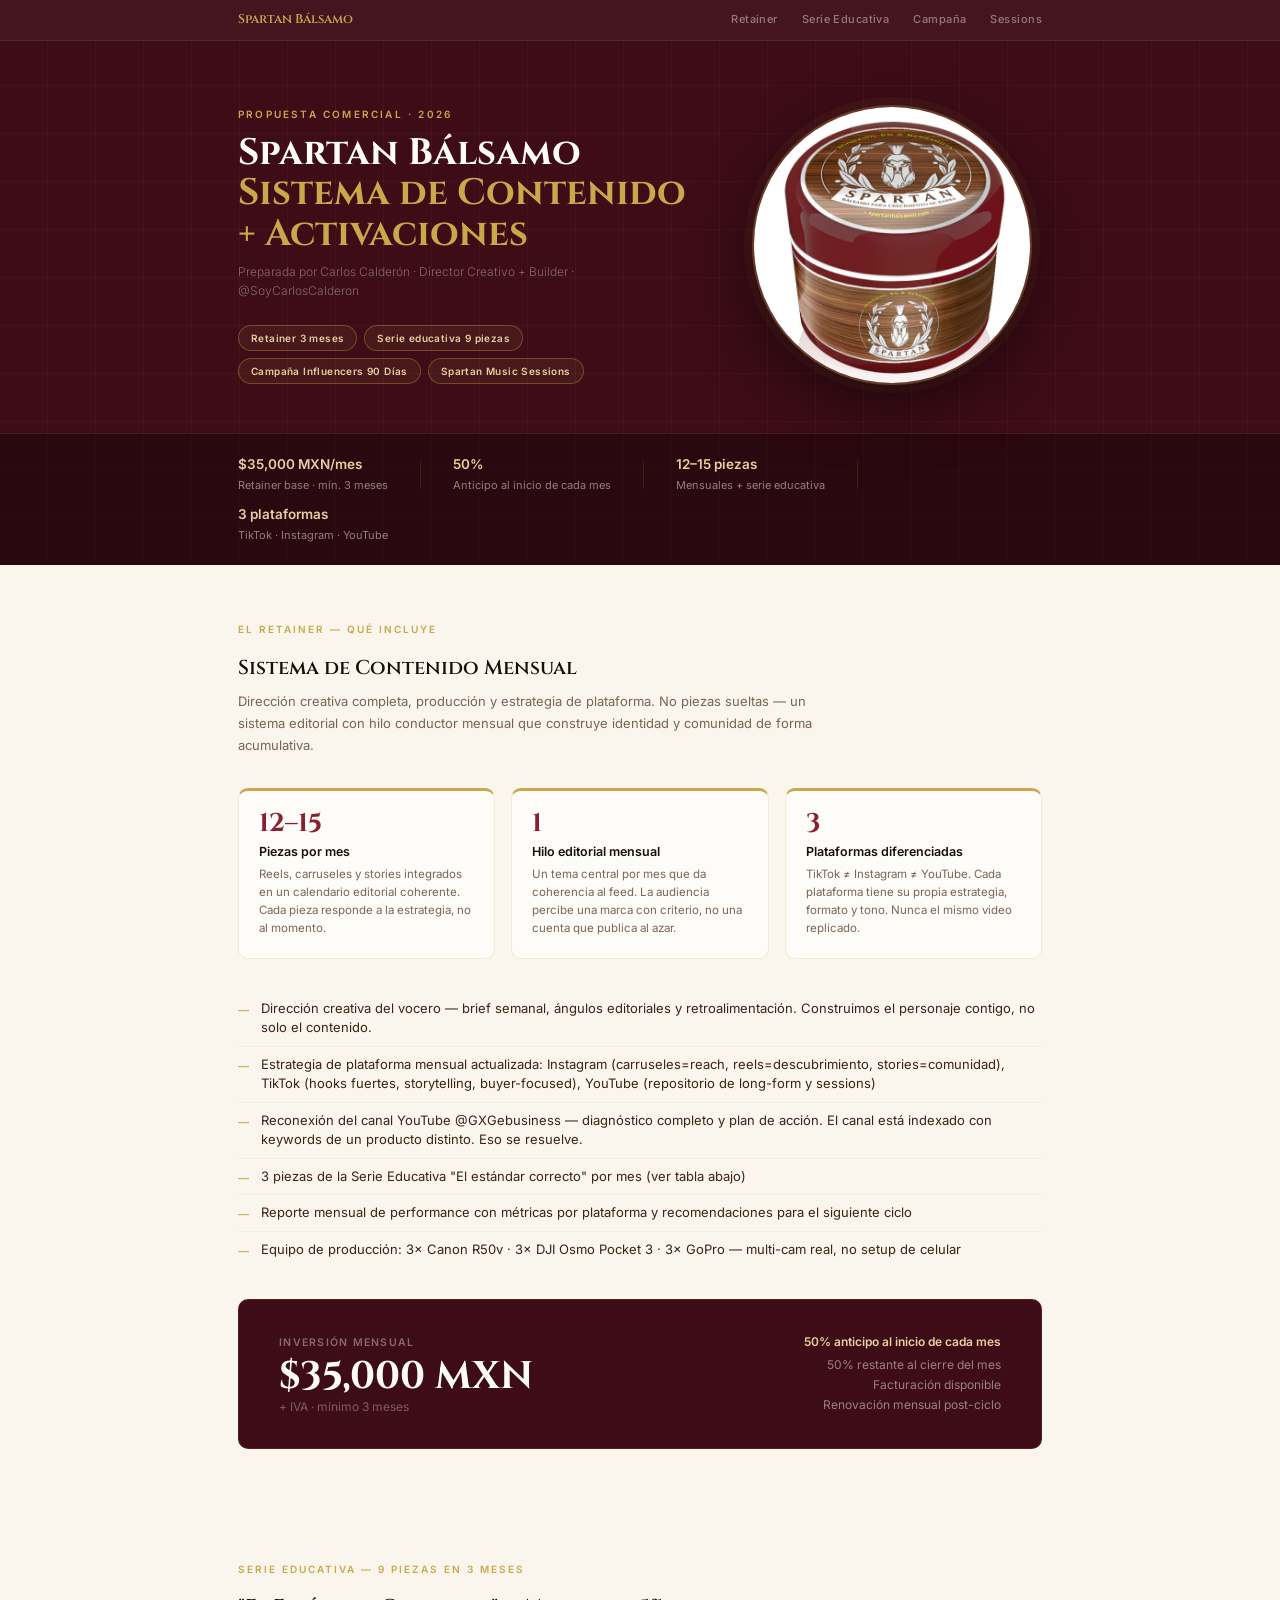
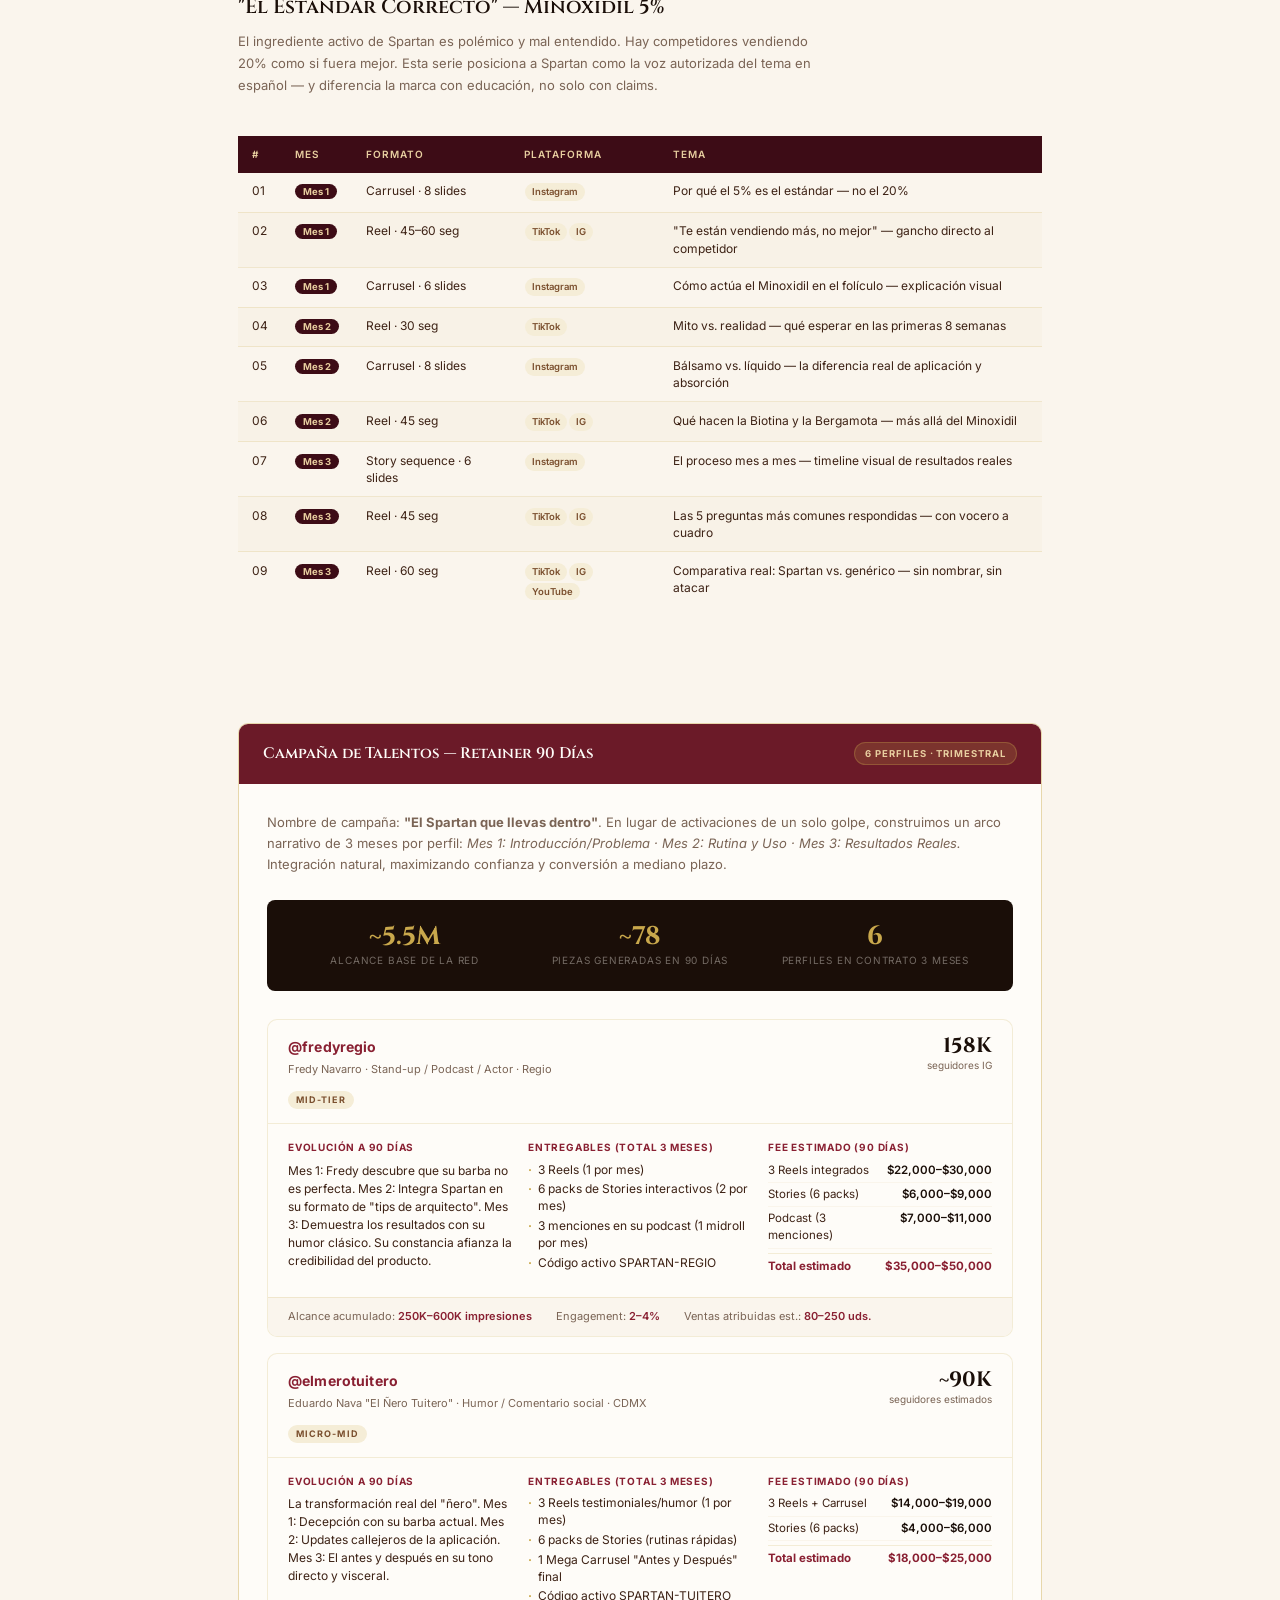
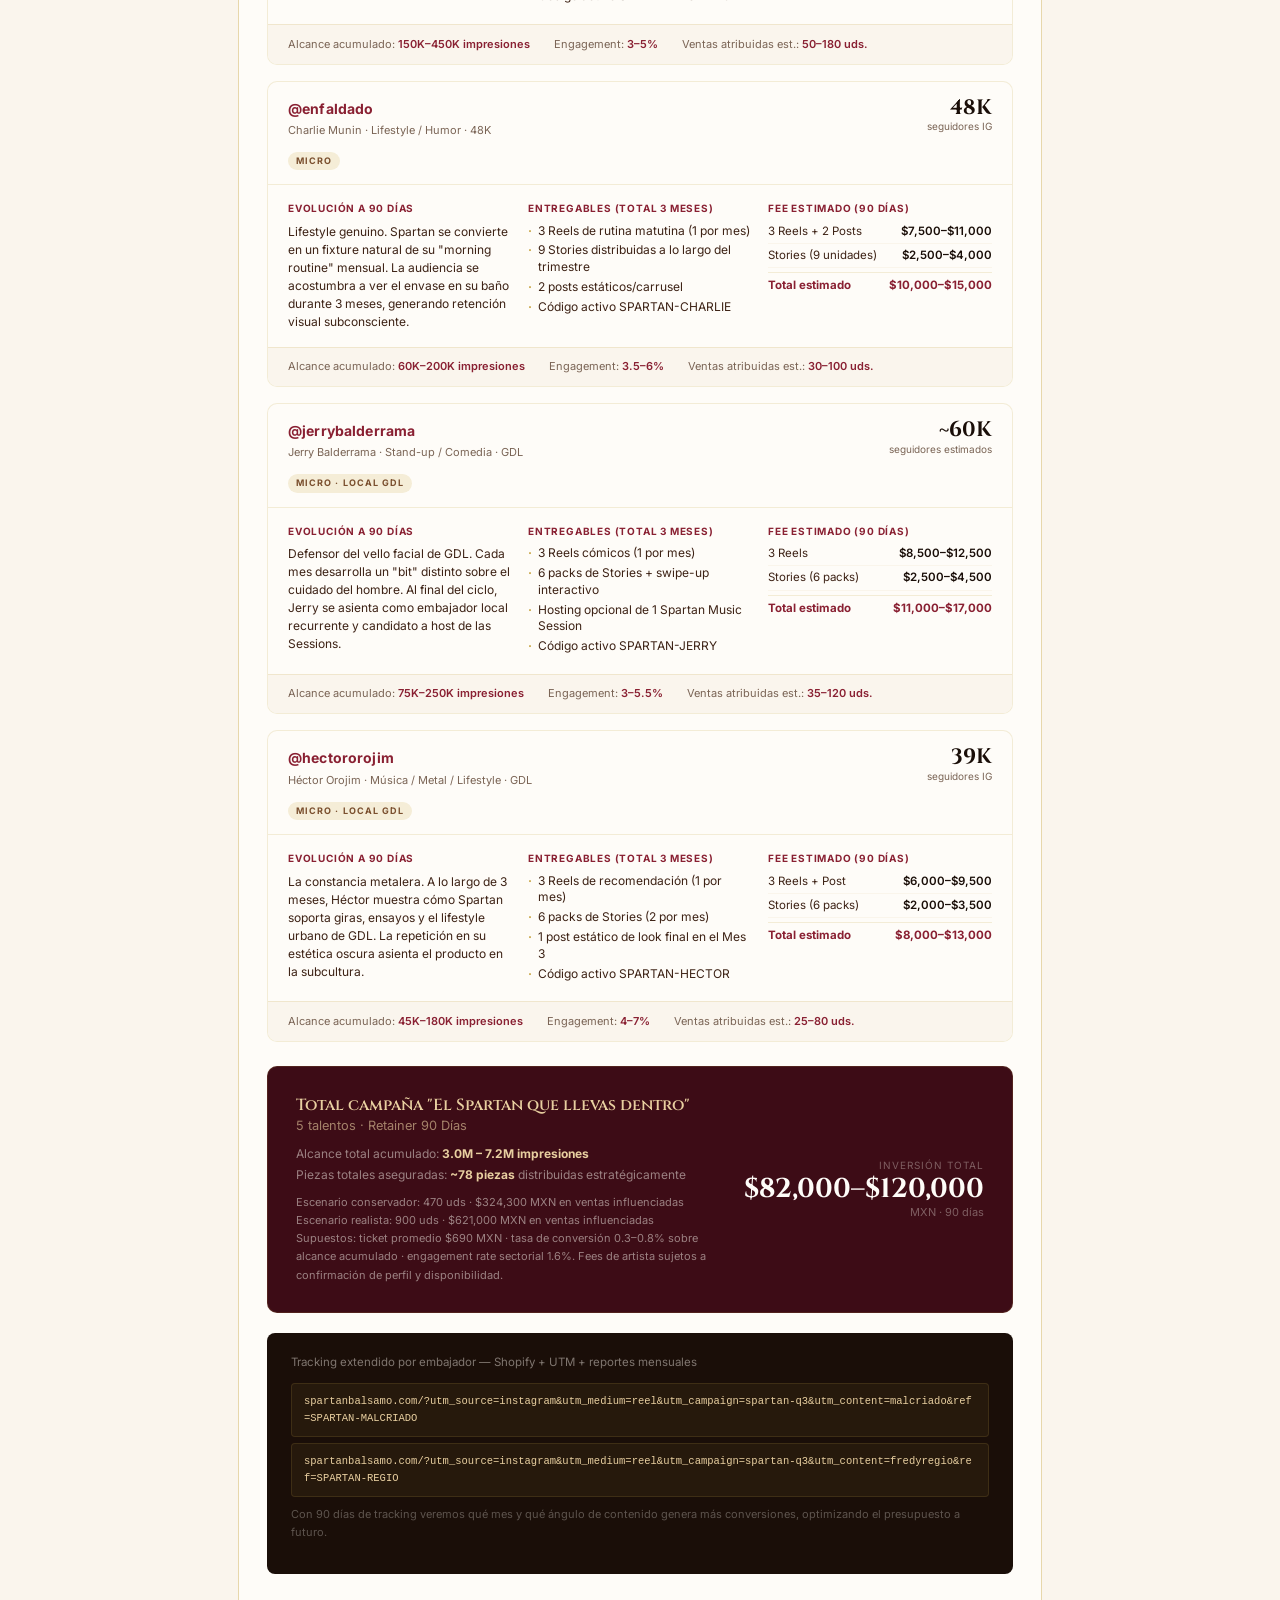
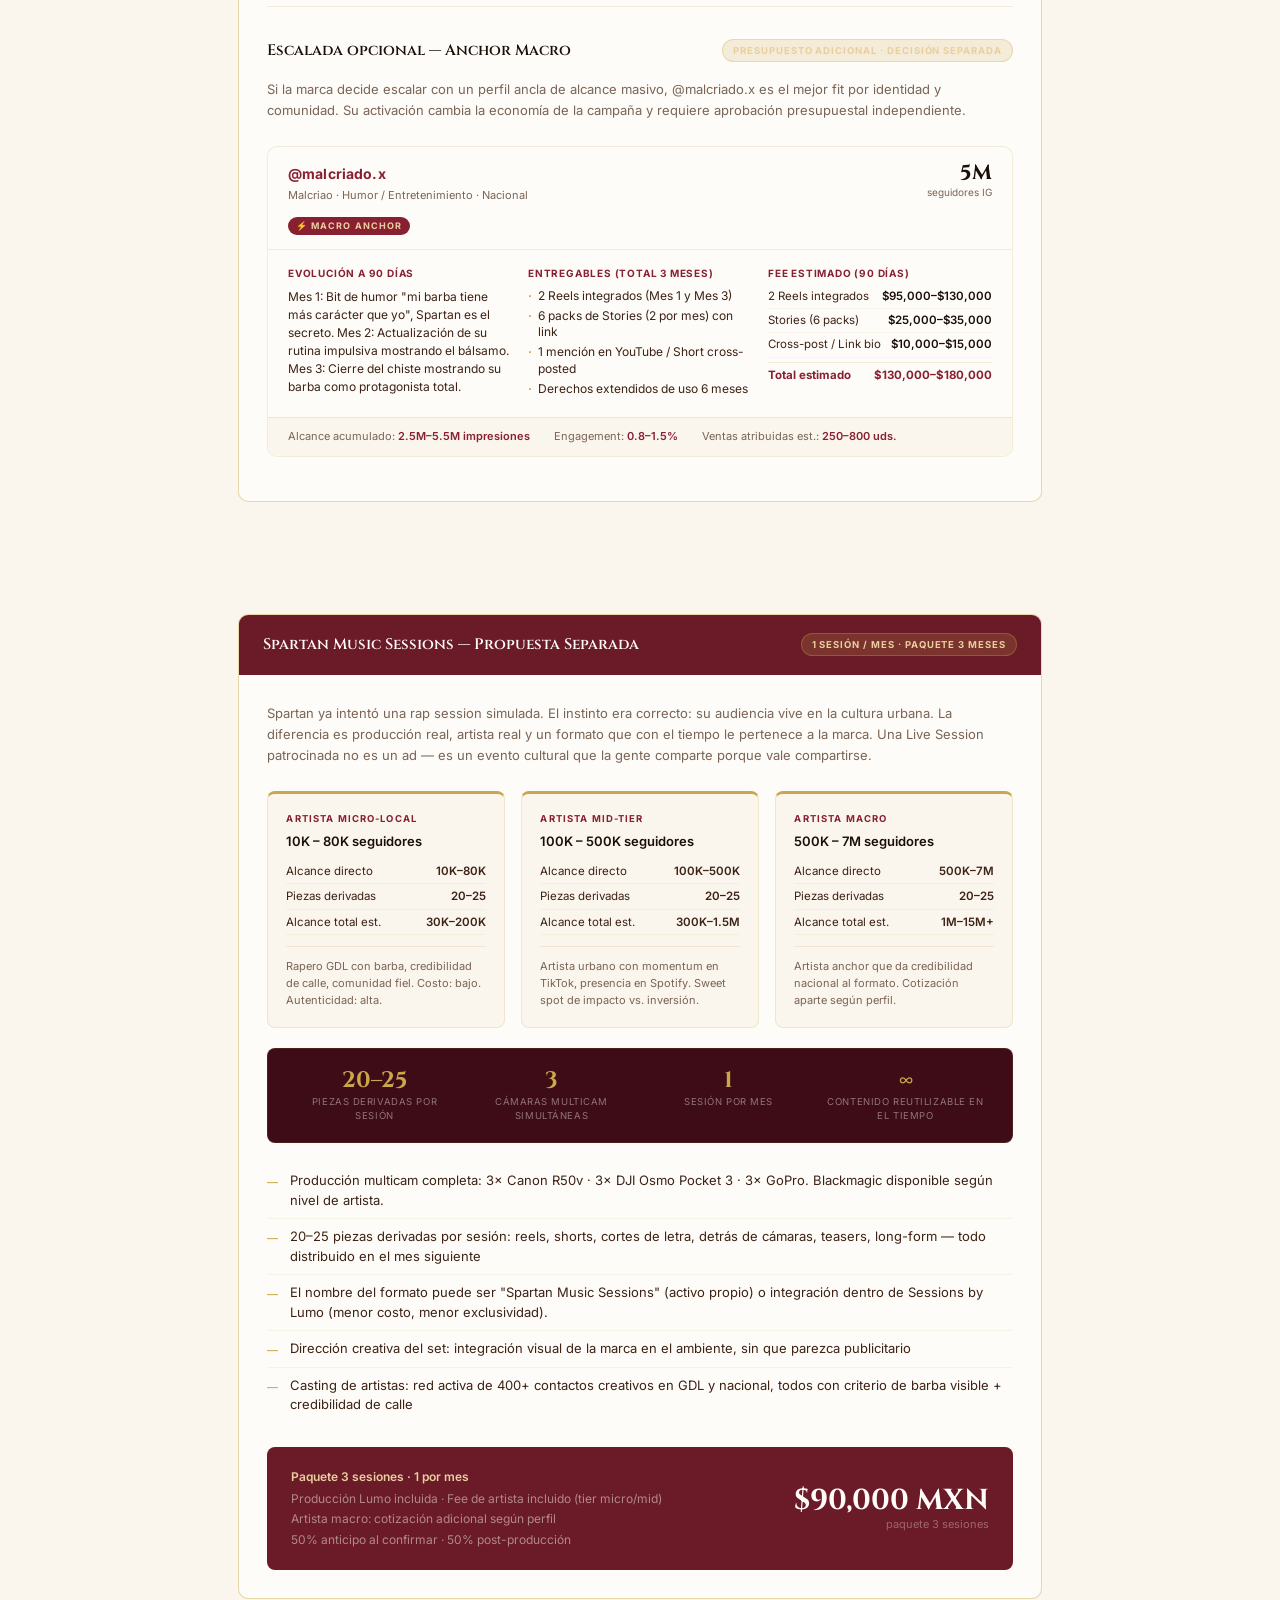
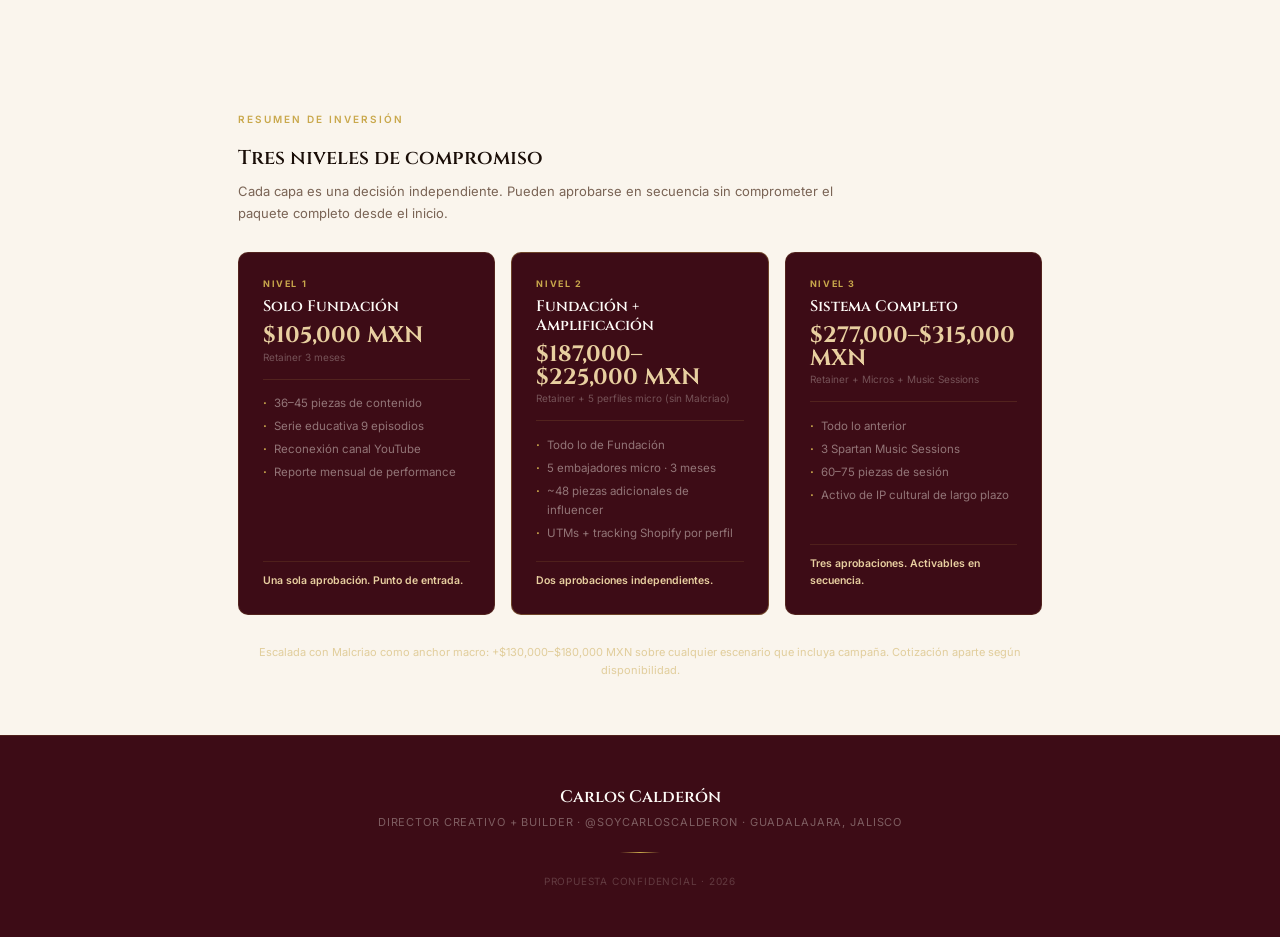
==== commit 5c6e3d62: "Corregir totales tras separar Malcriao del roster principal - camp-total: 6→5 talentos, precio $212K" ====
--- a/index.html
+++ b/index.html
@@ -334,7 +334,7 @@
       <!-- Total campaña -->
       <div class="camp-total">
         <div class="ct-left">
-          <div class="ct-title">Total campaña "El Spartan que llevas dentro"<br><span style="font-family:'Inter',sans-serif;font-size:.8rem;font-weight:400;opacity:.6">6 talentos · Retainer 90 Días</span></div>
+          <div class="ct-title">Total campaña "El Spartan que llevas dentro"<br><span style="font-family:'Inter',sans-serif;font-size:.8rem;font-weight:400;opacity:.6">5 talentos · Retainer 90 Días</span></div>
           <div class="ct-desc">
             Alcance total acumulado: <strong style="color:var(--gold-l)">3.0M – 7.2M impresiones</strong><br>
             Piezas totales aseguradas: <strong style="color:var(--gold-l)">~78 piezas</strong> distribuidas estratégicamente<br>
@@ -345,7 +345,7 @@
         </div>
         <div class="ct-right">
           <div class="ct-price-label">Inversión Total</div>
-          <div class="ct-price">$212,000–$300,000</div>
+          <div class="ct-price">$82,000–$120,000</div>
           <div class="ct-price-sub">MXN · 90 días</div>
         </div>
       </div>
@@ -516,7 +516,7 @@
     <div class="inv-col" style="border-color:rgba(201,168,76,.35)">
       <div class="inv-tier">Nivel 2</div>
       <div class="inv-name">Fundación + Amplificación</div>
-      <div class="inv-total">$138,300–$156,500 MXN</div>
+      <div class="inv-total">$187,000–$225,000 MXN</div>
       <div class="inv-total-sub">Retainer + 5 perfiles micro (sin Malcriao)</div>
       <div class="inv-rule"></div>
       <div class="inv-includes">
@@ -530,7 +530,7 @@
     <div class="inv-col">
       <div class="inv-tier">Nivel 3</div>
       <div class="inv-name">Sistema Completo</div>
-      <div class="inv-total">$228,300–$246,500 MXN</div>
+      <div class="inv-total">$277,000–$315,000 MXN</div>
       <div class="inv-total-sub">Retainer + Micros + Music Sessions</div>
       <div class="inv-rule"></div>
       <div class="inv-includes">
